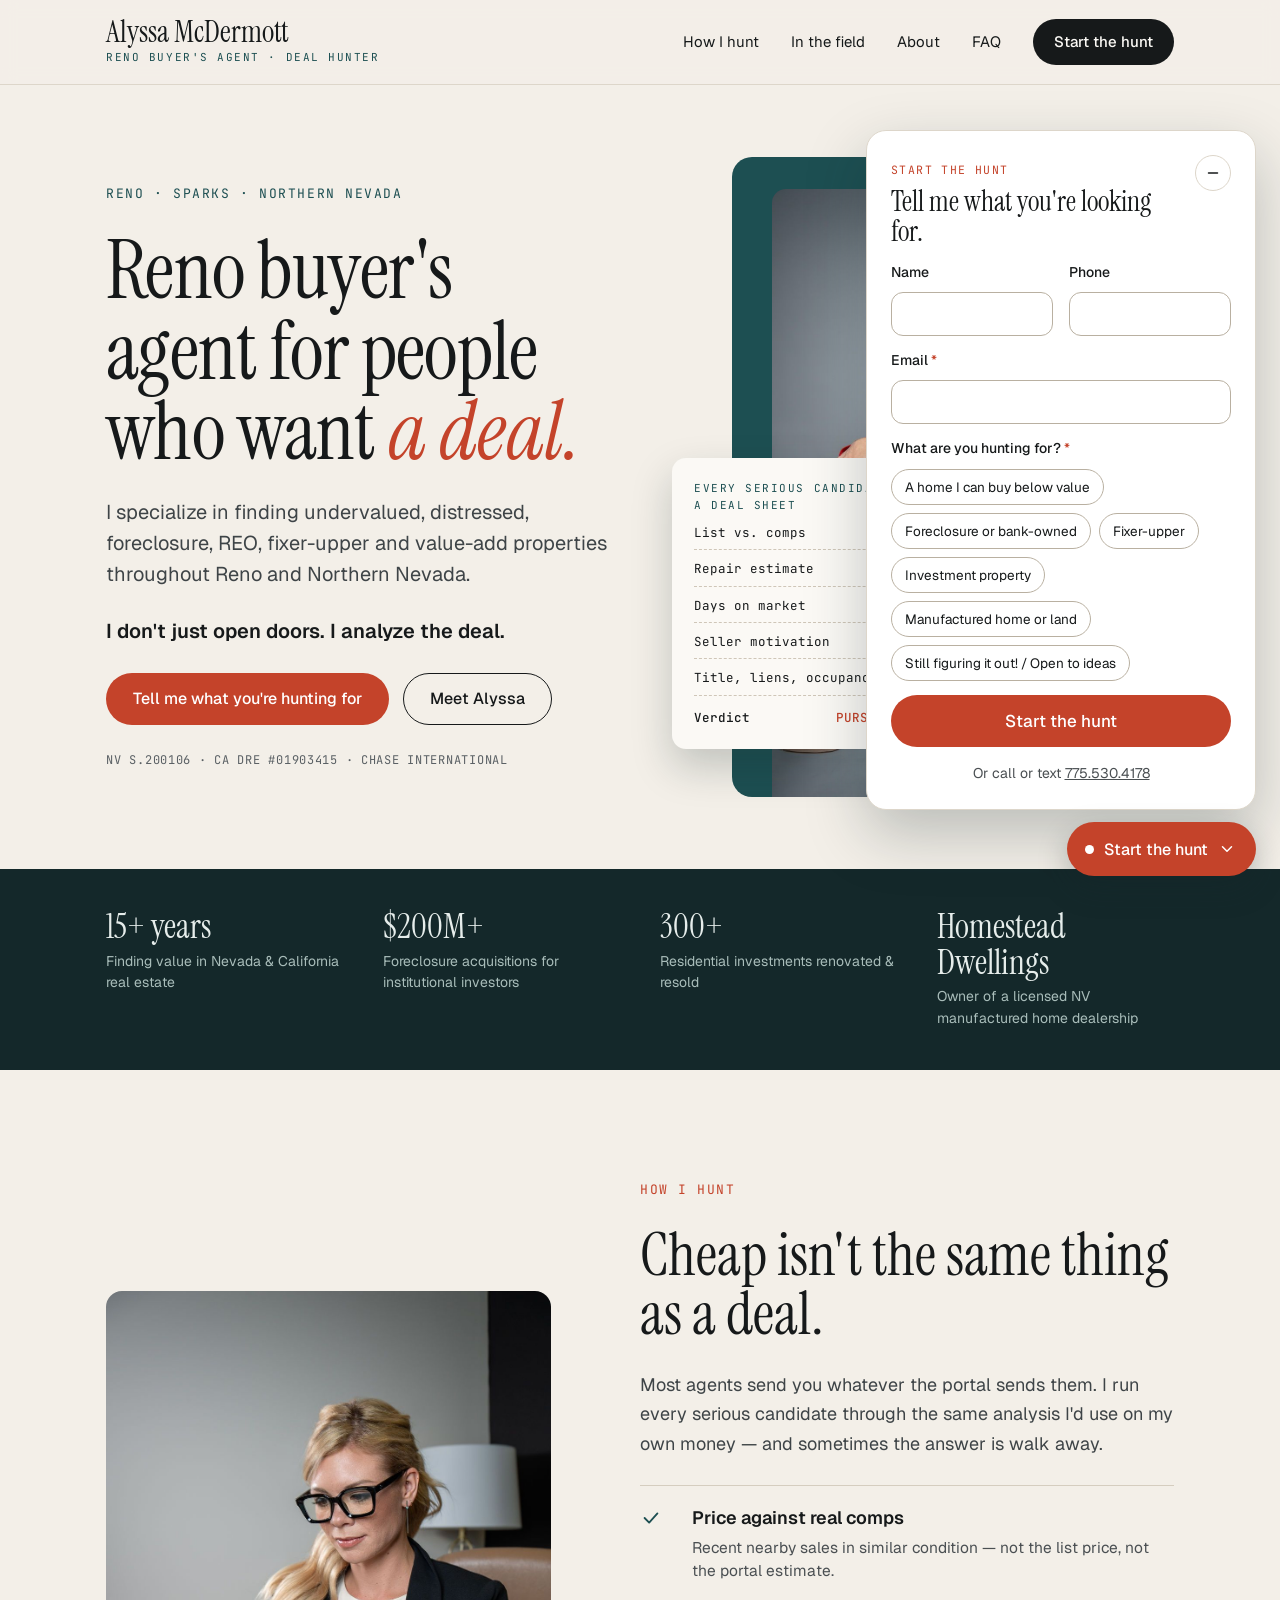
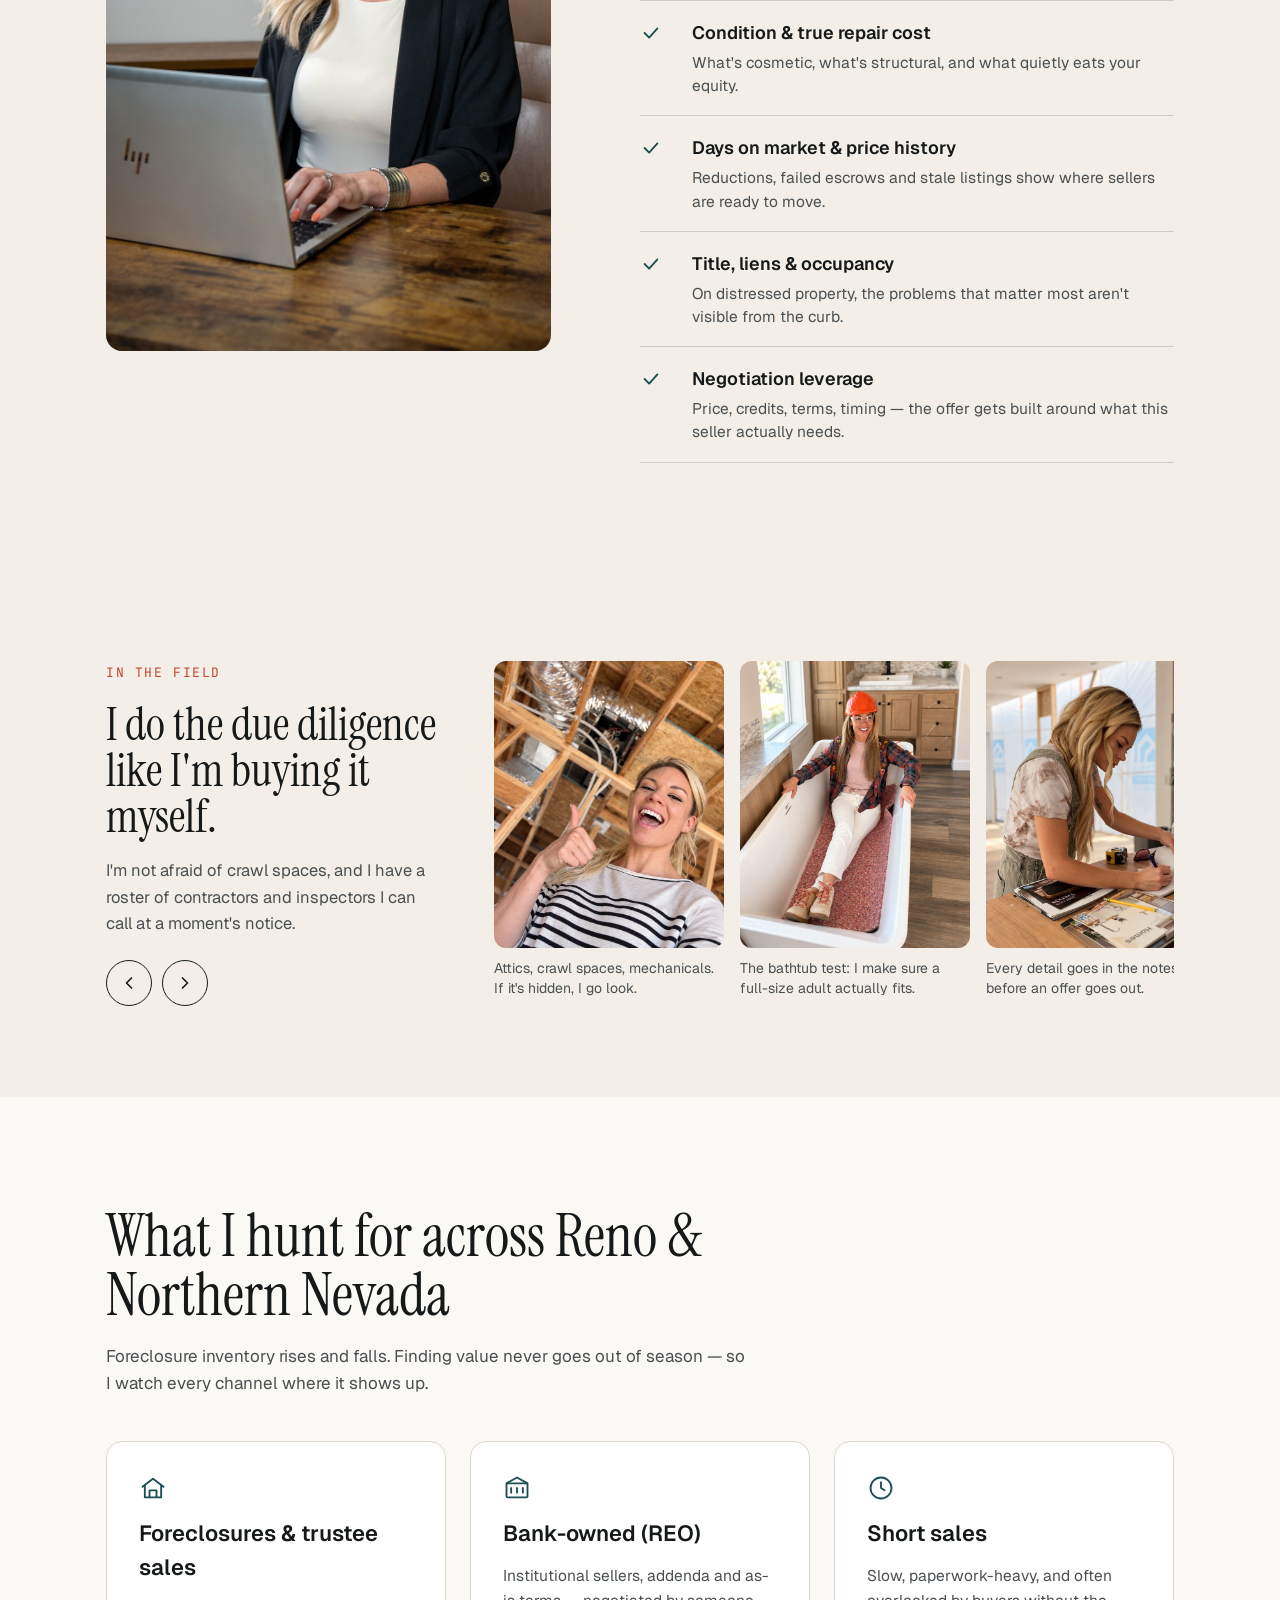
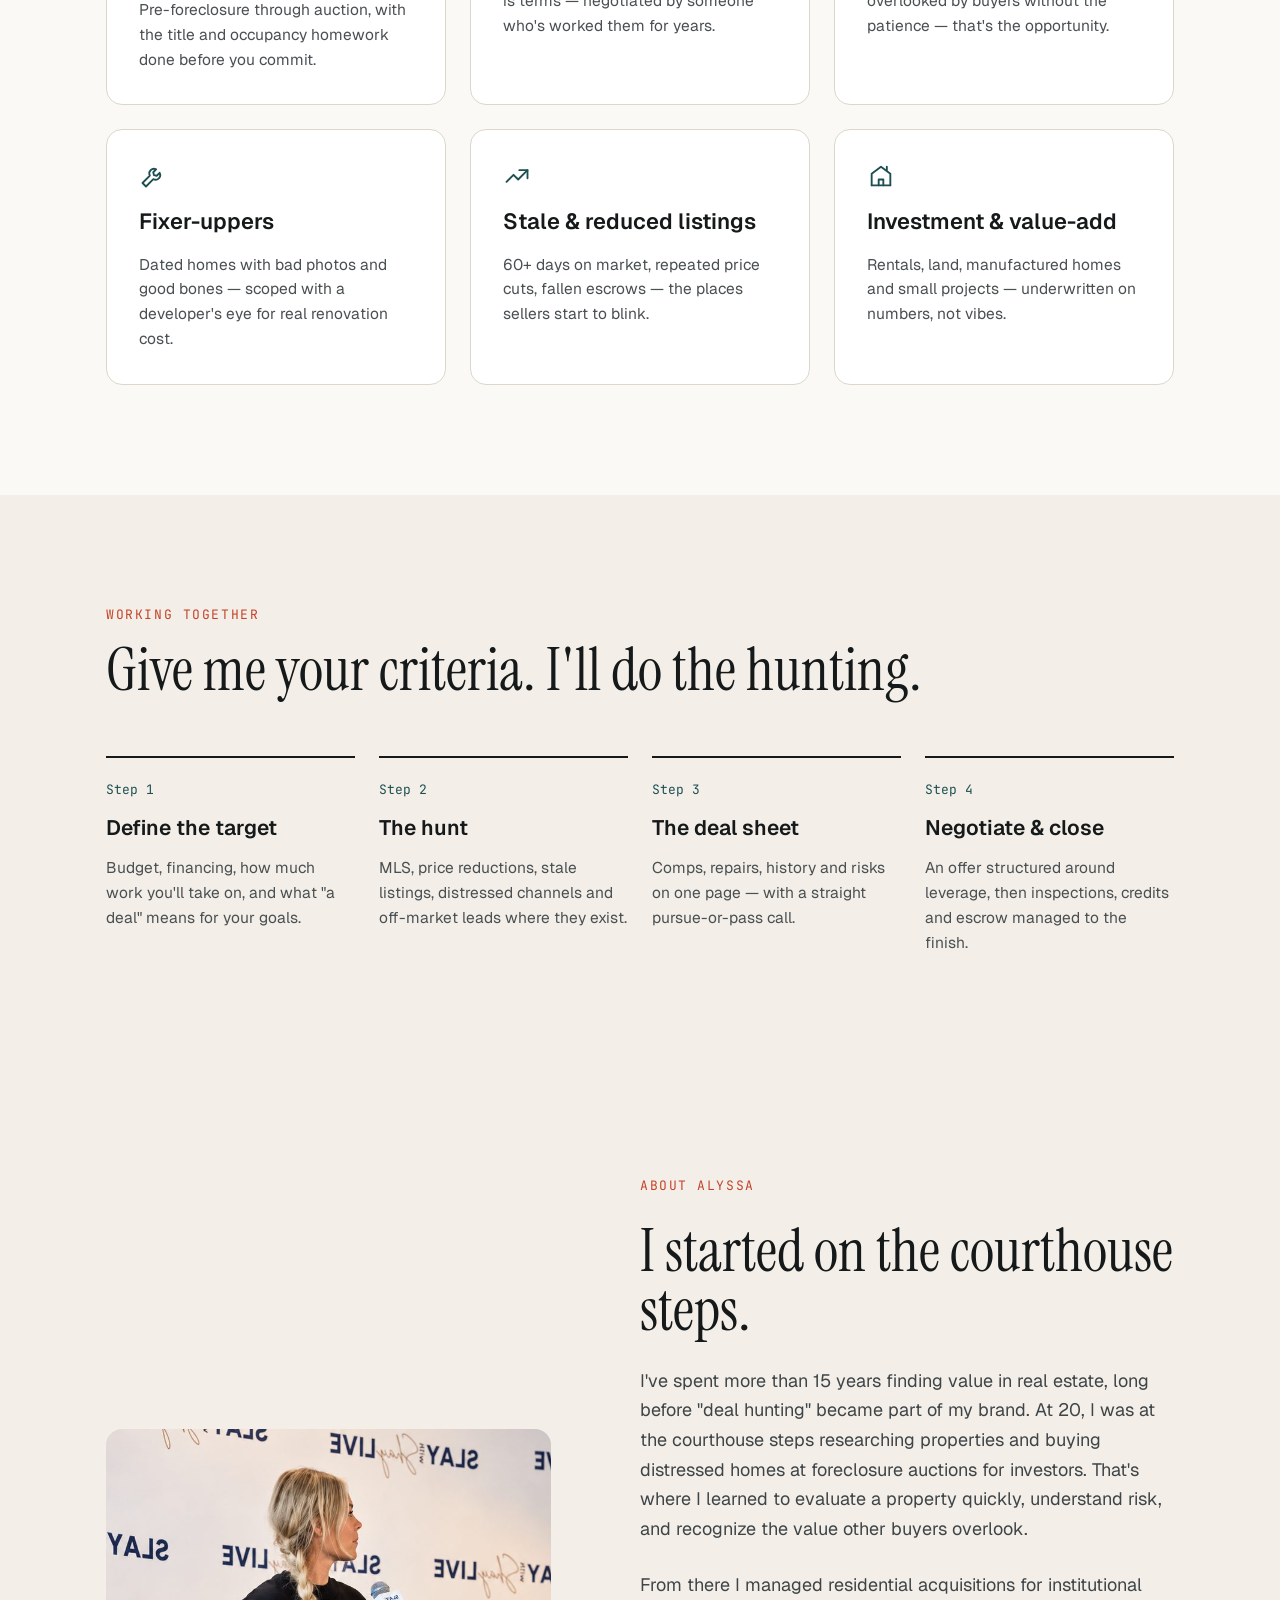
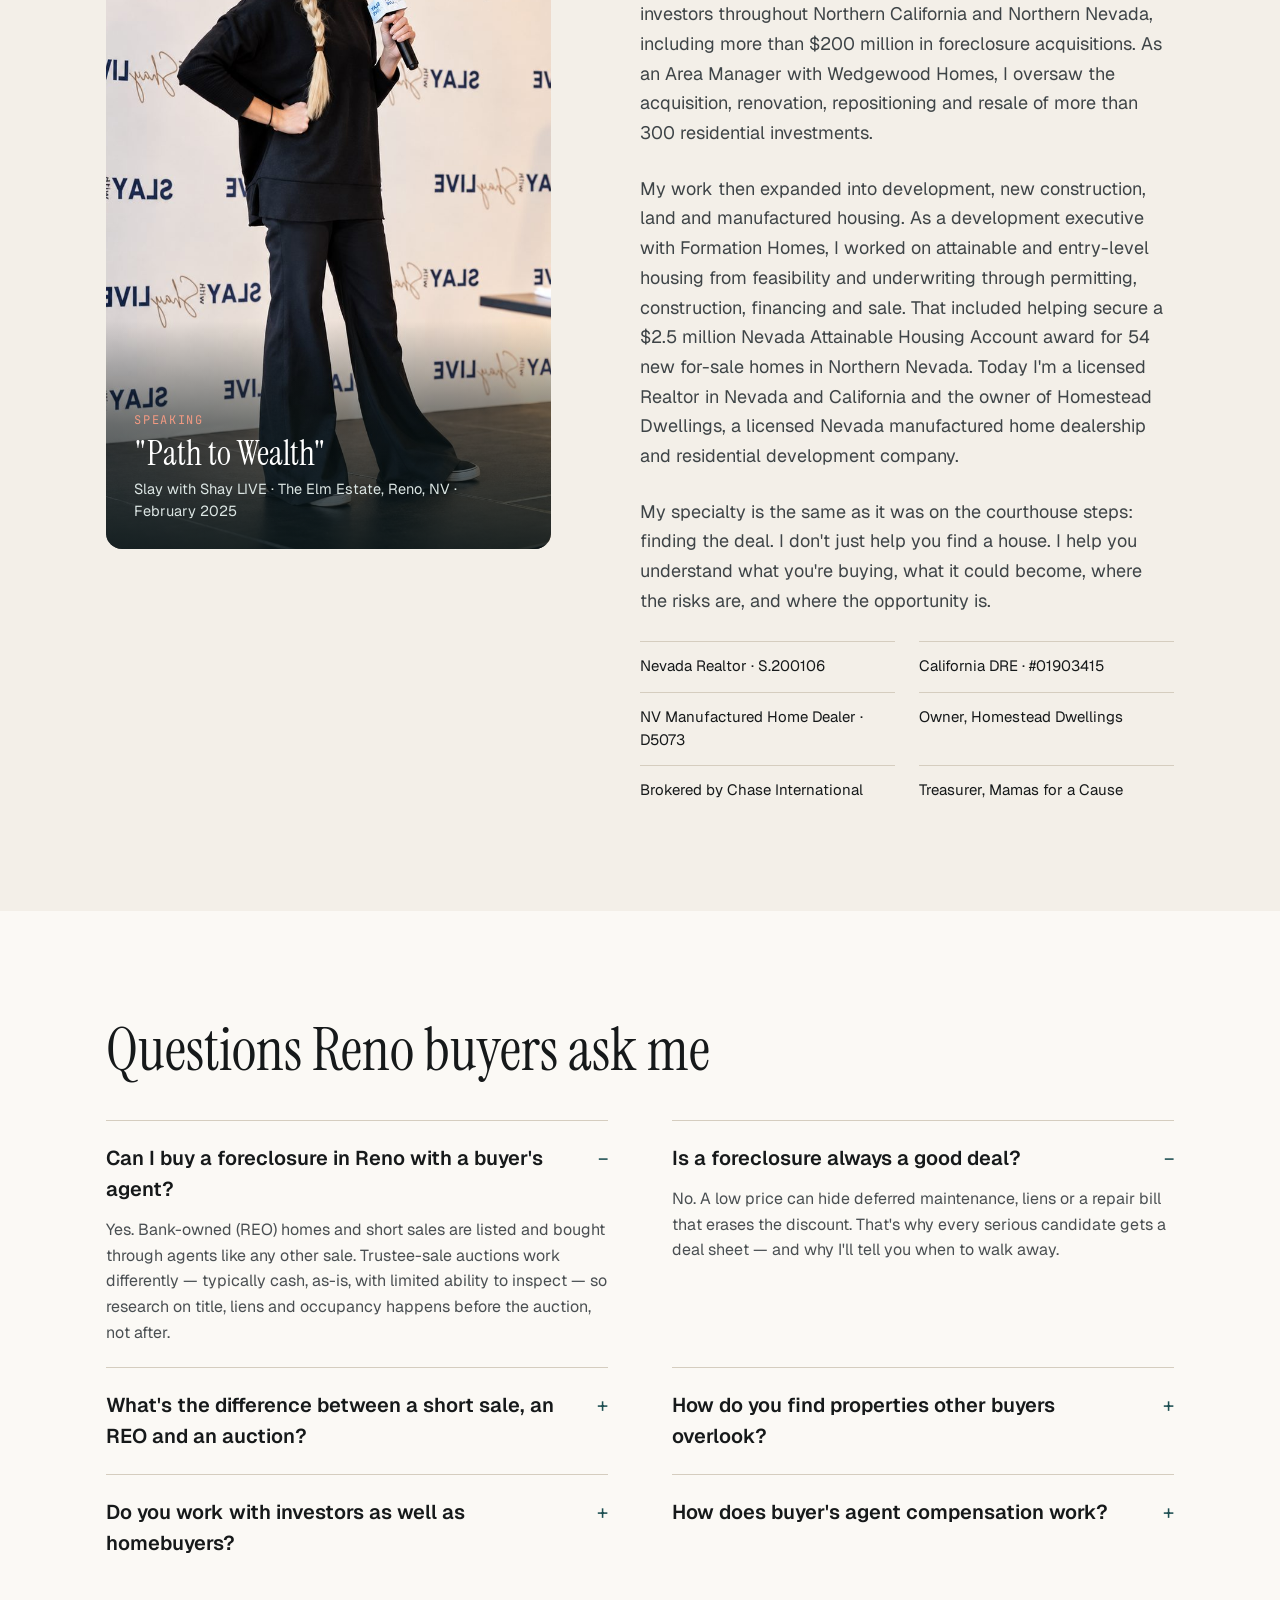
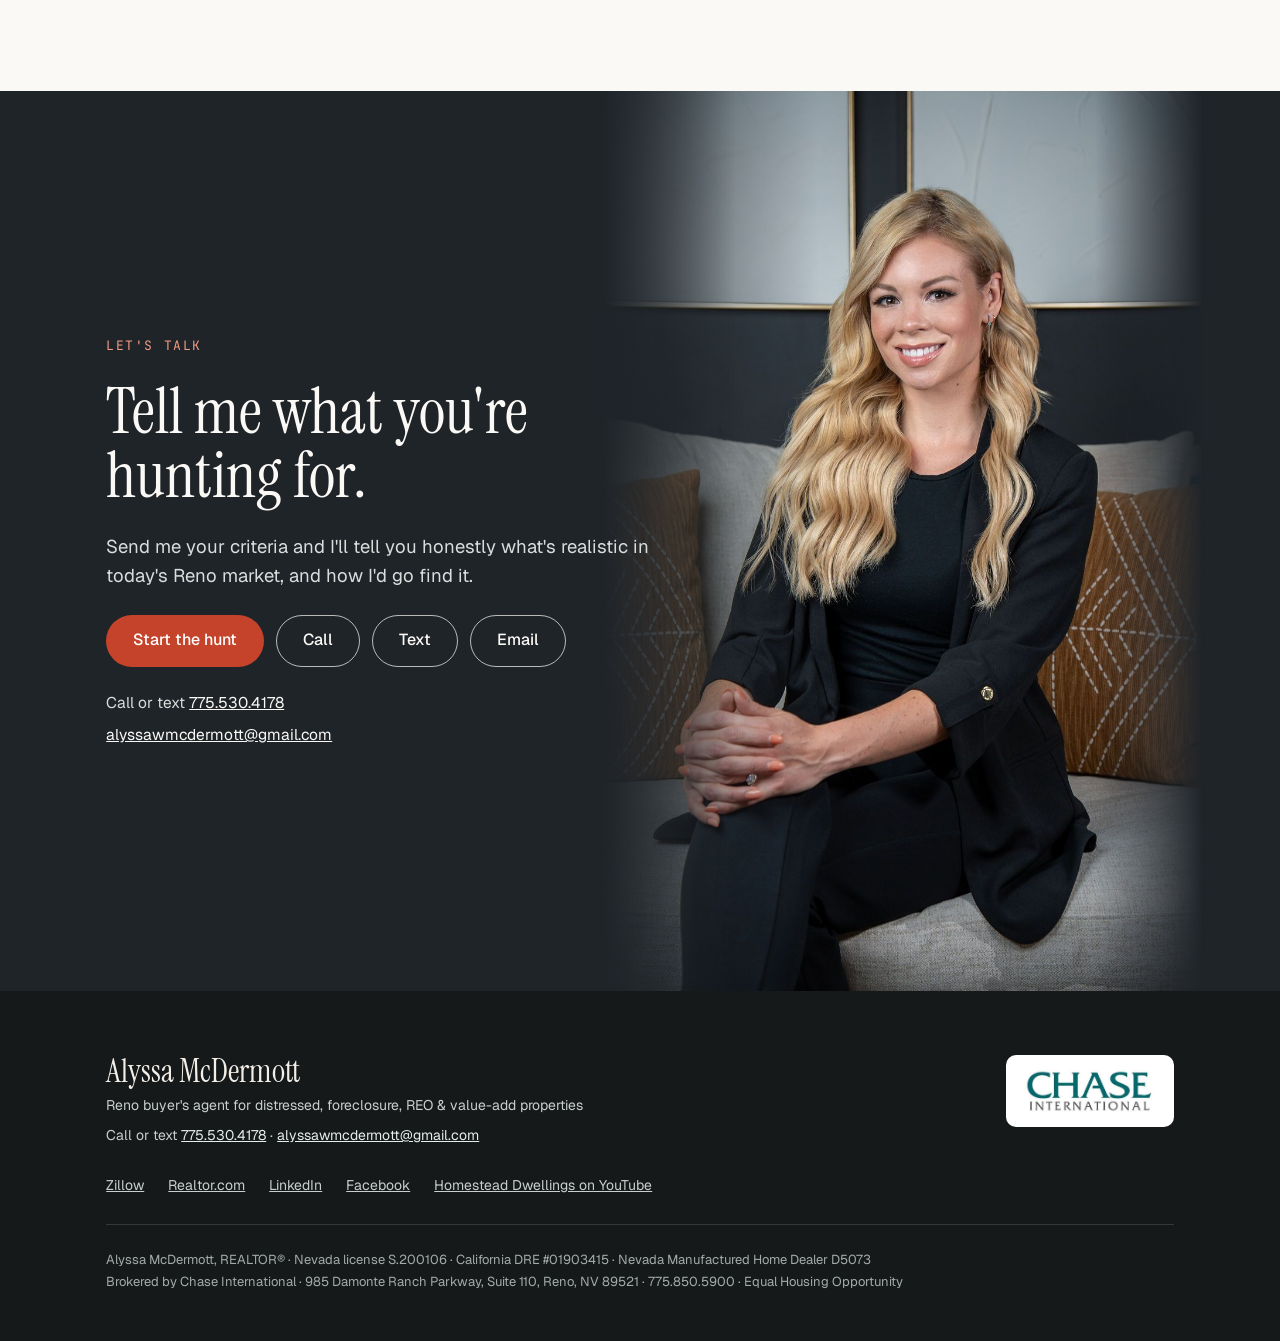
==== index.html @ 971ccd10 "Add files via upload" ====
<!doctype html>
<html lang="en">
<head>
<meta charset="utf-8">
<meta name="viewport" content="width=device-width, initial-scale=1">
<title>Alyssa McDermott | Reno Buyer's Agent for Foreclosures, REO &amp; Fixer-Uppers</title>
<meta name="description" content="Alyssa McDermott is a Reno, Nevada buyer's agent with 15+ years and $200M+ in foreclosure acquisitions. She specializes in finding undervalued, distressed, foreclosure, REO, fixer-upper and value-add properties across Reno, Sparks and Northern Nevada.">
<link rel="canonical" href="https://alymcdermott.com/">
<meta name="robots" content="index, follow">
<meta property="og:type" content="website">
<meta property="og:title" content="Alyssa McDermott | Reno Buyer's Agent for People Who Want a Deal">
<meta property="og:description" content="Distressed properties, foreclosures, REO, fixer-uppers and value-add acquisitions in Reno and Northern Nevada.">
<meta property="og:url" content="https://alymcdermott.com/">
<meta property="og:image" content="https://alymcdermott.com/images/og-image.jpg">
<meta name="twitter:card" content="summary_large_image">
<meta name="theme-color" content="#14282A">
<link rel="icon" href="data:image/svg+xml,%3Csvg xmlns='http://www.w3.org/2000/svg' viewBox='0 0 64 64'%3E%3Crect width='64' height='64' rx='14' fill='%2314282A'/%3E%3Ctext x='32' y='44' font-family='Georgia,serif' font-size='34' text-anchor='middle' fill='%23F3EFE8'%3EAM%3C/text%3E%3C/svg%3E">
<link rel="preconnect" href="https://fonts.googleapis.com">
<link rel="preconnect" href="https://fonts.gstatic.com" crossorigin>
<link rel="stylesheet" href="https://fonts.googleapis.com/css2?family=Instrument+Serif:ital@0;1&family=Geist:wght@400;500;600&family=JetBrains+Mono:wght@400;500&display=swap">
<link rel="stylesheet" href="styles.css">

<script type="application/ld+json">
{
  "@context": "https://schema.org",
  "@graph": [
    {
      "@type": "RealEstateAgent",
      "@id": "https://alymcdermott.com/#agent",
      "name": "Alyssa McDermott",
      "description": "Reno, Nevada buyer's agent with 15+ years in distressed real estate, including more than $200 million in foreclosure acquisitions. Specializes in foreclosures, REO (bank-owned) properties, short sales, fixer-uppers, manufactured homes, land and value-add investment acquisitions.",
      "url": "https://alymcdermott.com/",
      "image": "https://alymcdermott.com/images/alyssa-mcdermott-headshot.jpg",
      "telephone": "+1-775-530-4178",
      "email": "alyssawmcdermott@gmail.com",
      "address": {
        "@type": "PostalAddress",
        "streetAddress": "985 Damonte Ranch Parkway, Suite 110",
        "addressLocality": "Reno",
        "addressRegion": "NV",
        "postalCode": "89521",
        "addressCountry": "US"
      },
      "areaServed": [
        {"@type": "City", "name": "Reno, NV"},
        {"@type": "City", "name": "Sparks, NV"},
        {"@type": "AdministrativeArea", "name": "Washoe County, NV"},
        {"@type": "AdministrativeArea", "name": "Northern Nevada"}
      ],
      "parentOrganization": {"@id": "https://alymcdermott.com/#chase"},
      "founder": {"@id": "https://alymcdermott.com/#alyssa"},
      "sameAs": [
        "https://www.zillow.com/profile/alyssa1896",
        "https://www.realtor.com/realestateagents/65f9b99a64c082eb06060831"
      ]
    },
    {
      "@type": "Person",
      "@id": "https://alymcdermott.com/#alyssa",
      "name": "Alyssa McDermott",
      "jobTitle": "Realtor — Buyer's Agent",
      "url": "https://alymcdermott.com/",
      "image": "https://alymcdermott.com/images/alyssa-mcdermott-headshot.jpg",
      "telephone": "+1-775-530-4178",
      "email": "alyssawmcdermott@gmail.com",
      "worksFor": {"@id": "https://alymcdermott.com/#chase"},
      "knowsAbout": [
        "Buyer representation", "Foreclosures", "Foreclosure auctions", "REO properties", "Short sales",
        "Distressed real estate", "Fixer-upper properties", "Real estate investment", "Property acquisition",
        "Residential renovation", "Manufactured homes", "Land", "New construction", "Attainable housing development",
        "Reno real estate", "Northern Nevada real estate"
      ],
      "hasCredential": [
        {"@type": "EducationalOccupationalCredential", "credentialCategory": "Nevada Real Estate License", "identifier": "S.200106"},
        {"@type": "EducationalOccupationalCredential", "credentialCategory": "California DRE Real Estate License", "identifier": "01903415"},
        {"@type": "EducationalOccupationalCredential", "credentialCategory": "Nevada Manufactured Home Dealer License", "identifier": "D5073"}
      ],
      "sameAs": [
        "https://www.zillow.com/profile/alyssa1896",
        "https://www.realtor.com/realestateagents/65f9b99a64c082eb06060831",
        "https://www.linkedin.com/in/alyssa-mcdermott-reno/",
        "https://www.facebook.com/alyssamcdermottrealtor/"
      ]
    },
    {
      "@type": "RealEstateAgent",
      "@id": "https://alymcdermott.com/#chase",
      "name": "Chase International",
      "telephone": "+1-775-850-5900",
      "address": {
        "@type": "PostalAddress",
        "streetAddress": "985 Damonte Ranch Parkway, Suite 110",
        "addressLocality": "Reno",
        "addressRegion": "NV",
        "postalCode": "89521",
        "addressCountry": "US"
      }
    },
    {
      "@type": "Organization",
      "@id": "https://alymcdermott.com/#homestead",
      "name": "Homestead Dwellings",
      "description": "Licensed Nevada manufactured home dealership and residential development company.",
      "founder": {"@id": "https://alymcdermott.com/#alyssa"},
      "sameAs": ["https://www.youtube.com/@HomesteadDwellings"]
    },
    {
      "@type": "Event",
      "name": "Slay with Shay LIVE",
      "description": "Conference for mortgage professionals hosted by Shayla Gifford. Alyssa McDermott spoke on \"Path to Wealth.\"",
      "startDate": "2025-02",
      "eventStatus": "https://schema.org/EventScheduled",
      "location": {"@type": "Place", "name": "The Elm Estate", "address": {"@type": "PostalAddress", "addressLocality": "Reno", "addressRegion": "NV", "addressCountry": "US"}},
      "performer": {"@id": "https://alymcdermott.com/#alyssa"}
    },
    {
      "@type": "FAQPage",
      "mainEntity": [
        {"@type": "Question", "name": "Can I buy a foreclosure in Reno with a buyer's agent?", "acceptedAnswer": {"@type": "Answer", "text": "Yes. Bank-owned (REO) homes and short sales are listed and bought through agents like any other sale. Trustee-sale auctions work differently — typically cash, as-is, with limited ability to inspect — so research on title, liens and occupancy happens before the auction, not after."}},
        {"@type": "Question", "name": "Is a foreclosure always a good deal?", "acceptedAnswer": {"@type": "Answer", "text": "No. A low price can hide deferred maintenance, liens or a repair bill that erases the discount. That's why every serious candidate gets a deal sheet, and why a good buyer's agent will tell you when to walk away."}},
        {"@type": "Question", "name": "What's the difference between a short sale, an REO and a foreclosure auction?", "acceptedAnswer": {"@type": "Answer", "text": "A short sale is the owner selling for less than they owe, with lender approval. An REO is a property the lender already took back and is selling. An auction (trustee sale) is the foreclosure sale itself. Each has different timelines, risks and negotiating room."}},
        {"@type": "Question", "name": "How do you find properties other buyers overlook?", "acceptedAnswer": {"@type": "Answer", "text": "By watching price history, days on market, fallen escrows, poorly marketed listings and distressed channels, then comparing each against real comparable sales. The best opportunities usually look unremarkable at first glance."}},
        {"@type": "Question", "name": "Do you work with investors as well as homebuyers?", "acceptedAnswer": {"@type": "Answer", "text": "Both. Owner-occupants who want equity on day one and investors looking for rentals, flips, land or manufactured-home opportunities across Reno, Sparks and Northern Nevada."}},
        {"@type": "Question", "name": "How does buyer's agent compensation work?", "acceptedAnswer": {"@type": "Answer", "text": "Compensation is agreed in writing before touring. In many transactions part or all of it is negotiated from the seller; options are discussed up front so there are no surprises."}}
      ]
    }
  ]
}
</script>
</head>
<body>
<a class="skip" href="#main">Skip to content</a>

<header class="site-header">
  <div class="wrap">
    <a class="brand" href="#top">
      <span class="brand-name">Alyssa McDermott</span>
      <span class="brand-tag">RENO BUYER'S AGENT · DEAL HUNTER</span>
    </a>
    <nav class="nav" aria-label="Main">
      <a href="#hunt">How I hunt</a>
      <a href="#field">In the field</a>
      <a href="#about">About</a>
      <a href="#faq">FAQ</a>
      <a class="btn btn-dark" href="#contact" data-open-hunt>Start the hunt</a>
    </nav>
    <details class="menu">
      <summary aria-label="Open menu"><svg width="22" height="22" viewBox="0 0 24 24" fill="none" stroke="currentColor" stroke-width="1.8" stroke-linecap="round"><path d="M4 7h16M4 12h16M4 17h16"/></svg></summary>
      <div class="menu-panel">
        <a href="#hunt">How I hunt</a>
            <a href="#about">About</a>
        <a href="#faq">FAQ</a>
        <a class="btn btn-accent" href="#contact" data-open-hunt>Start the hunt</a>
      </div>
    </details>
  </div>
</header>

<main id="main">

<section id="top" class="hero wrap">
  <div class="hero-copy">
    <span class="eyebrow" style="color:var(--teal)">Reno · Sparks · Northern Nevada</span>
    <h1>Reno buyer's agent for people who want <em>a deal.</em></h1>
    <p class="lede">I specialize in finding undervalued, distressed, foreclosure, REO, fixer-upper and value-add properties throughout Reno and Northern Nevada.</p>
    <p class="strong">I don't just open doors. I analyze the deal.</p>
    <div class="cta-row">
      <a class="btn btn-accent" href="#contact" data-open-hunt>Tell me what you're hunting for</a>
      <a class="btn btn-outline" href="#about">Meet Alyssa</a>
    </div>
    <span class="license-line">NV S.200106 · CA DRE #01903415 · CHASE INTERNATIONAL</span>
  </div>
  <div class="hero-art">
    <div class="block"></div>
    <img src="[data-uri]" alt="Alyssa McDermott, Reno buyer's agent" width="1024" height="1536" fetchpriority="high">
    <div class="deal-sheet" aria-label="What goes on every deal sheet">
      <span class="title">EVERY SERIOUS CANDIDATE GETS A DEAL SHEET</span>
      <div class="row"><span>List vs. comps</span><span aria-hidden="true">✓</span></div>
      <div class="row"><span>Repair estimate</span><span aria-hidden="true">✓</span></div>
      <div class="row"><span>Days on market</span><span aria-hidden="true">✓</span></div>
      <div class="row"><span>Seller motivation</span><span aria-hidden="true">✓</span></div>
      <div class="row"><span>Title, liens, occupancy</span><span aria-hidden="true">✓</span></div>
      <div class="verdict"><span>Verdict</span><span>PURSUE / PASS</span></div>
    </div>
  </div>
</section>

<section class="creds wrap" aria-label="Track record">
  <div><strong>15+ years</strong><span>Finding value in Nevada &amp; California real estate</span></div>
  <div><strong>$200M+</strong><span>Foreclosure acquisitions for institutional investors</span></div>
  <div><strong>300+</strong><span>Residential investments renovated &amp; resold</span></div>
  <div><strong>Homestead Dwellings</strong><span>Owner of a licensed NV manufactured home dealership</span></div>
</section>

<section id="hunt" class="section wrap split">
  <div class="media"><img src="[data-uri]" alt="Alyssa McDermott reviewing comparable sales on her laptop" loading="lazy" width="1024" height="1536"></div>
  <div class="copy">
    <span class="eyebrow">How I hunt</span>
    <h2 class="display">Cheap isn't the same thing as a deal.</h2>
    <p>Most agents send you whatever the portal sends them. I run every serious candidate through the same analysis I'd use on my own money — and sometimes the answer is walk away.</p>
    <div class="checks">
      <div class="check"><svg width="22" height="22" viewBox="0 0 24 24" fill="none" stroke="#1D4F52" stroke-width="2" stroke-linecap="round" stroke-linejoin="round" aria-hidden="true"><path d="M5 12l5 5 9-10"/></svg><div><h3>Price against real comps</h3><p>Recent nearby sales in similar condition — not the list price, not the portal estimate.</p></div></div>
      <div class="check"><svg width="22" height="22" viewBox="0 0 24 24" fill="none" stroke="#1D4F52" stroke-width="2" stroke-linecap="round" stroke-linejoin="round" aria-hidden="true"><path d="M5 12l5 5 9-10"/></svg><div><h3>Condition &amp; true repair cost</h3><p>What's cosmetic, what's structural, and what quietly eats your equity.</p></div></div>
      <div class="check"><svg width="22" height="22" viewBox="0 0 24 24" fill="none" stroke="#1D4F52" stroke-width="2" stroke-linecap="round" stroke-linejoin="round" aria-hidden="true"><path d="M5 12l5 5 9-10"/></svg><div><h3>Days on market &amp; price history</h3><p>Reductions, failed escrows and stale listings show where sellers are ready to move.</p></div></div>
      <div class="check"><svg width="22" height="22" viewBox="0 0 24 24" fill="none" stroke="#1D4F52" stroke-width="2" stroke-linecap="round" stroke-linejoin="round" aria-hidden="true"><path d="M5 12l5 5 9-10"/></svg><div><h3>Title, liens &amp; occupancy</h3><p>On distressed property, the problems that matter most aren't visible from the curb.</p></div></div>
      <div class="check"><svg width="22" height="22" viewBox="0 0 24 24" fill="none" stroke="#1D4F52" stroke-width="2" stroke-linecap="round" stroke-linejoin="round" aria-hidden="true"><path d="M5 12l5 5 9-10"/></svg><div><h3>Negotiation leverage</h3><p>Price, credits, terms, timing — the offer gets built around what this seller actually needs.</p></div></div>
    </div>
  </div>
</section>

<section id="field" class="section wrap field" aria-labelledby="field-h">
  <div class="field-head">
    <div class="field-copy">
      <span class="eyebrow">In the field</span>
      <h2 id="field-h" class="display">I do the due diligence like I'm buying it myself.</h2>
      <p>I'm not afraid of crawl spaces, and I have a roster of contractors and inspectors I can call at a moment's notice.</p>
      <div class="car-nav">
        <button type="button" class="car-btn" data-dir="-1" aria-label="Previous photos"><svg width="20" height="20" viewBox="0 0 24 24" fill="none" stroke="currentColor" stroke-width="2" stroke-linecap="round" stroke-linejoin="round"><path d="M15 6l-6 6 6 6"/></svg></button>
        <button type="button" class="car-btn" data-dir="1" aria-label="Next photos"><svg width="20" height="20" viewBox="0 0 24 24" fill="none" stroke="currentColor" stroke-width="2" stroke-linecap="round" stroke-linejoin="round"><path d="M9 6l6 6-6 6"/></svg></button>
      </div>
    </div>
    <div class="carousel" id="field-carousel" tabindex="0" aria-label="Photos of Alyssa in the field">
      <figure class="slide"><img src="[data-uri]" alt="Alyssa giving a thumbs up under exposed framing and ductwork" width="720" height="900" loading="lazy"><figcaption>Attics, crawl spaces, mechanicals. If it's hidden, I go look.</figcaption></figure>
      <figure class="slide"><img src="[data-uri]" alt="Alyssa in a hard hat sitting in a soaking tub to check its size" width="720" height="900" loading="lazy"><figcaption>The bathtub test: I make sure a full-size adult actually fits.</figcaption></figure>
      <figure class="slide"><img src="[data-uri]" alt="Alyssa taking notes at a kitchen island on a job site" width="720" height="900" loading="lazy"><figcaption>Every detail goes in the notes before an offer goes out.</figcaption></figure>
      <figure class="slide"><img src="[data-uri]" alt="Alyssa inspecting kitchen cabinets and range hood in a home under construction" width="720" height="900" loading="lazy"><figcaption>Checking workmanship, fit and finish, not just the listing photos.</figcaption></figure>
      <figure class="slide"><img src="[data-uri]" alt="Alyssa in a hard hat and safety glasses on a construction site visit" width="720" height="900" loading="lazy"><figcaption>On site with the build team, hard hat on.</figcaption></figure>
      <figure class="slide"><img src="[data-uri]" alt="Alyssa at the signing table with her escrow officer" width="720" height="900" loading="lazy"><figcaption>At the signing table with my escrow office, all the way to close.</figcaption></figure>
    </div>
  </div>
  <script>
  (function(){
    var c=document.getElementById('field-carousel');
    document.querySelectorAll('#field .car-btn').forEach(function(b){
      b.addEventListener('click',function(){
        var w=c.querySelector('.slide').getBoundingClientRect().width+16;
        c.scrollBy({left:w*Number(b.dataset.dir),behavior:'smooth'});
      });
    });
  })();
  </script>
</section>

<section class="section wrap paper" aria-labelledby="hunt-for">
  <div class="section-head stack">
    <h2 id="hunt-for" class="display" style="max-width:760px">What I hunt for across Reno &amp; Northern Nevada</h2>
    <p>Foreclosure inventory rises and falls. Finding value never goes out of season — so I watch every channel where it shows up.</p>
  </div>
  <div class="grid-3">
    <article class="card"><svg width="28" height="28" viewBox="0 0 24 24" fill="none" stroke="#1D4F52" stroke-width="1.6" stroke-linecap="round" stroke-linejoin="round" aria-hidden="true"><path d="M3 11l9-7 9 7"/><path d="M5 10v10h14V10"/><path d="M9 20v-6h6v6"/></svg><h3>Foreclosures &amp; trustee sales</h3><p>Pre-foreclosure through auction, with the title and occupancy homework done before you commit.</p></article>
    <article class="card"><svg width="28" height="28" viewBox="0 0 24 24" fill="none" stroke="#1D4F52" stroke-width="1.6" stroke-linecap="round" stroke-linejoin="round" aria-hidden="true"><rect x="3" y="8" width="18" height="12" rx="1"/><path d="M3 8l9-5 9 5"/><path d="M7 12v4M12 12v4M17 12v4"/></svg><h3>Bank-owned (REO)</h3><p>Institutional sellers, addenda and as-is terms — negotiated by someone who's worked them for years.</p></article>
    <article class="card"><svg width="28" height="28" viewBox="0 0 24 24" fill="none" stroke="#1D4F52" stroke-width="1.6" stroke-linecap="round" stroke-linejoin="round" aria-hidden="true"><circle cx="12" cy="12" r="9"/><path d="M12 7v5l3 2"/></svg><h3>Short sales</h3><p>Slow, paperwork-heavy, and often overlooked by buyers without the patience — that's the opportunity.</p></article>
    <article class="card"><svg width="28" height="28" viewBox="0 0 24 24" fill="none" stroke="#1D4F52" stroke-width="1.6" stroke-linecap="round" stroke-linejoin="round" aria-hidden="true"><path d="M14.7 6.3a4 4 0 0 0-5.4 5.4L3 18l3 3 6.3-6.3a4 4 0 0 0 5.4-5.4l-2.5 2.5-2.4-.6-.6-2.4z"/></svg><h3>Fixer-uppers</h3><p>Dated homes with bad photos and good bones — scoped with a developer's eye for real renovation cost.</p></article>
    <article class="card"><svg width="28" height="28" viewBox="0 0 24 24" fill="none" stroke="#1D4F52" stroke-width="1.6" stroke-linecap="round" stroke-linejoin="round" aria-hidden="true"><path d="M3 17l6-6 4 4 8-8"/><path d="M14 7h7v7"/></svg><h3>Stale &amp; reduced listings</h3><p>60+ days on market, repeated price cuts, fallen escrows — the places sellers start to blink.</p></article>
    <article class="card"><svg width="28" height="28" viewBox="0 0 24 24" fill="none" stroke="#1D4F52" stroke-width="1.6" stroke-linecap="round" stroke-linejoin="round" aria-hidden="true"><path d="M4 20V10l8-6 8 6v10"/><path d="M4 20h16"/><path d="M10 20v-5h4v5"/><path d="M17 4v3"/></svg><h3>Investment &amp; value-add</h3><p>Rentals, land, manufactured homes and small projects — underwritten on numbers, not vibes.</p></article>
  </div>
</section>

<section class="section wrap" aria-labelledby="process">
  <div style="display:flex;flex-direction:column;gap:16px;margin-bottom:56px">
    <span class="eyebrow">Working together</span>
    <h2 id="process" class="display">Give me your criteria. I'll do the hunting.</h2>
  </div>
  <ol class="grid-4" style="padding:0;margin:0;list-style:none">
    <li class="step"><span class="n">Step 1</span><h3>Define the target</h3><p>Budget, financing, how much work you'll take on, and what "a deal" means for your goals.</p></li>
    <li class="step"><span class="n">Step 2</span><h3>The hunt</h3><p>MLS, price reductions, stale listings, distressed channels and off-market leads where they exist.</p></li>
    <li class="step"><span class="n">Step 3</span><h3>The deal sheet</h3><p>Comps, repairs, history and risks on one page — with a straight pursue-or-pass call.</p></li>
    <li class="step"><span class="n">Step 4</span><h3>Negotiate &amp; close</h3><p>An offer structured around leverage, then inspections, credits and escrow managed to the finish.</p></li>
  </ol>
</section>

<!-- deals section hidden until real content is ready -->

<!-- series section hidden until real content is ready -->

<section id="about" class="section wrap split" aria-labelledby="about-h">
  <figure class="media speak-figure">
    <img src="[data-uri]" alt="Alyssa McDermott speaking on stage at Slay with Shay LIVE in Reno" loading="lazy" width="960" height="1200">
    <figcaption>
      <span class="speak-label">Speaking</span>
      <span class="speak-title">"Path to Wealth"</span>
      <span class="speak-meta">Slay with Shay LIVE · The Elm Estate, Reno, NV · February 2025</span>
    </figcaption>
  </figure>
  <div class="copy">
    <span class="eyebrow">About Alyssa</span>
    <h2 id="about-h" class="display">I started on the courthouse steps.</h2>
    <p>I've spent more than 15 years finding value in real estate, long before "deal hunting" became part of my brand. At 20, I was at the courthouse steps researching properties and buying distressed homes at foreclosure auctions for investors. That's where I learned to evaluate a property quickly, understand risk, and recognize the value other buyers overlook.</p>
    <p>From there I managed residential acquisitions for institutional investors throughout Northern California and Northern Nevada, including more than $200 million in foreclosure acquisitions. As an Area Manager with Wedgewood Homes, I oversaw the acquisition, renovation, repositioning and resale of more than 300 residential investments.</p>
    <p>My work then expanded into development, new construction, land and manufactured housing. As a development executive with Formation Homes, I worked on attainable and entry-level housing from feasibility and underwriting through permitting, construction, financing and sale. That included helping secure a $2.5 million Nevada Attainable Housing Account award for 54 new for-sale homes in Northern Nevada. Today I'm a licensed Realtor in Nevada and California and the owner of Homestead Dwellings, a licensed Nevada manufactured home dealership and residential development company.</p>
    <p>My specialty is the same as it was on the courthouse steps: finding the deal. I don't just help you find a house. I help you understand what you're buying, what it could become, where the risks are, and where the opportunity is.</p>
    <ul class="facts">
      <li>Nevada Realtor · S.200106</li>
      <li>California DRE · #01903415</li>
      <li>NV Manufactured Home Dealer · D5073</li>
      <li>Owner, Homestead Dwellings</li>
      <li>Brokered by Chase International</li>
      <li>Treasurer, Mamas for a Cause</li>
        </ul>
  </div>
</section>

<section id="faq" class="section wrap paper" aria-labelledby="faq-h">
  <h2 id="faq-h" class="display" style="margin-bottom:40px">Questions Reno buyers ask me</h2>
  <div class="faq">
    <details open><summary>Can I buy a foreclosure in Reno with a buyer's agent?</summary><p>Yes. Bank-owned (REO) homes and short sales are listed and bought through agents like any other sale. Trustee-sale auctions work differently — typically cash, as-is, with limited ability to inspect — so research on title, liens and occupancy happens before the auction, not after.</p></details>
    <details open><summary>Is a foreclosure always a good deal?</summary><p>No. A low price can hide deferred maintenance, liens or a repair bill that erases the discount. That's why every serious candidate gets a deal sheet — and why I'll tell you when to walk away.</p></details>
    <details><summary>What's the difference between a short sale, an REO and an auction?</summary><p>A short sale is the owner selling for less than they owe, with lender approval. An REO is a property the lender already took back and is selling. An auction (trustee sale) is the foreclosure sale itself. Each has different timelines, risks and negotiating room.</p></details>
    <details><summary>How do you find properties other buyers overlook?</summary><p>I watch price history, days on market, fallen escrows, poorly marketed listings and distressed channels — then compare each against real comps. The best opportunities usually look unremarkable at first glance.</p></details>
    <details><summary>Do you work with investors as well as homebuyers?</summary><p>Both. Owner-occupants who want equity on day one and investors looking for rentals, flips, land or manufactured-home opportunities across Reno, Sparks and Northern Nevada.</p></details>
    <details><summary>How does buyer's agent compensation work?</summary><p>We'll agree on it in writing before we tour. In many transactions part or all of it is negotiated from the seller — we'll talk through your options up front so there are no surprises.</p></details>
  </div>
</section>

<section id="contact" class="contact-hero" aria-labelledby="contact-h">
  <img class="contact-bg" src="[data-uri]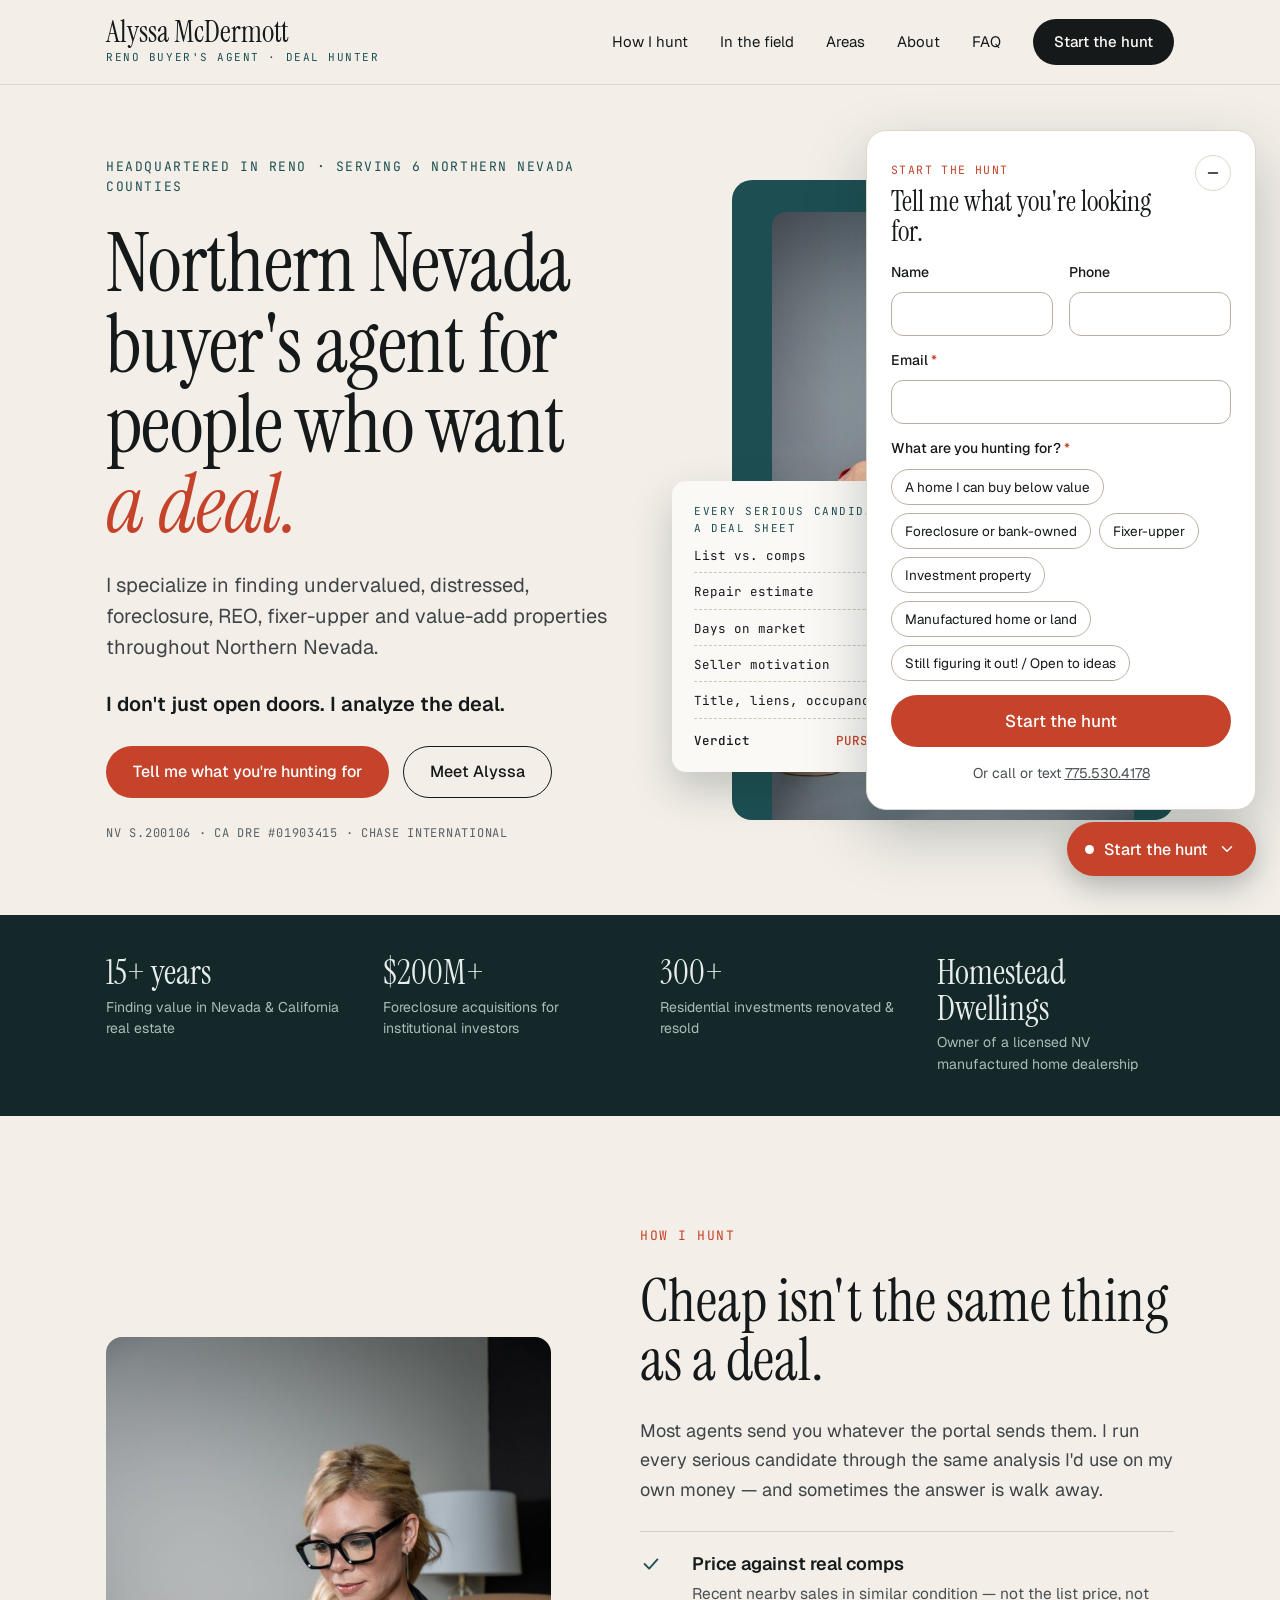
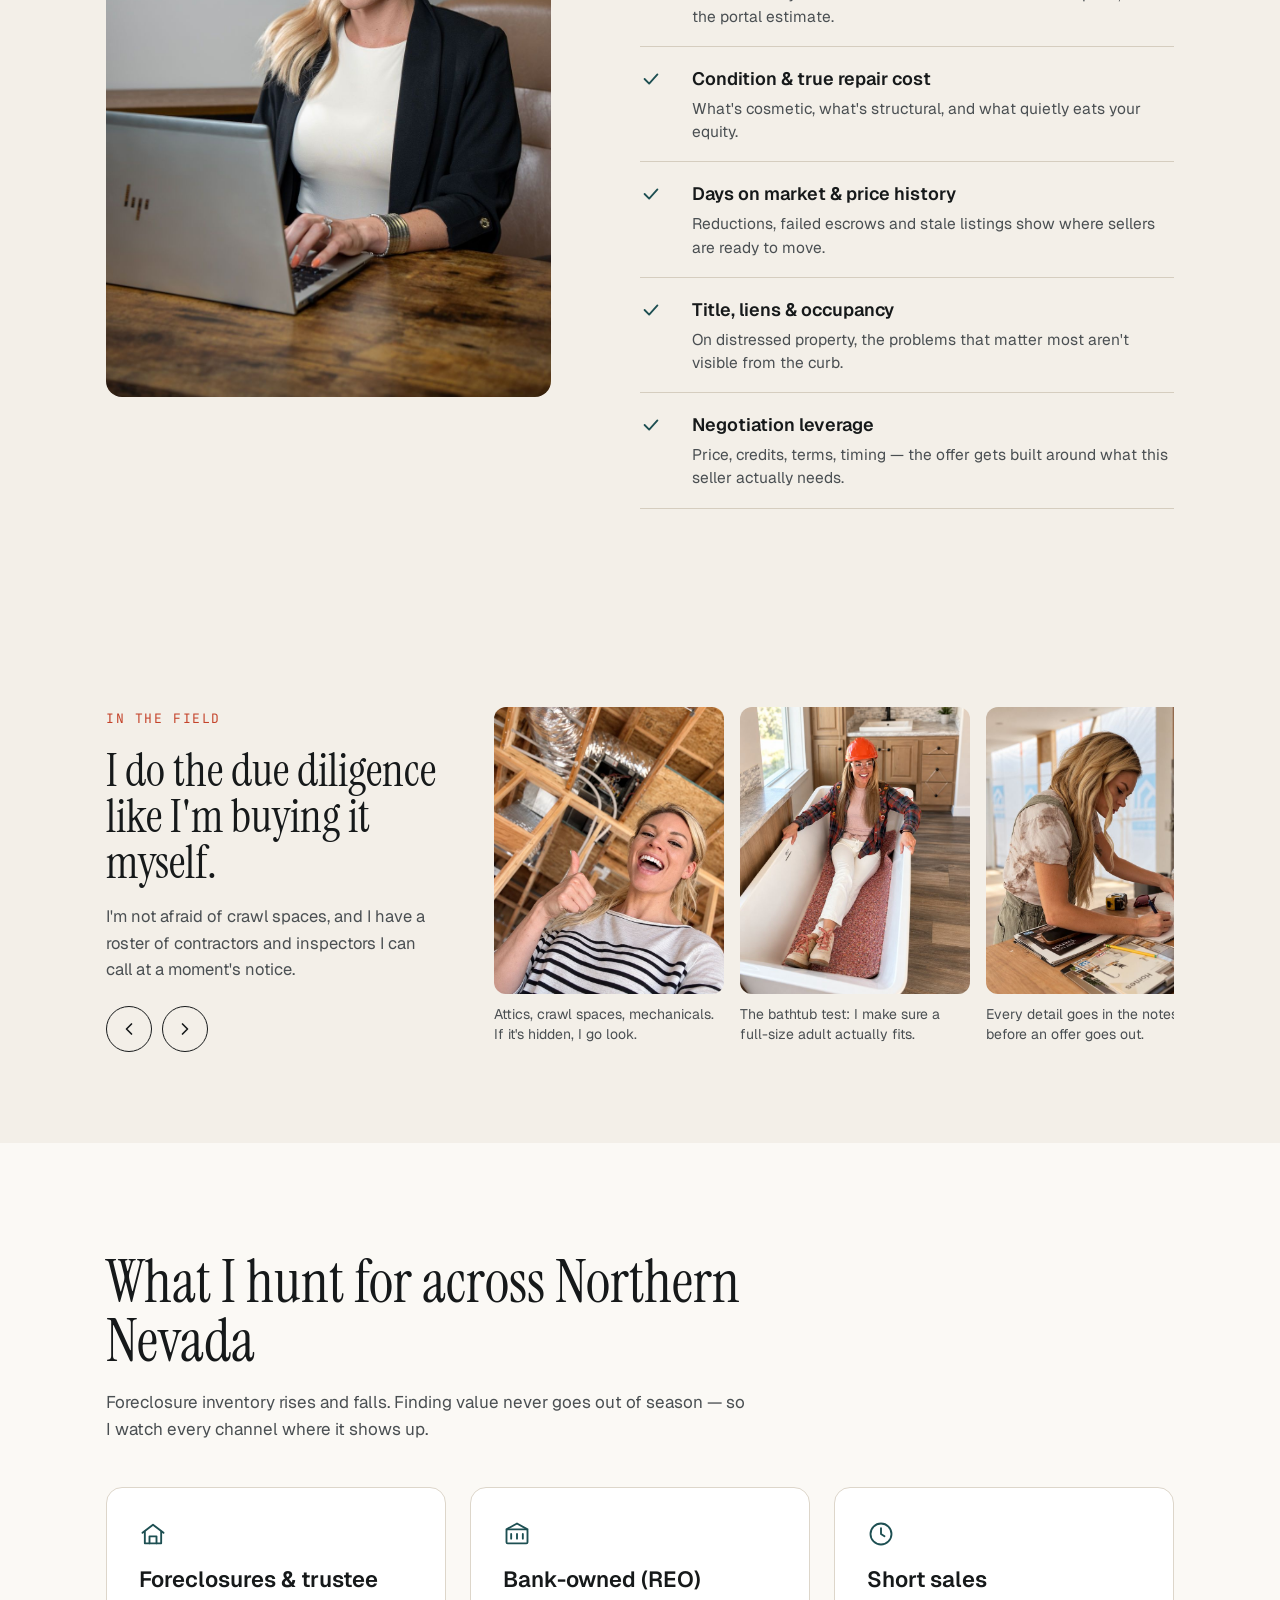
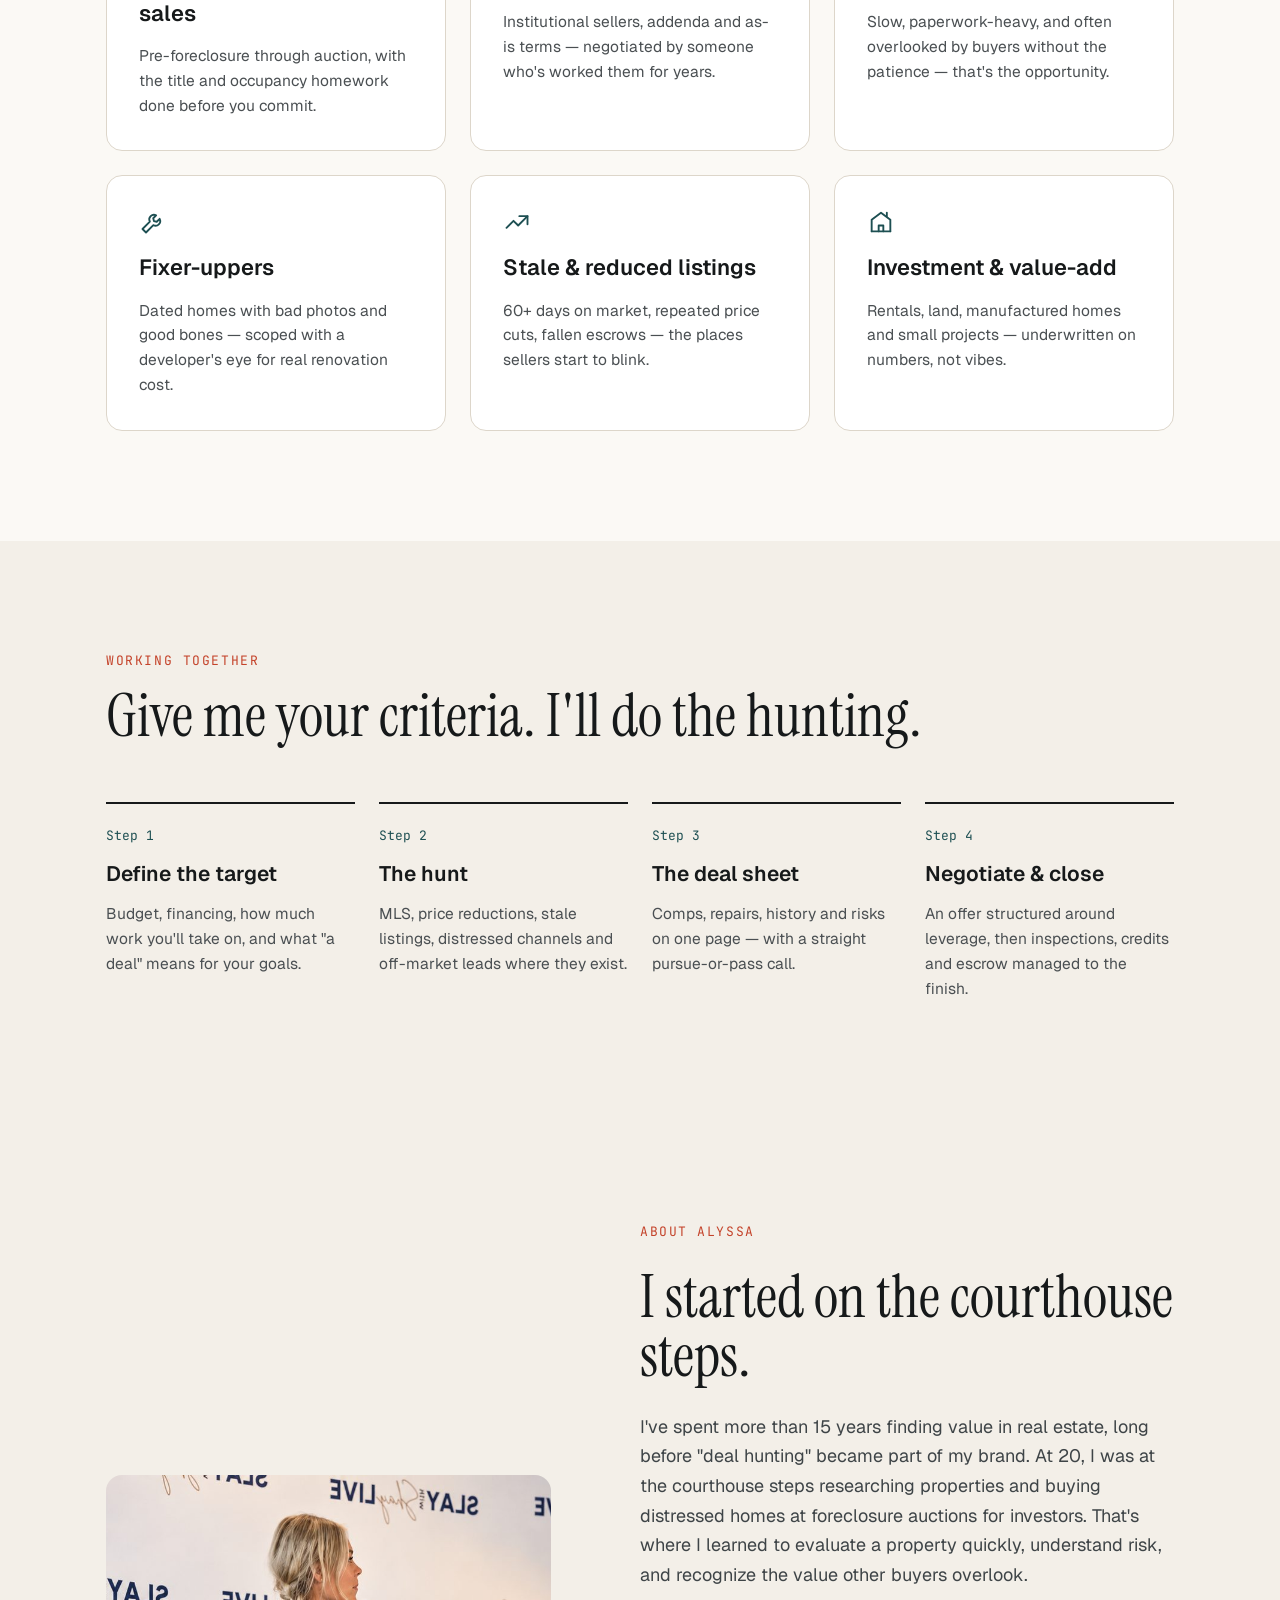
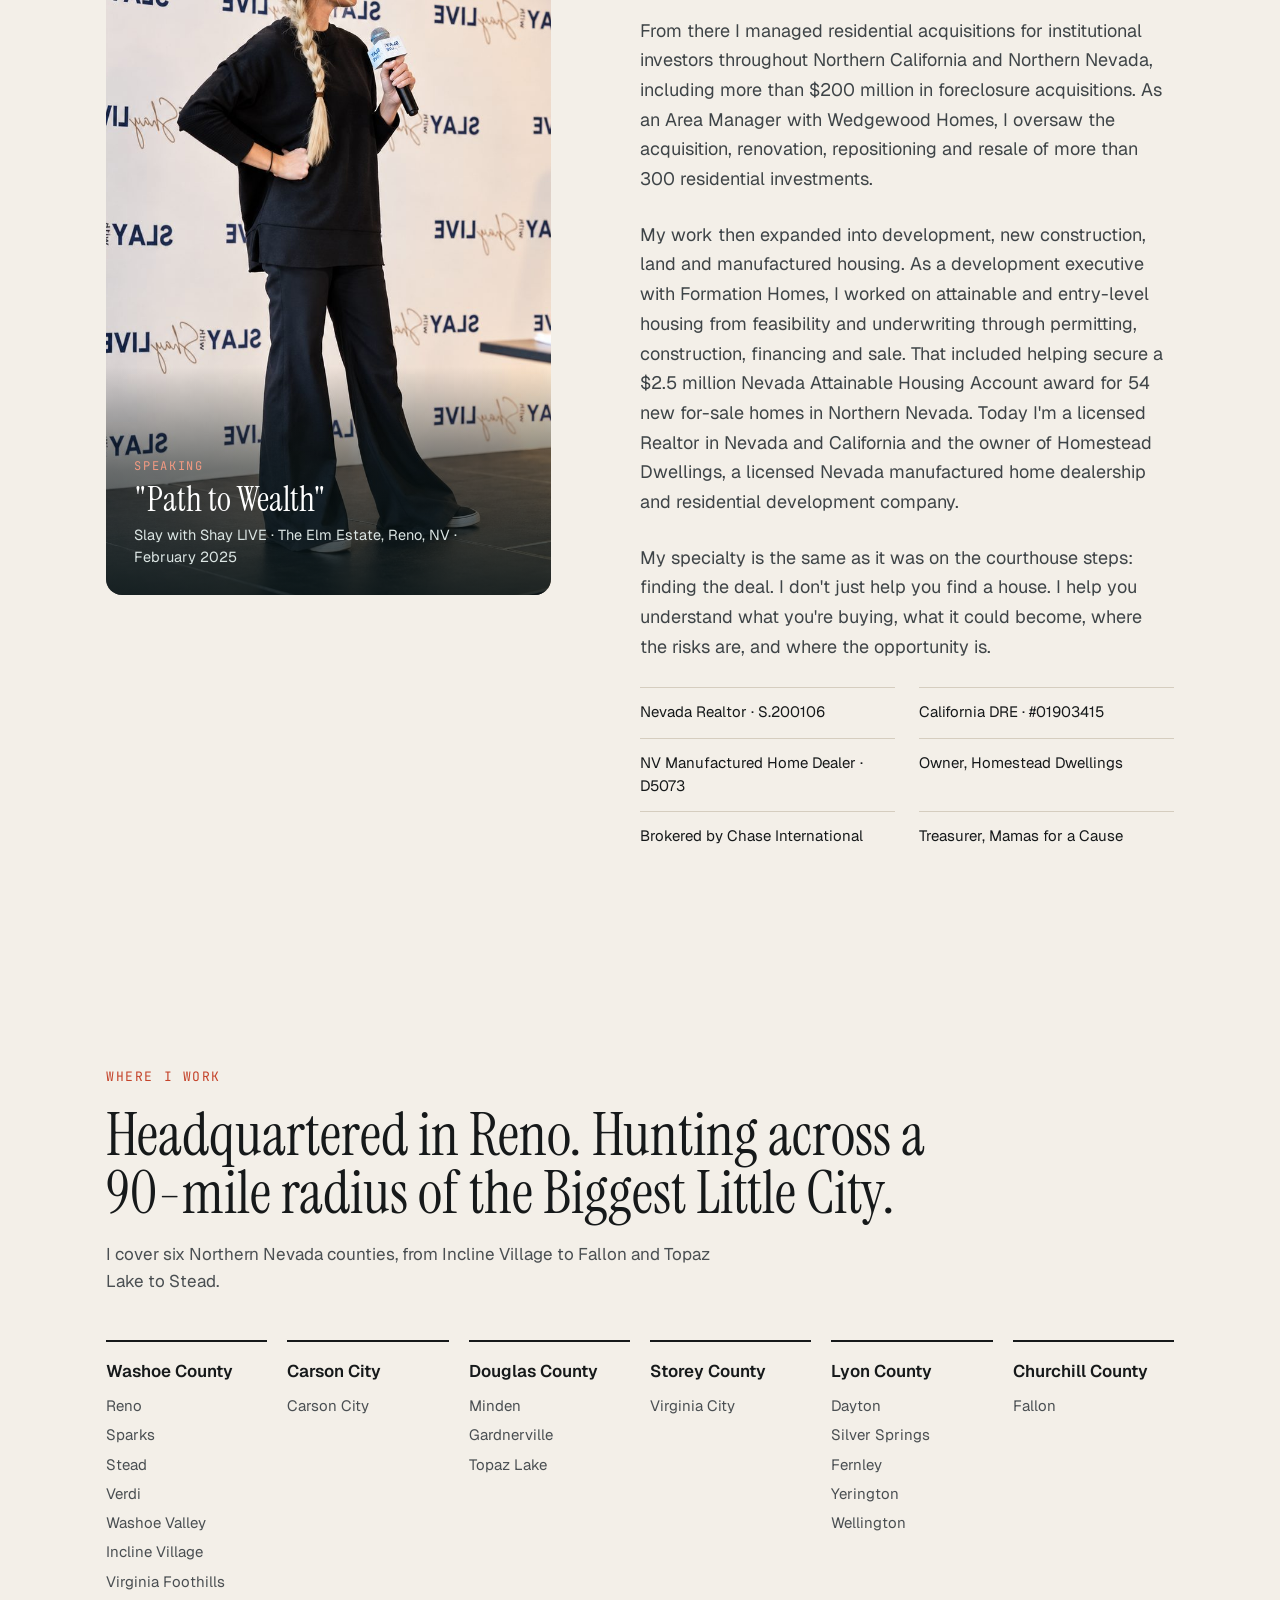
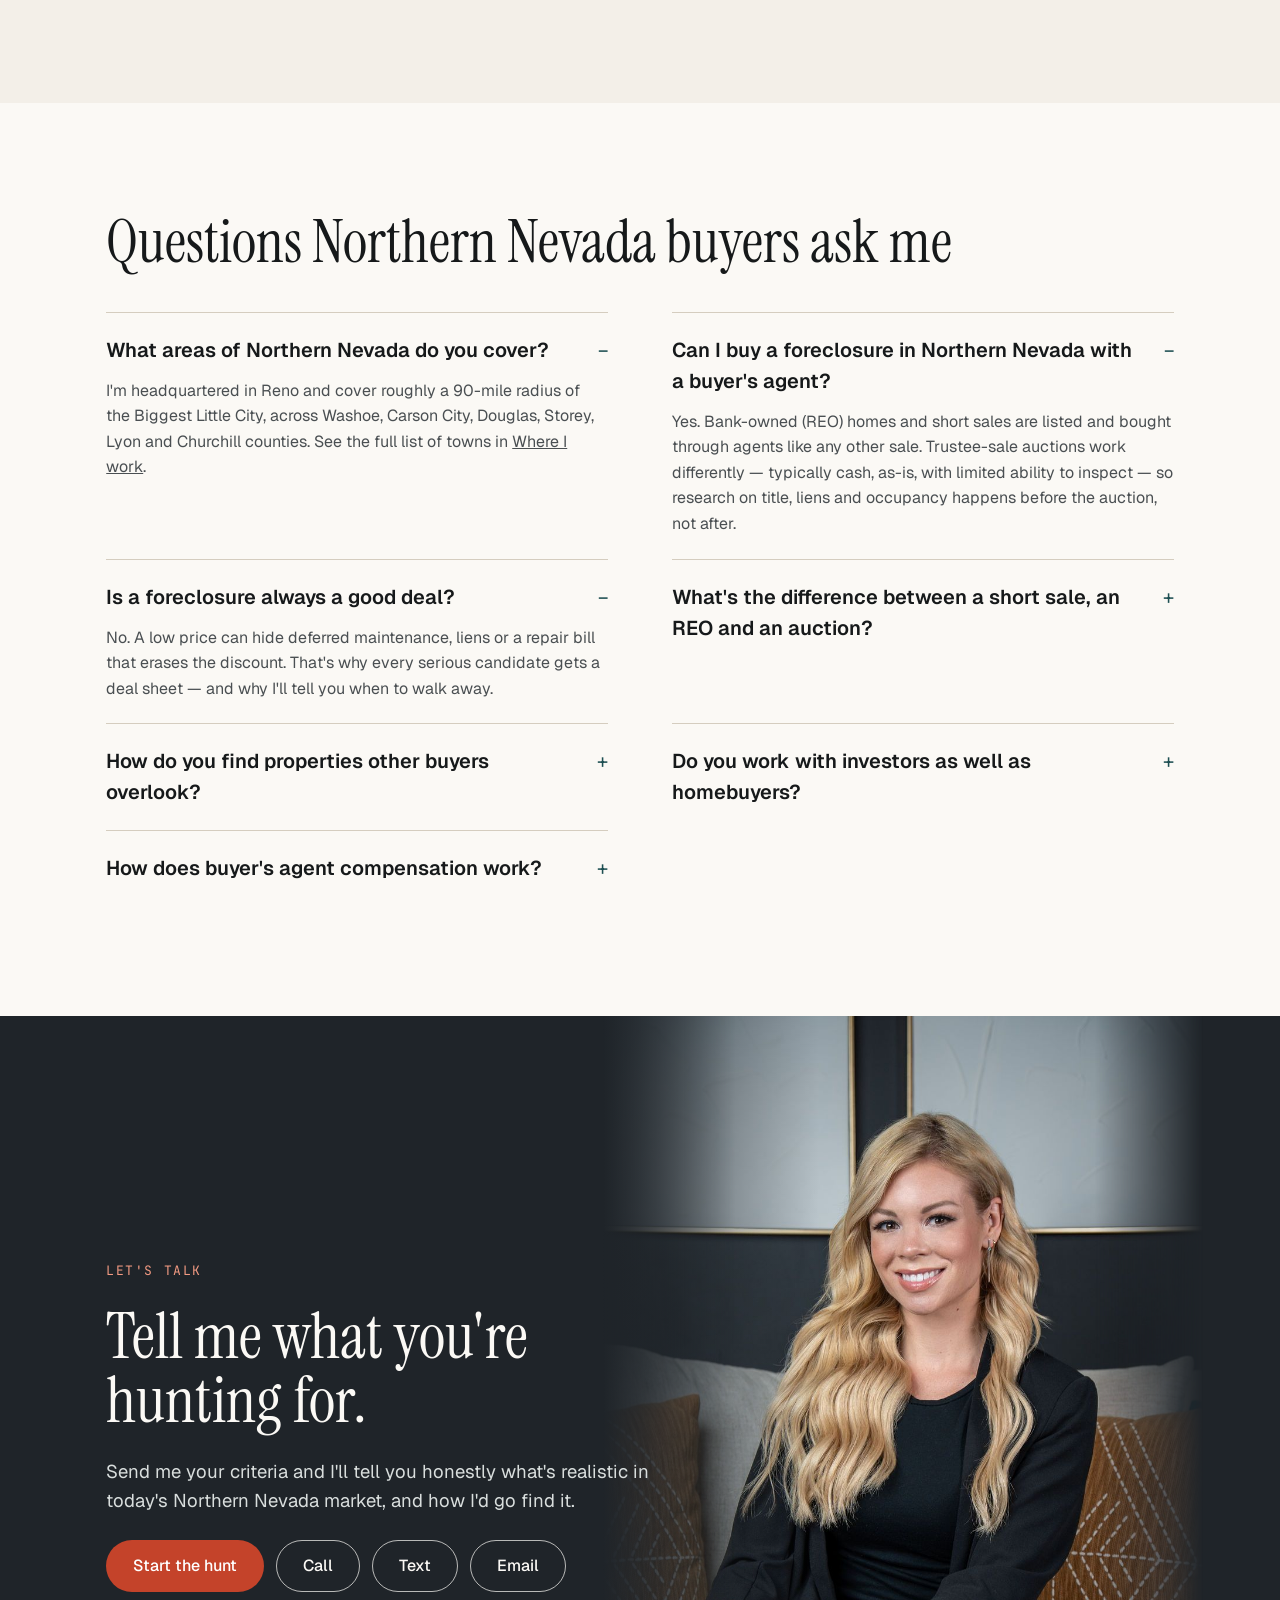
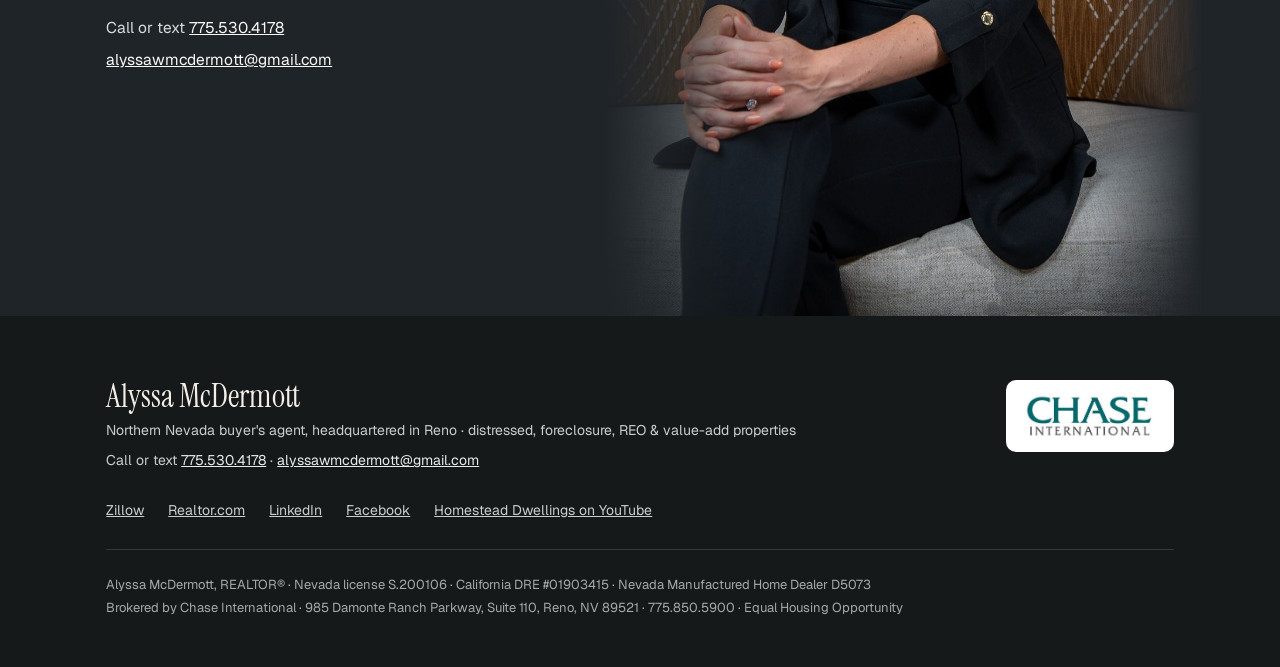
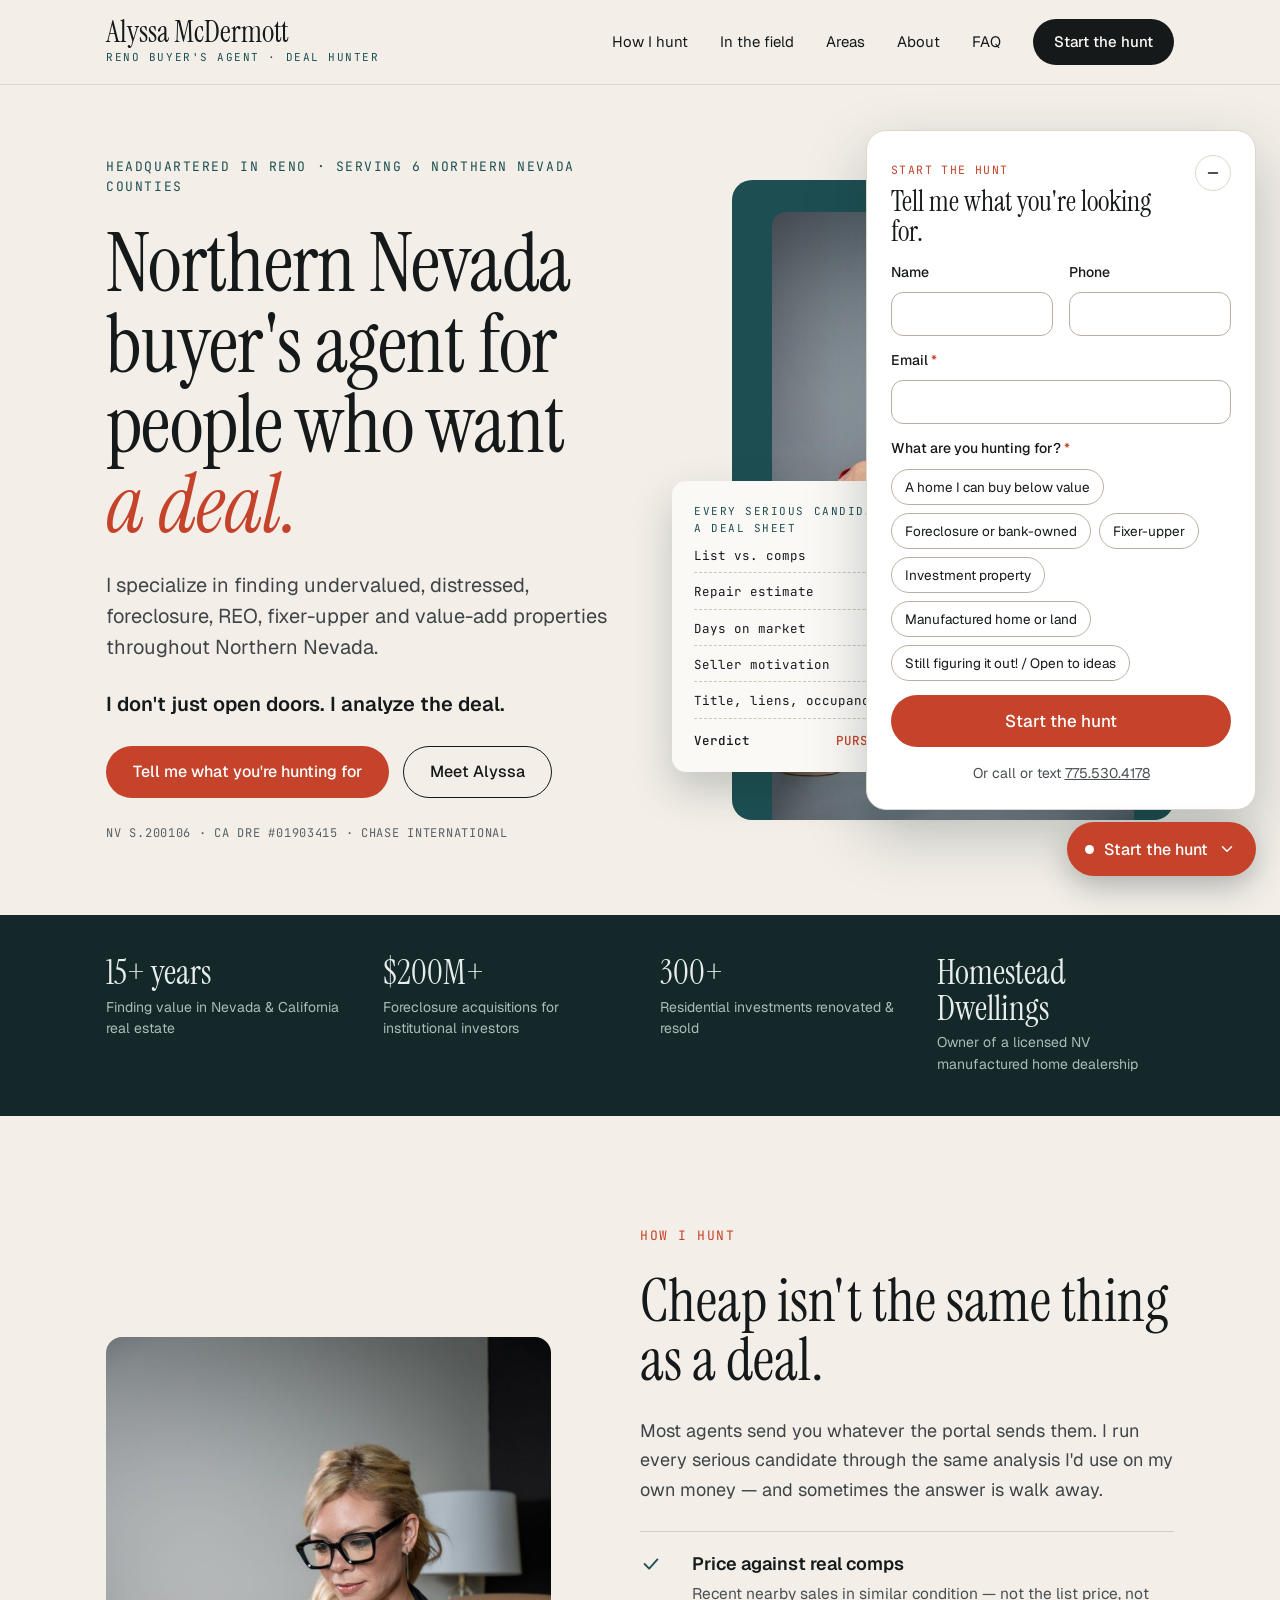
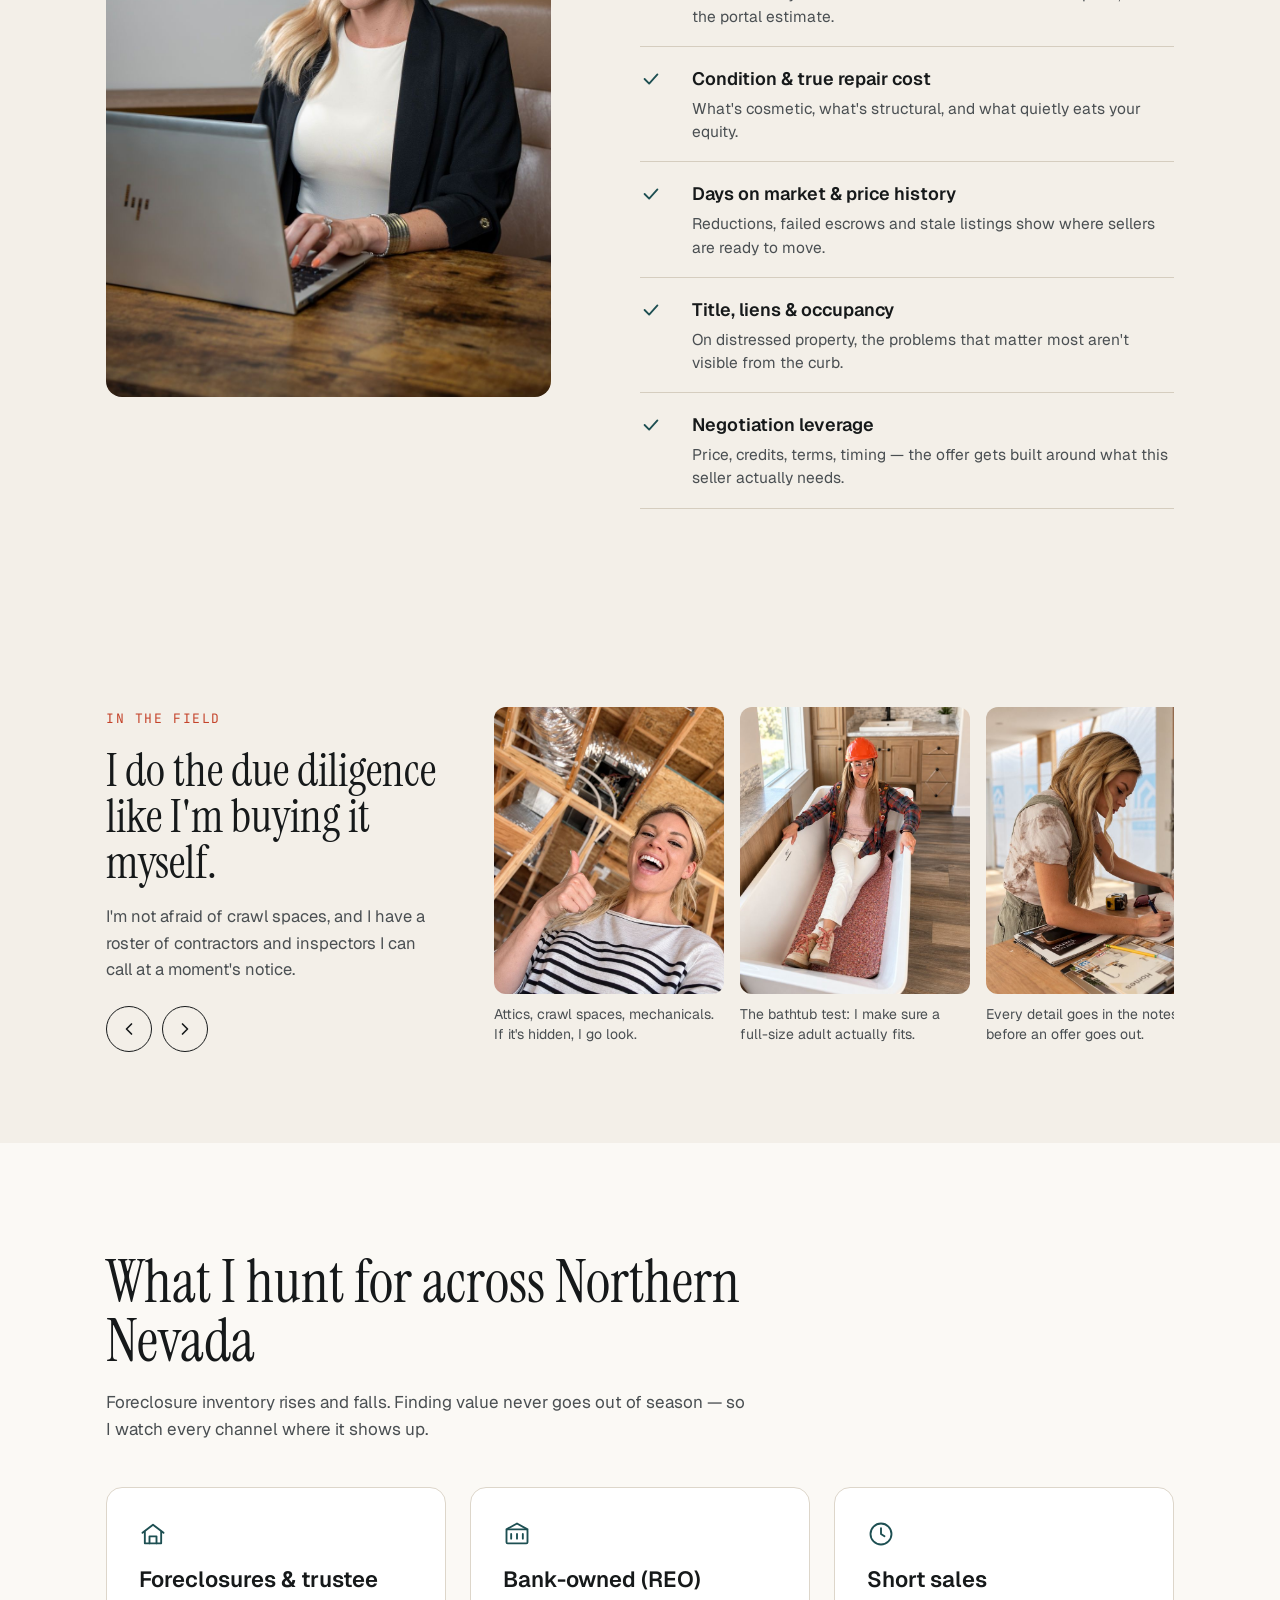
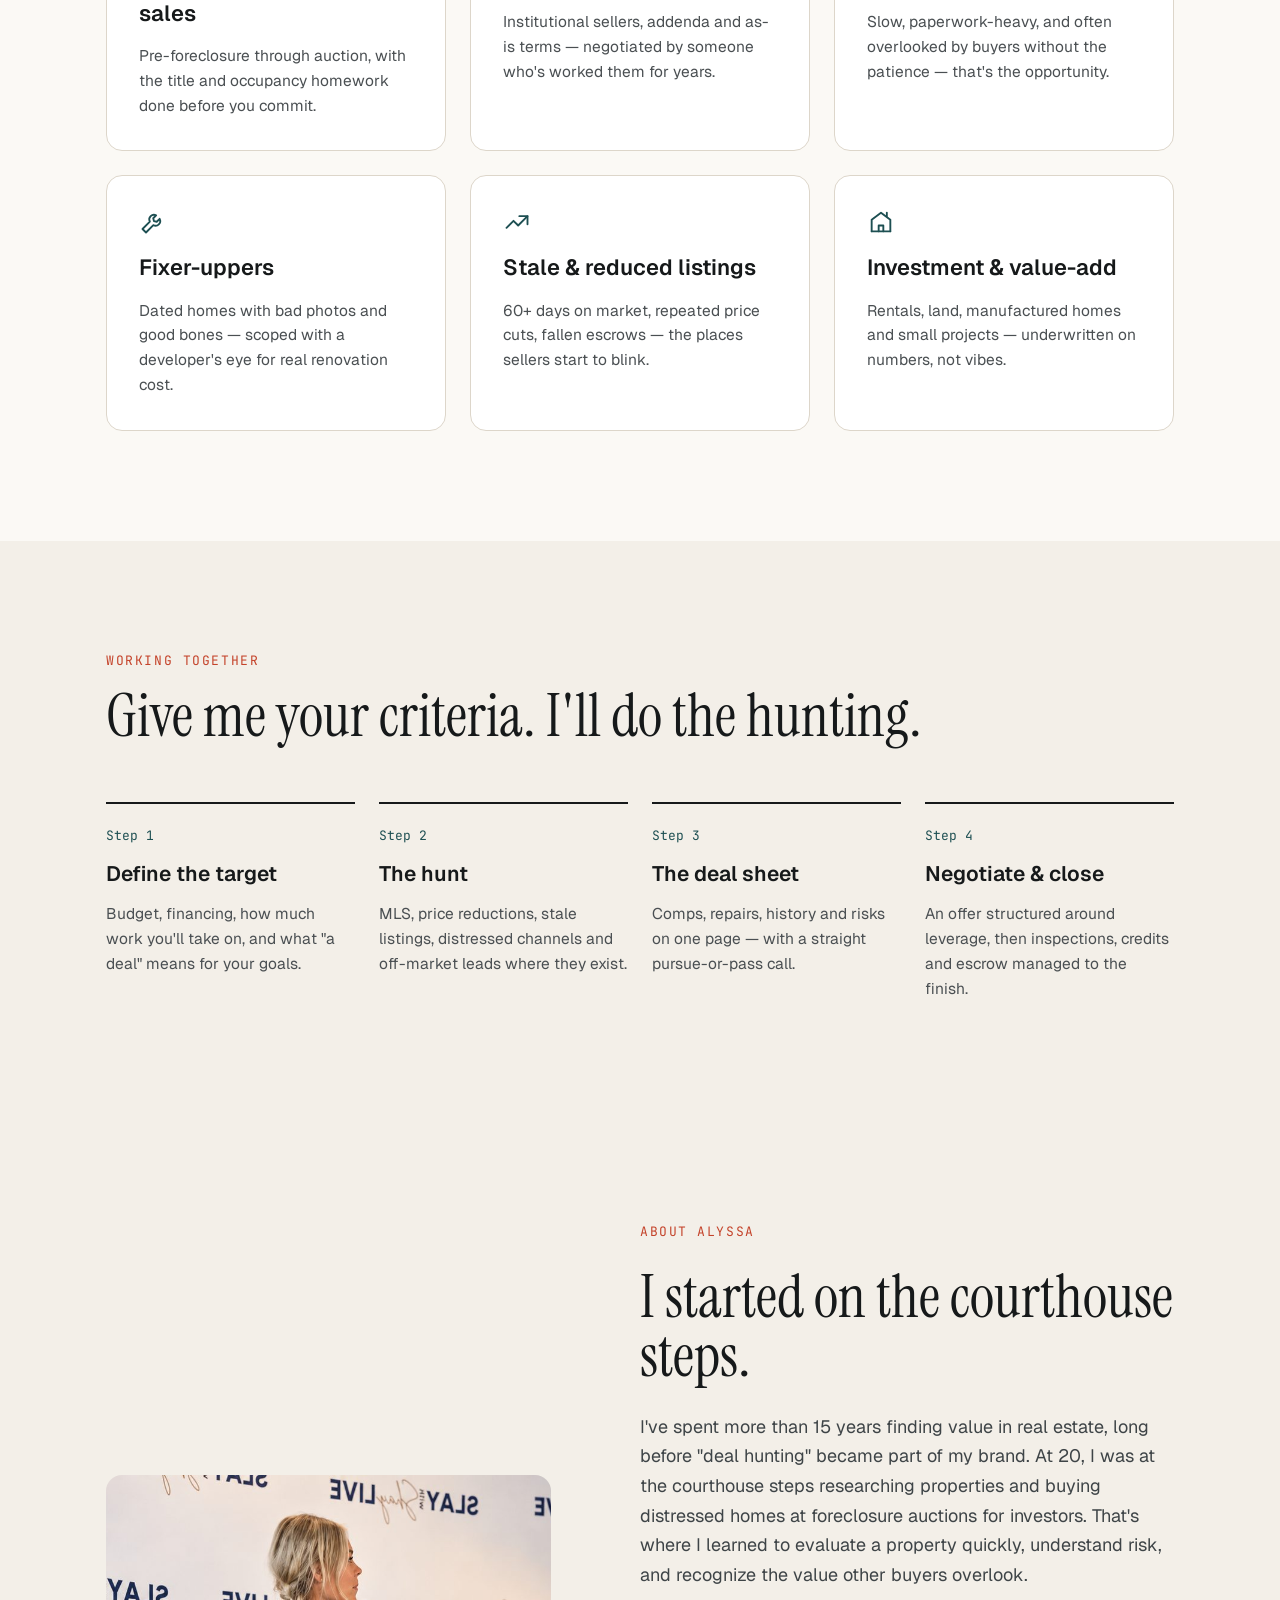
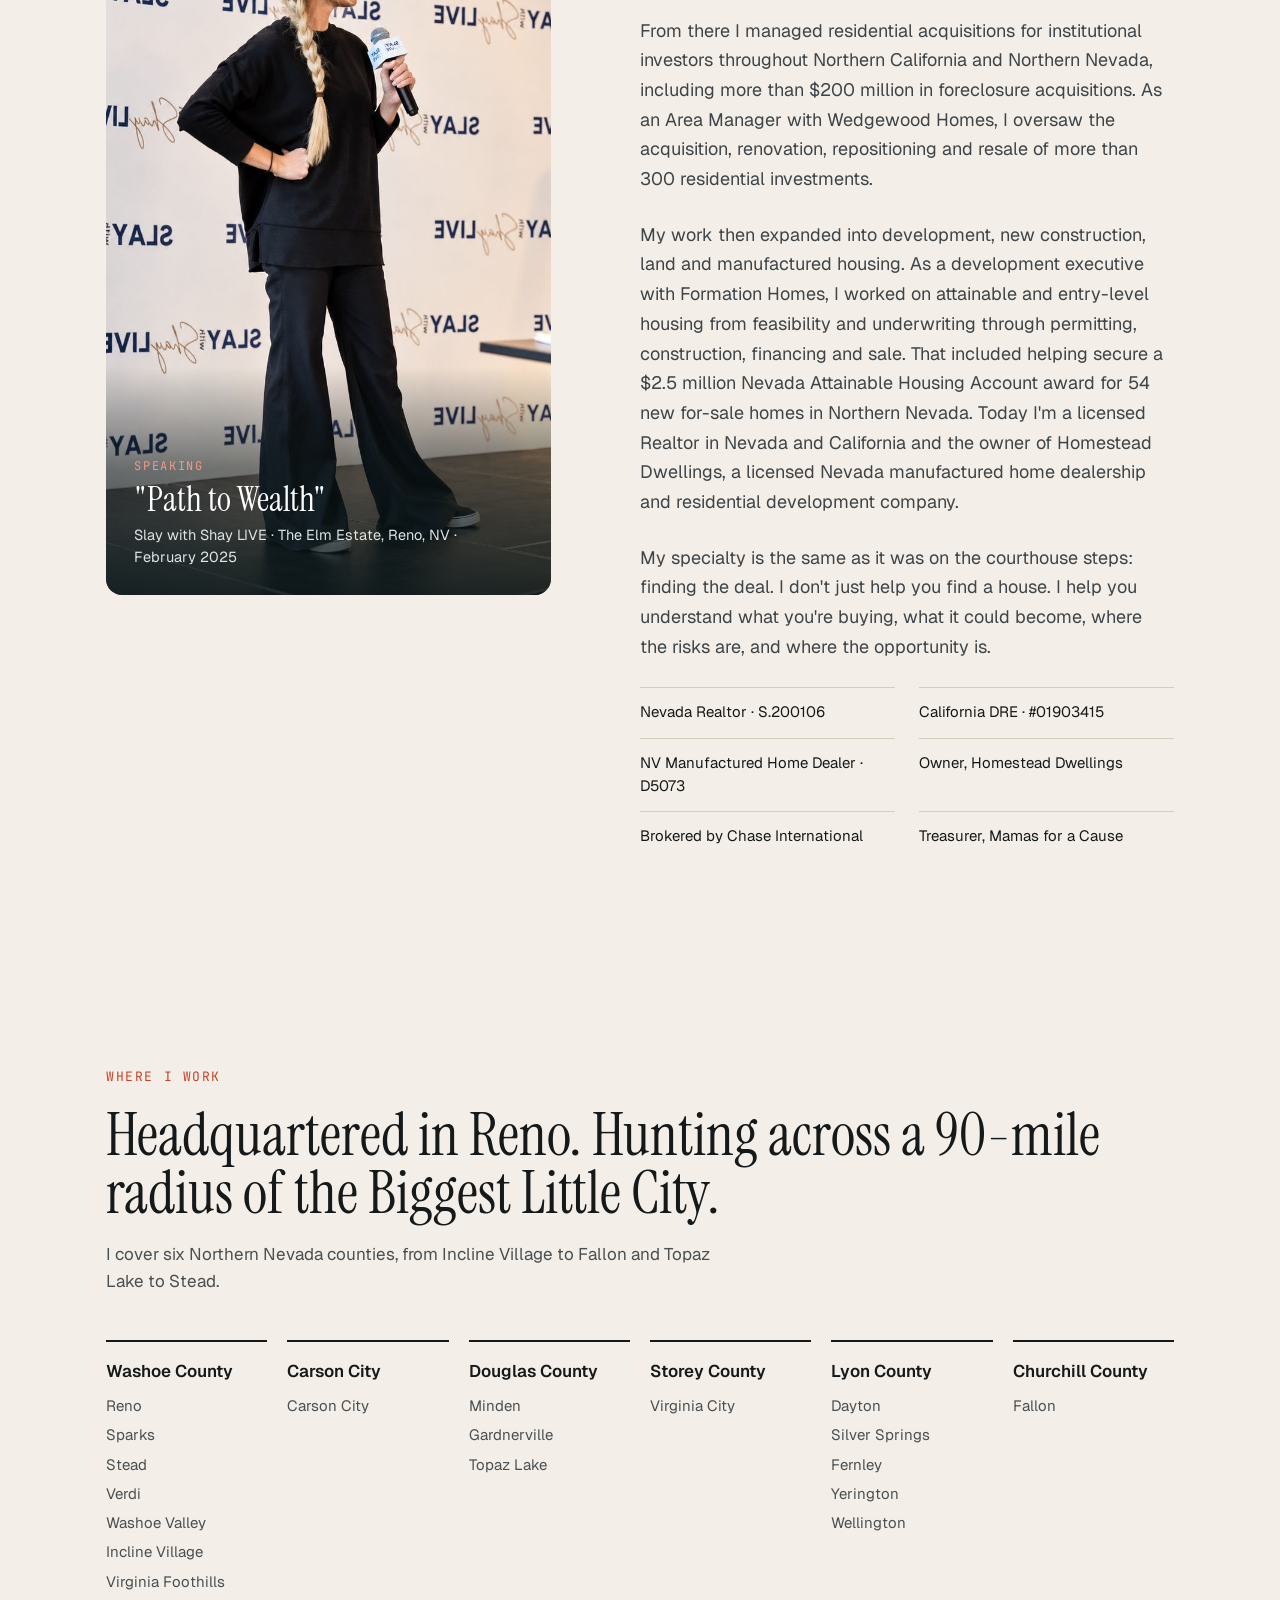
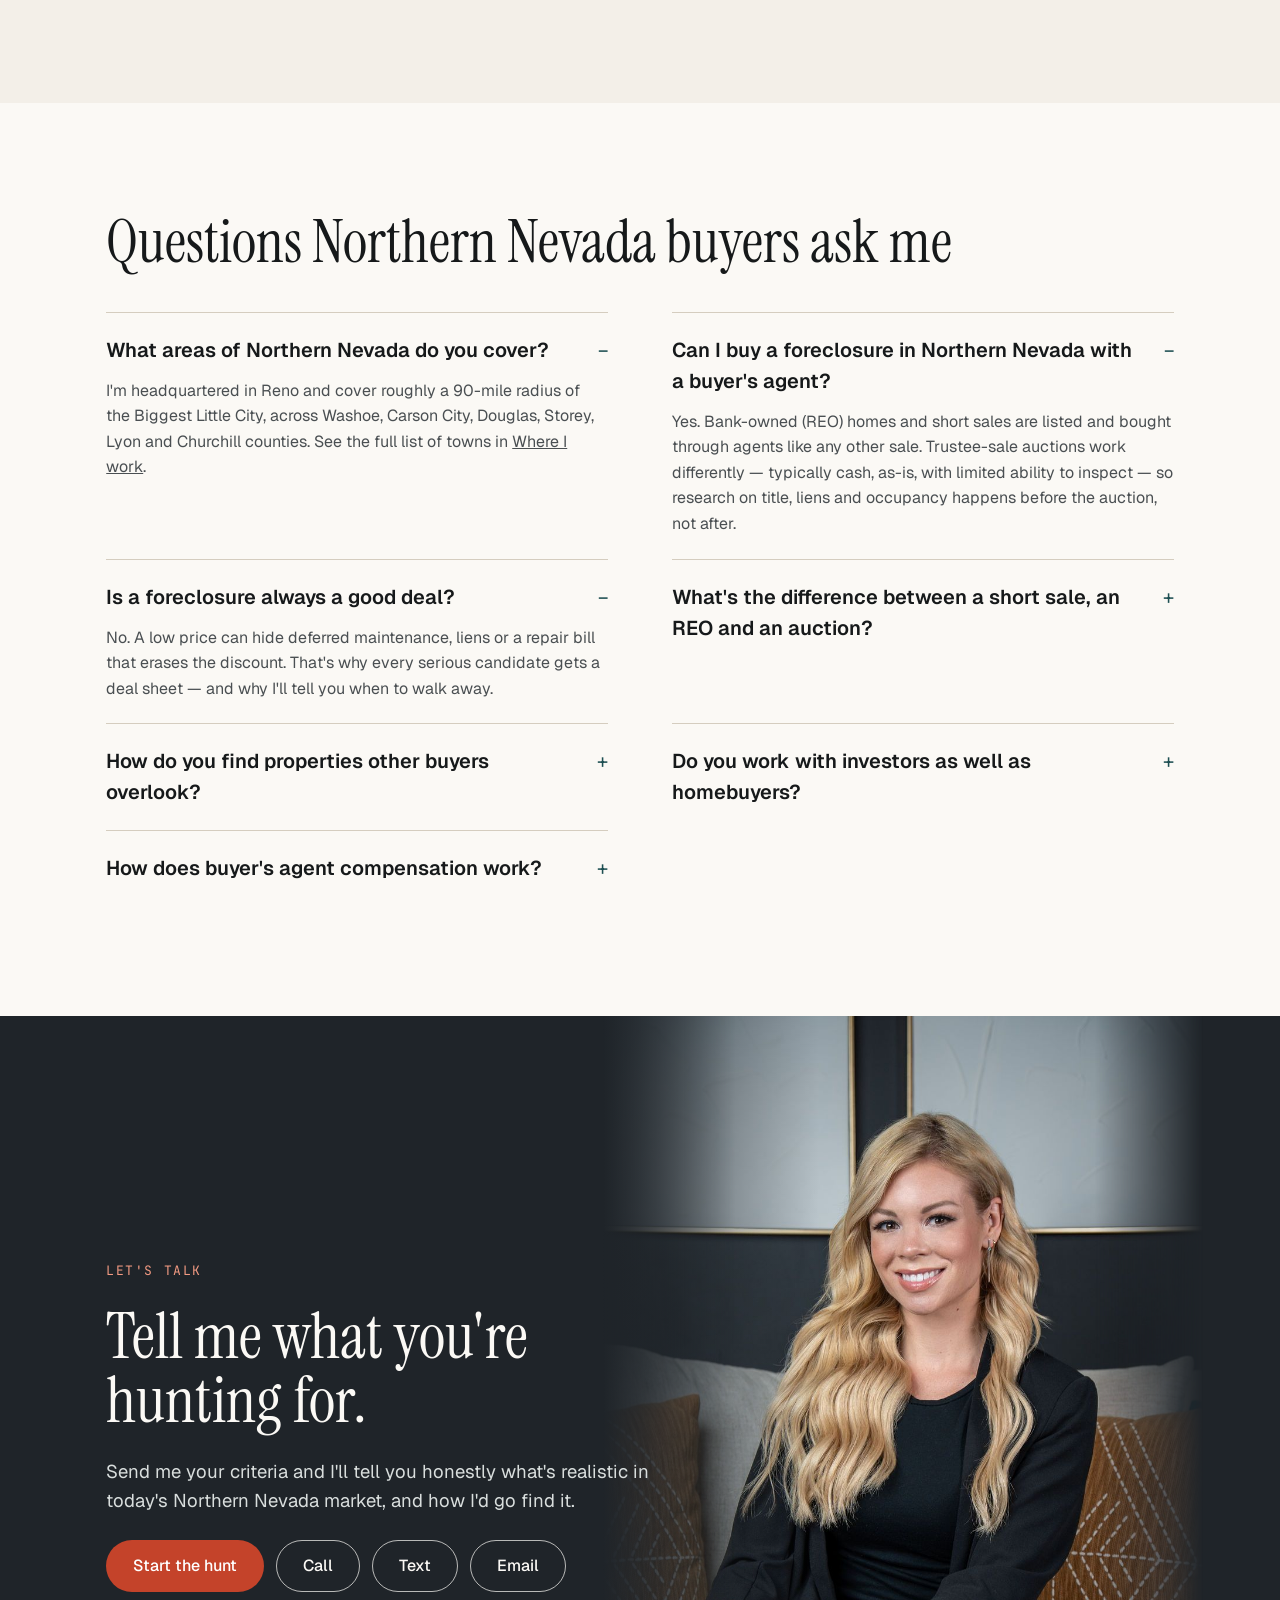
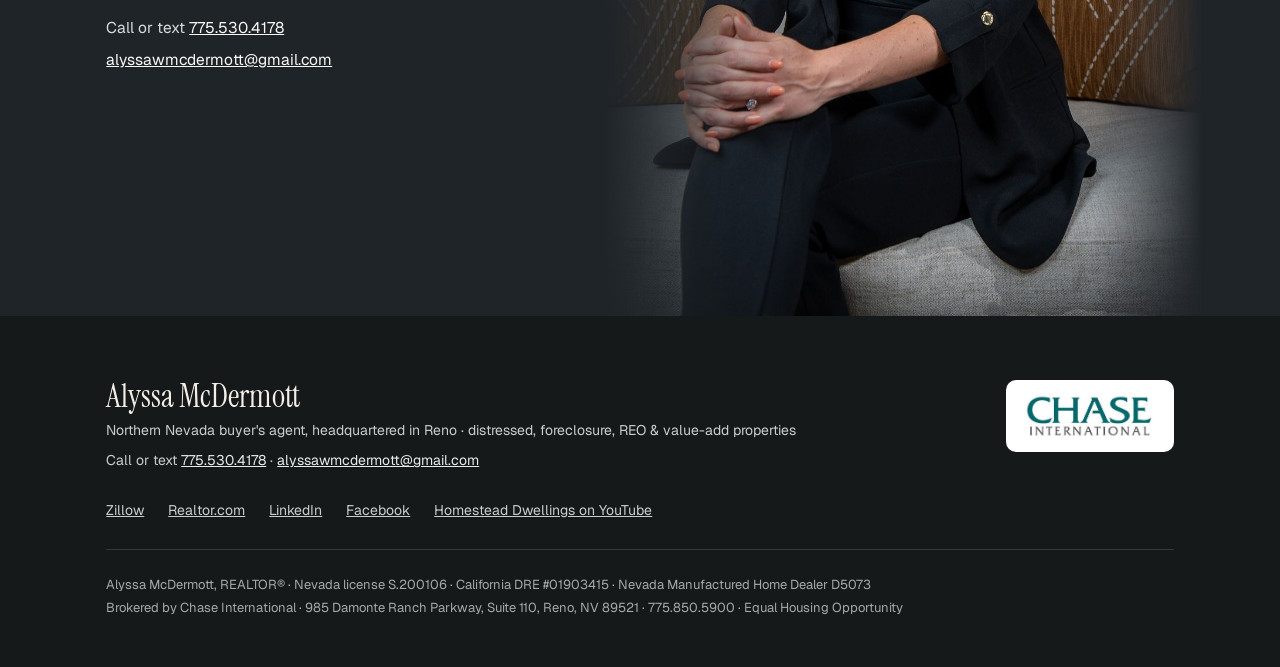
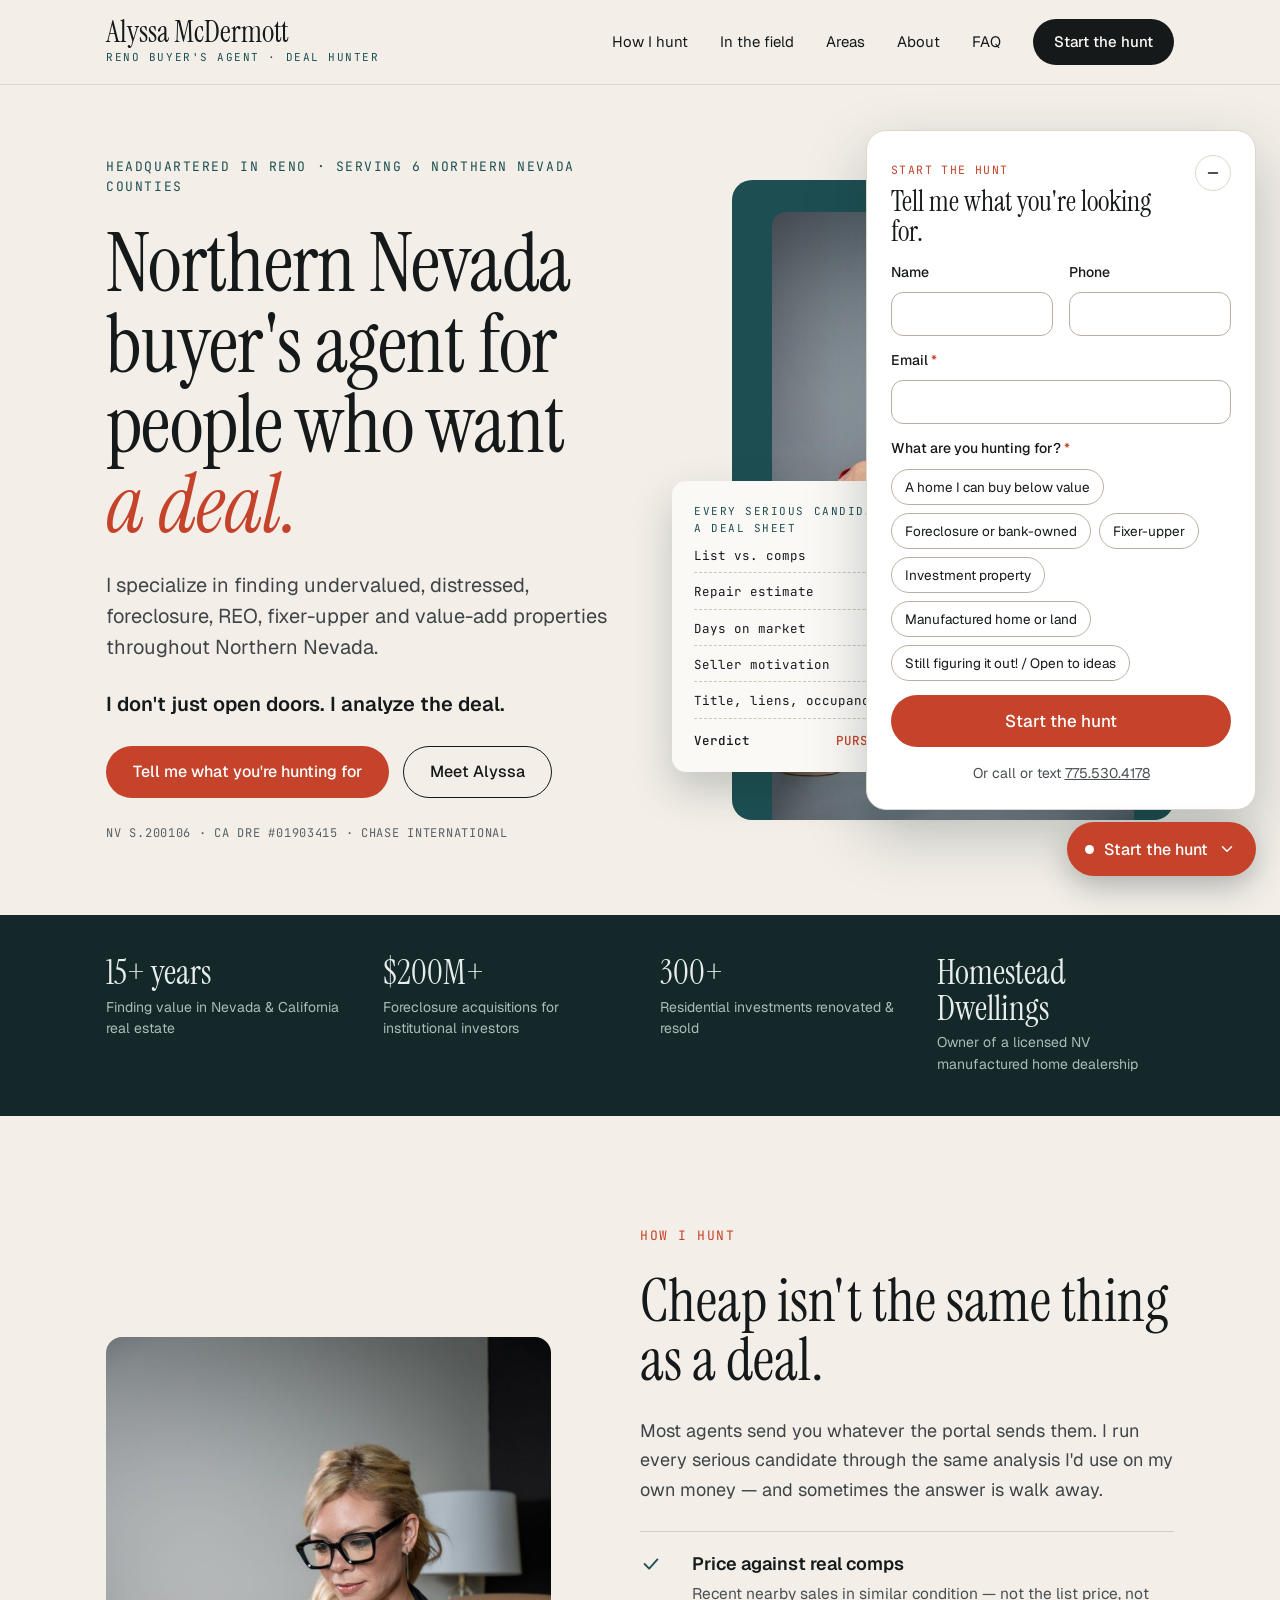
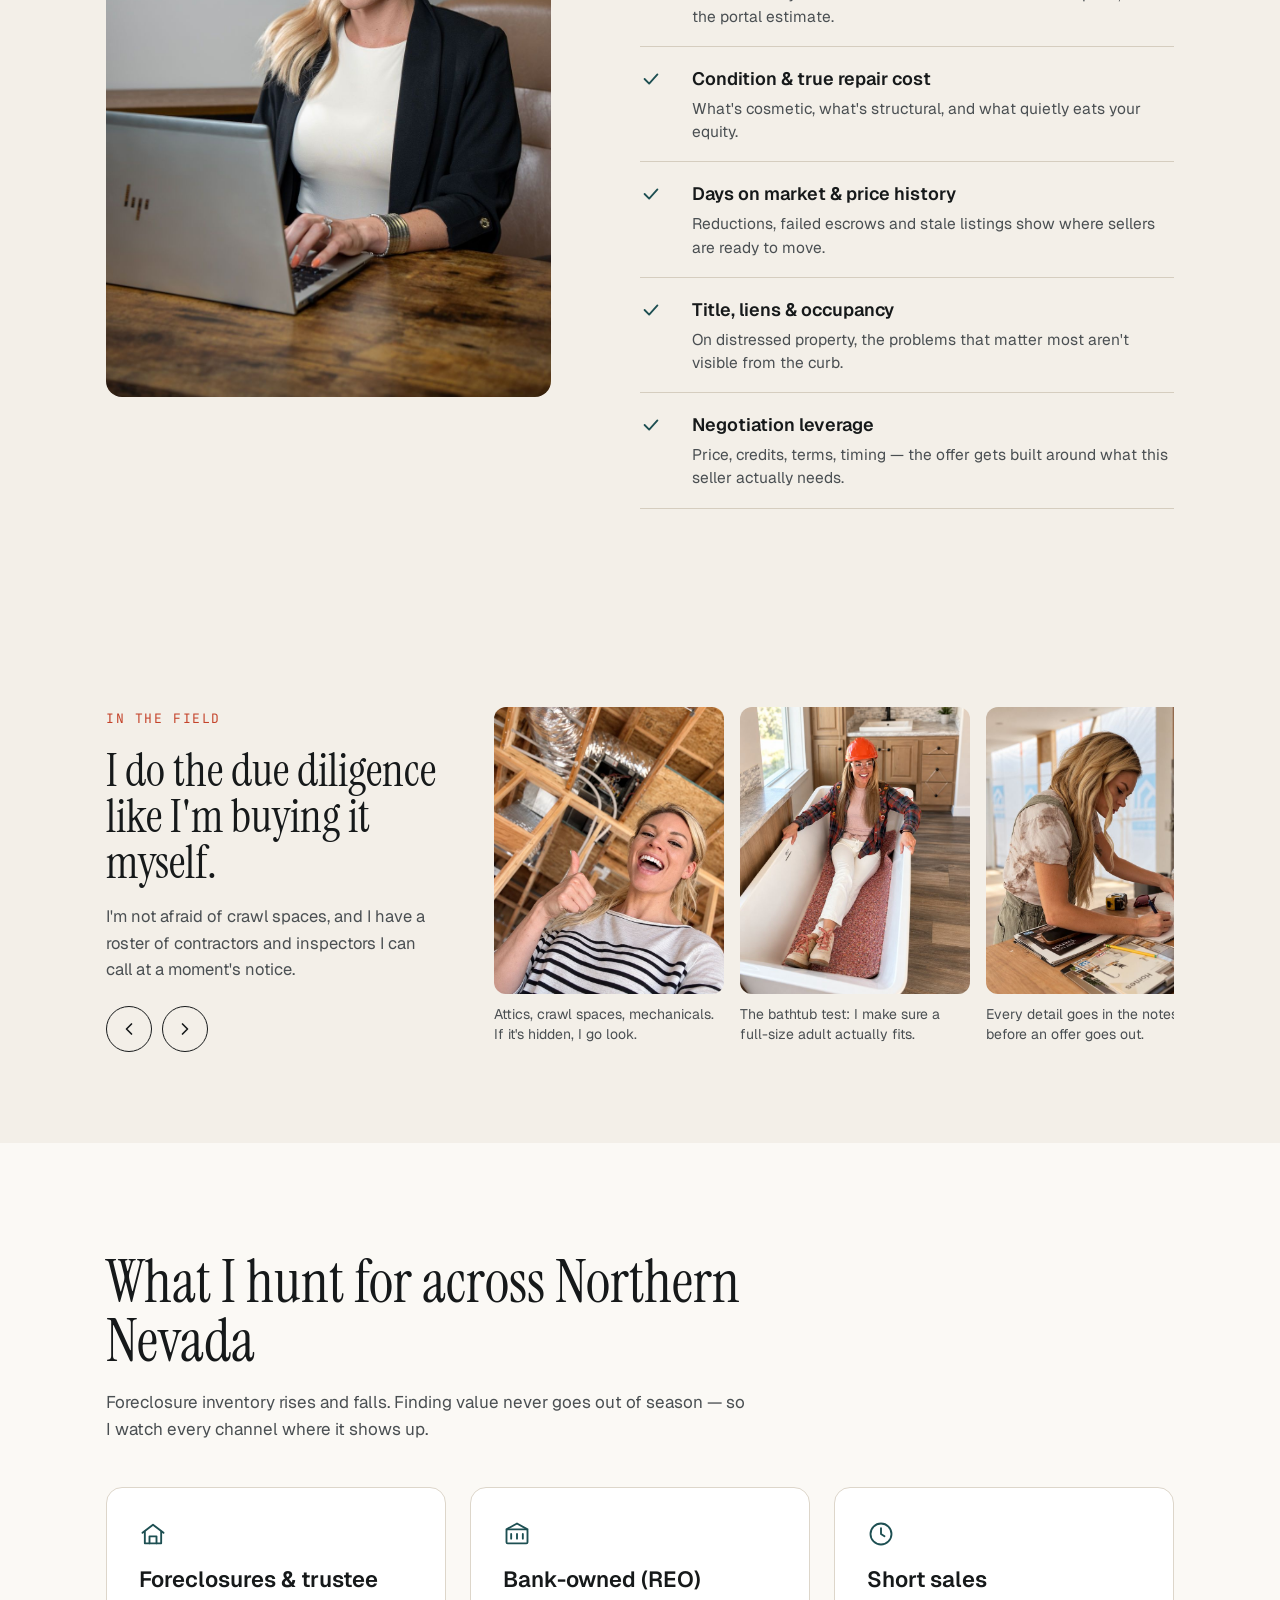
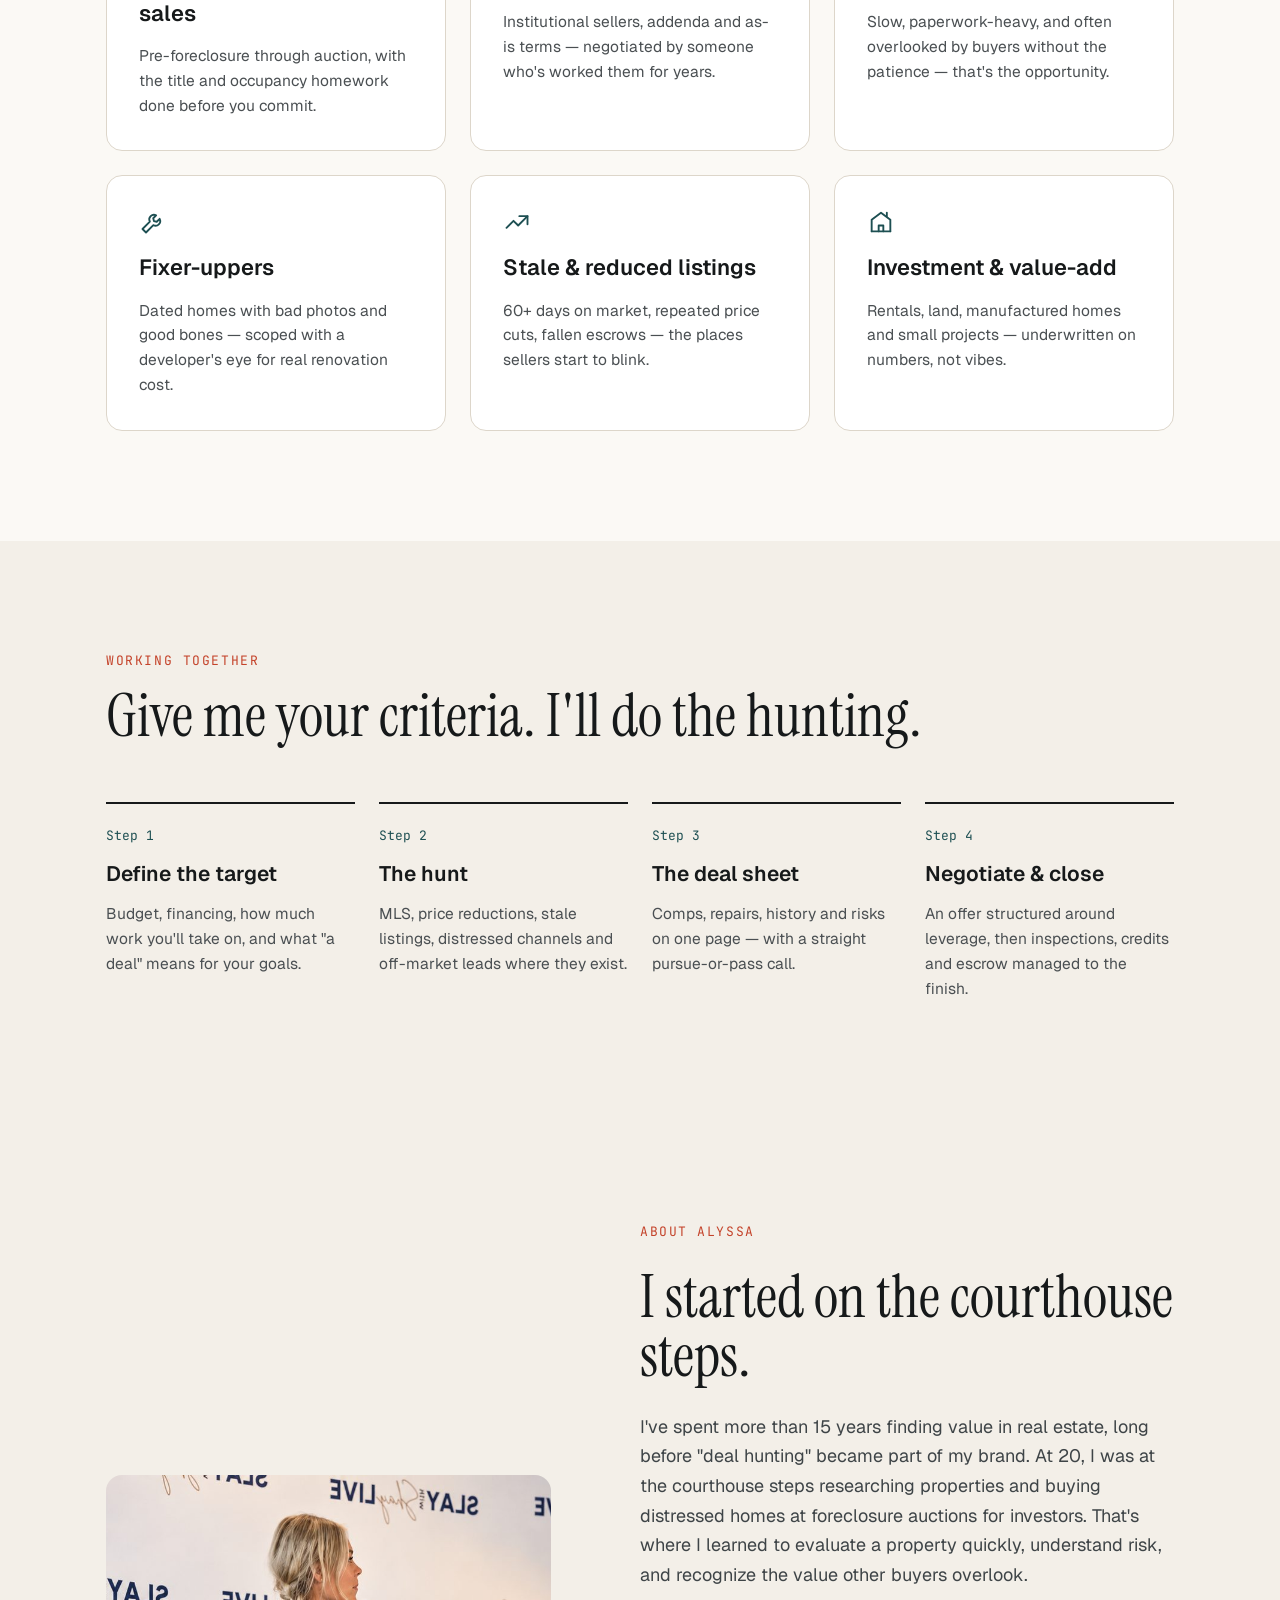
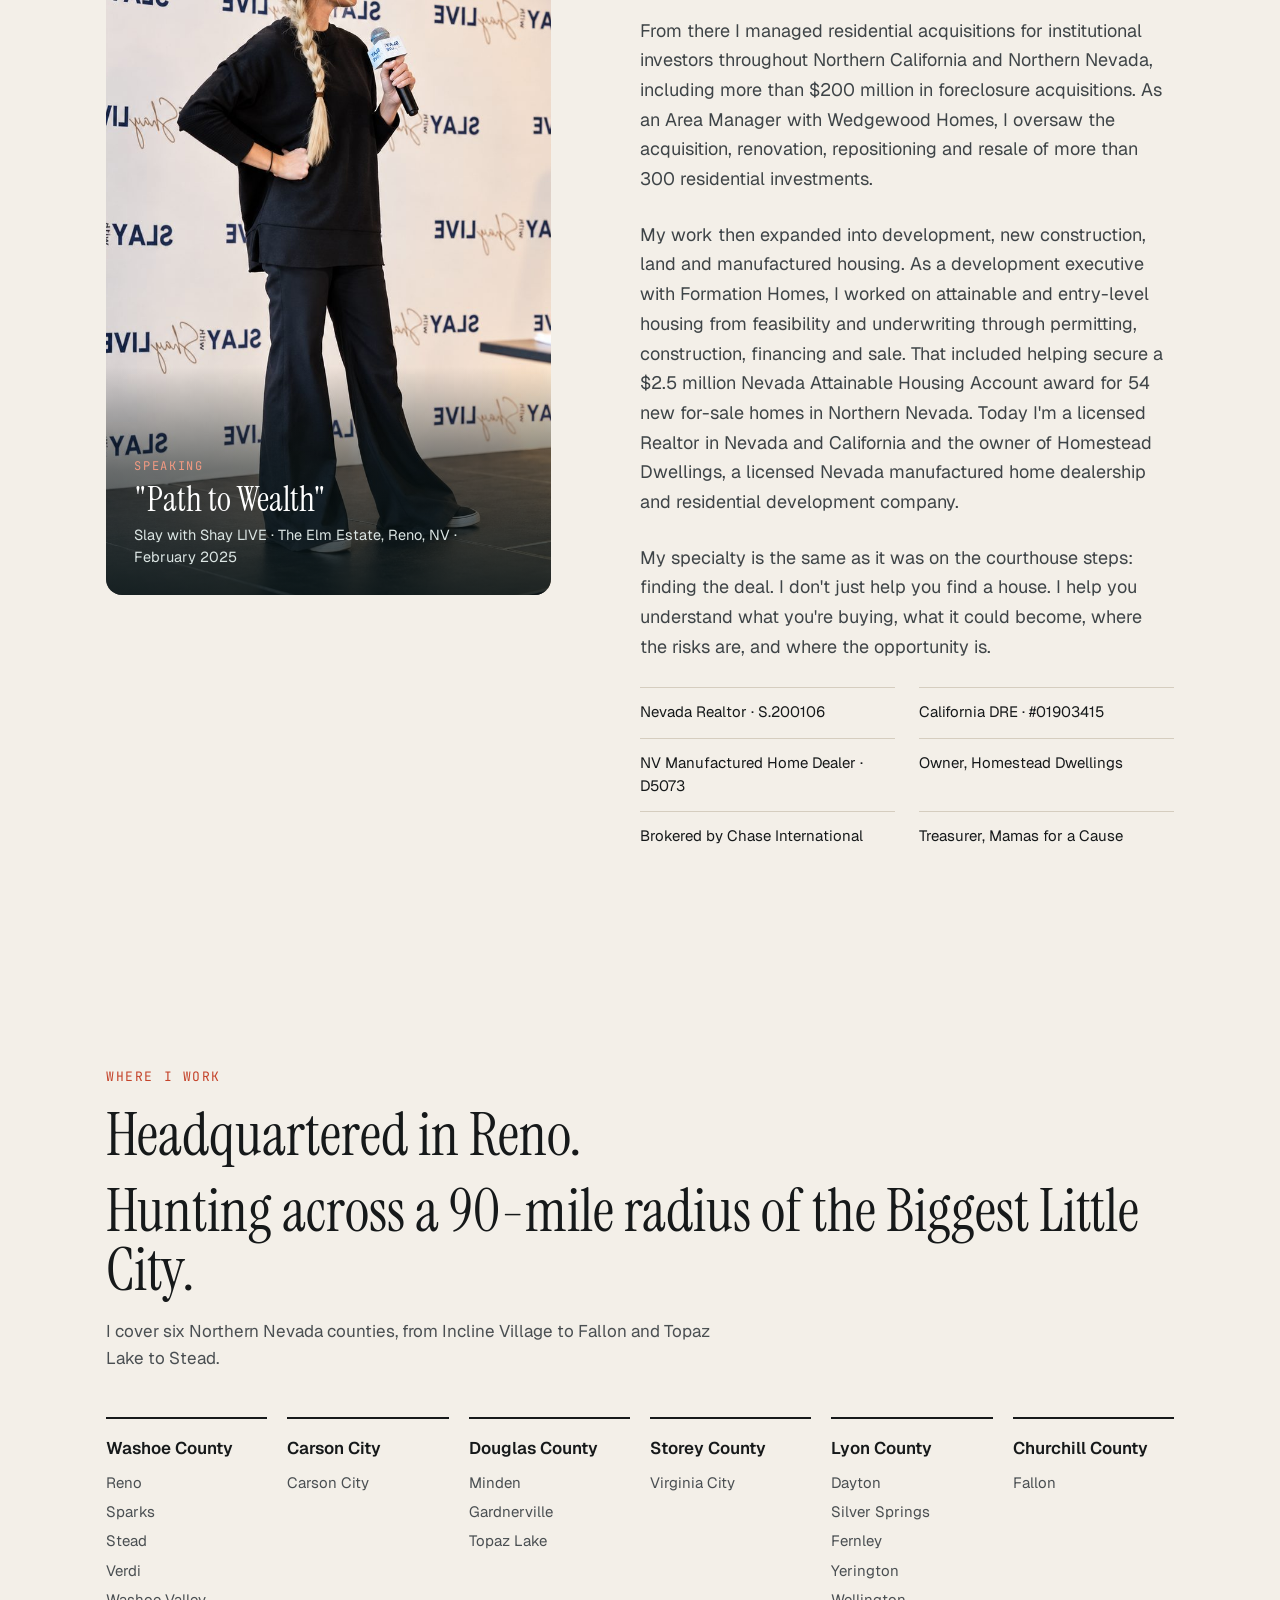
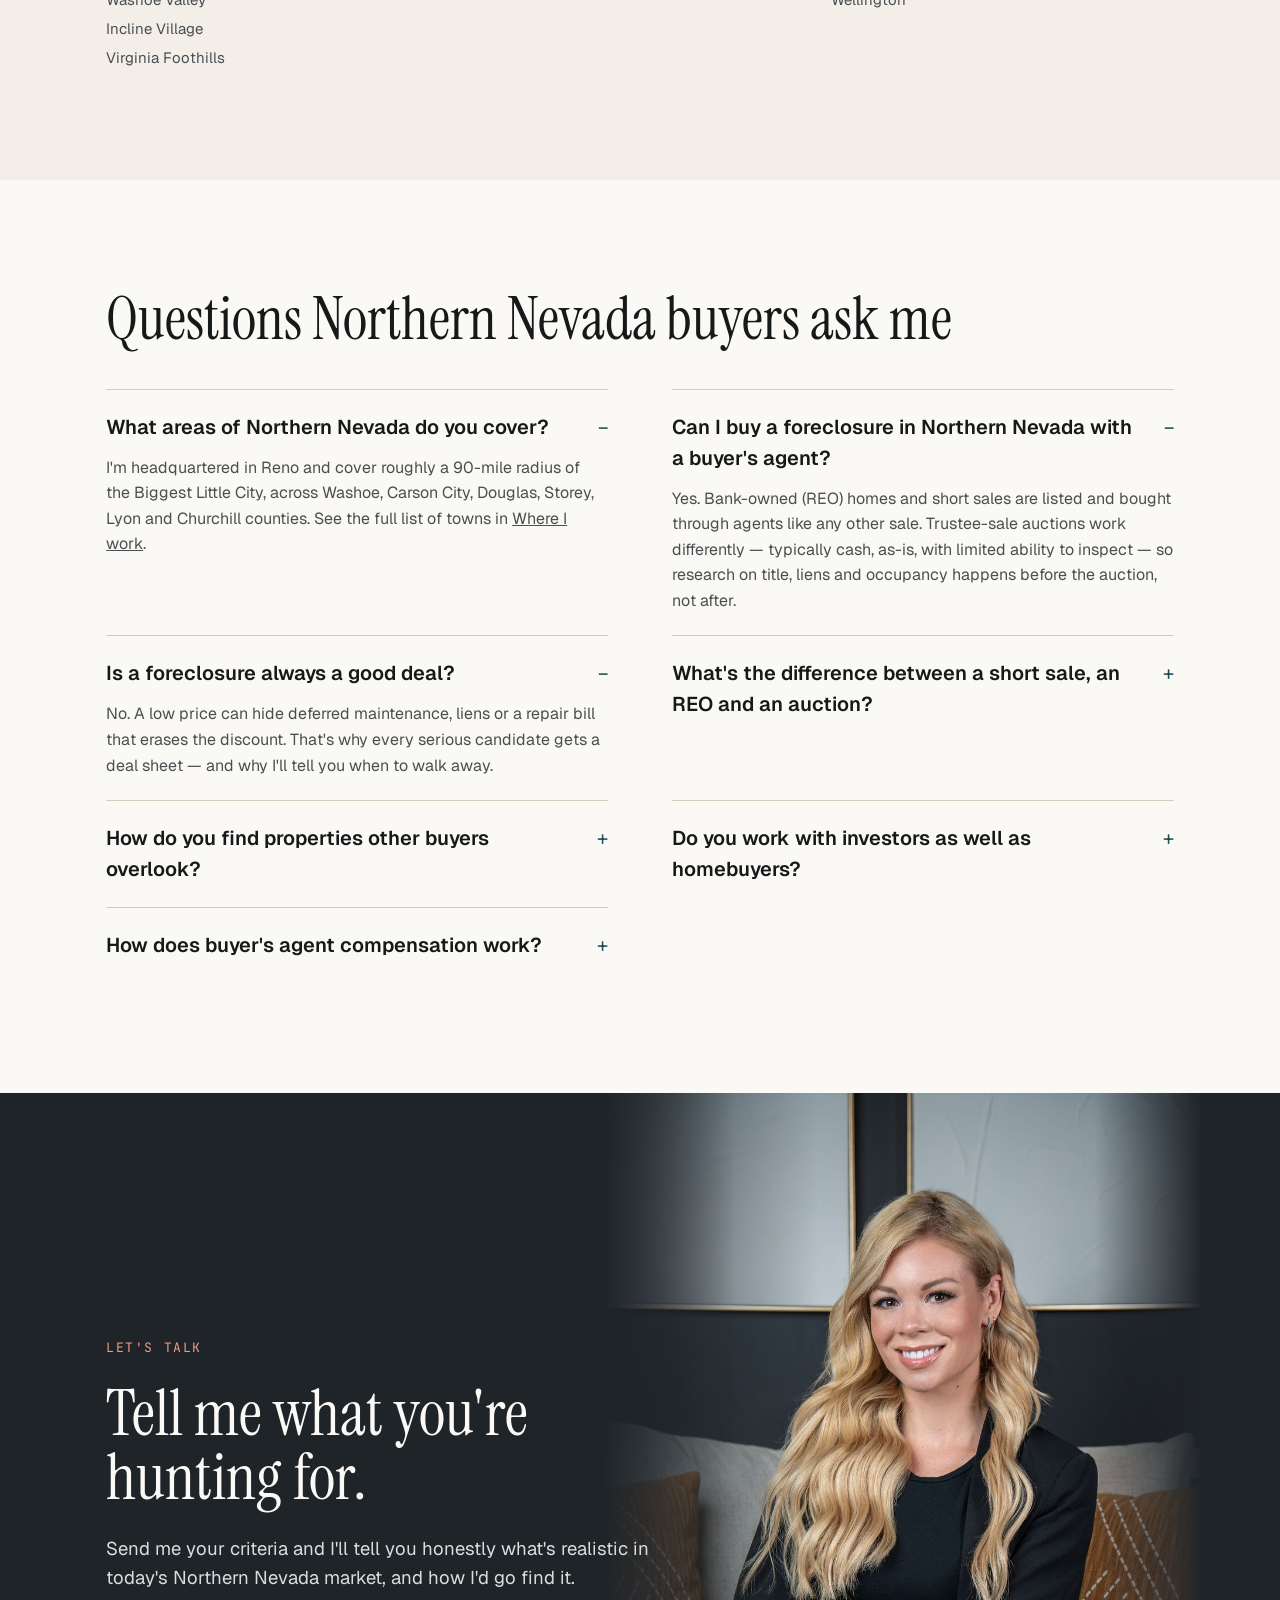
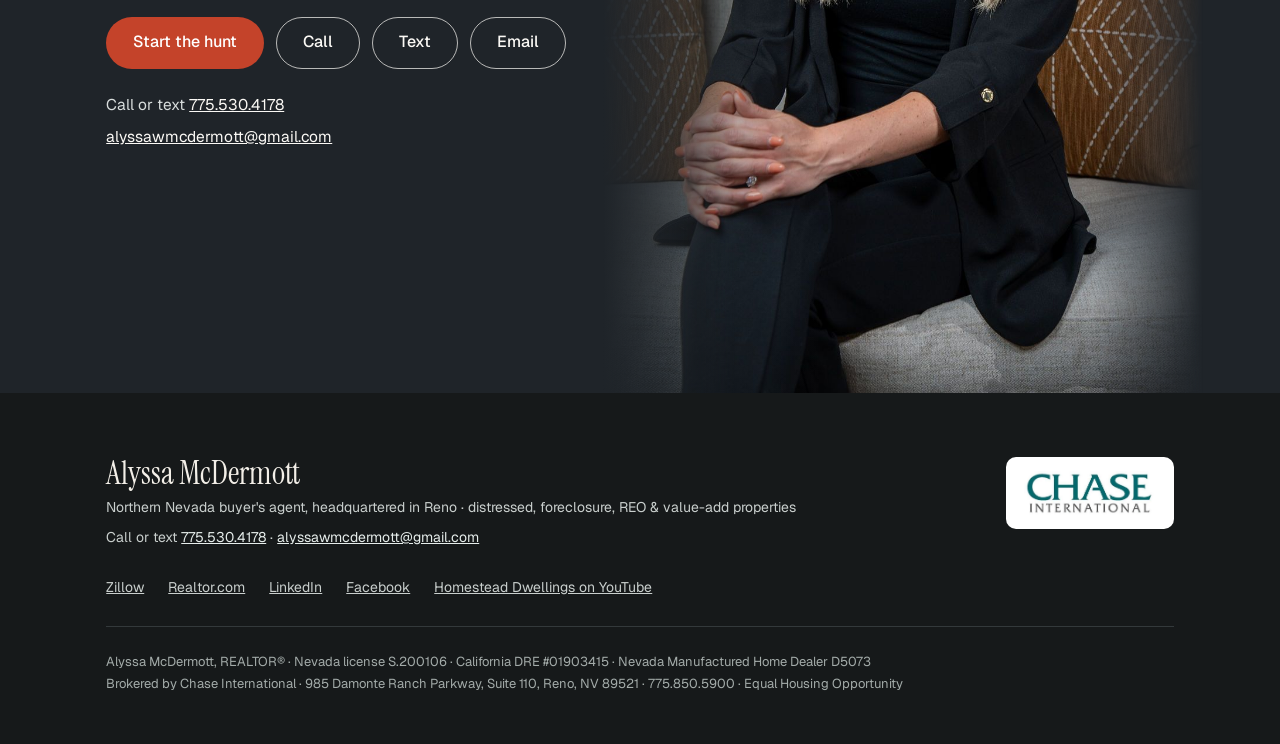
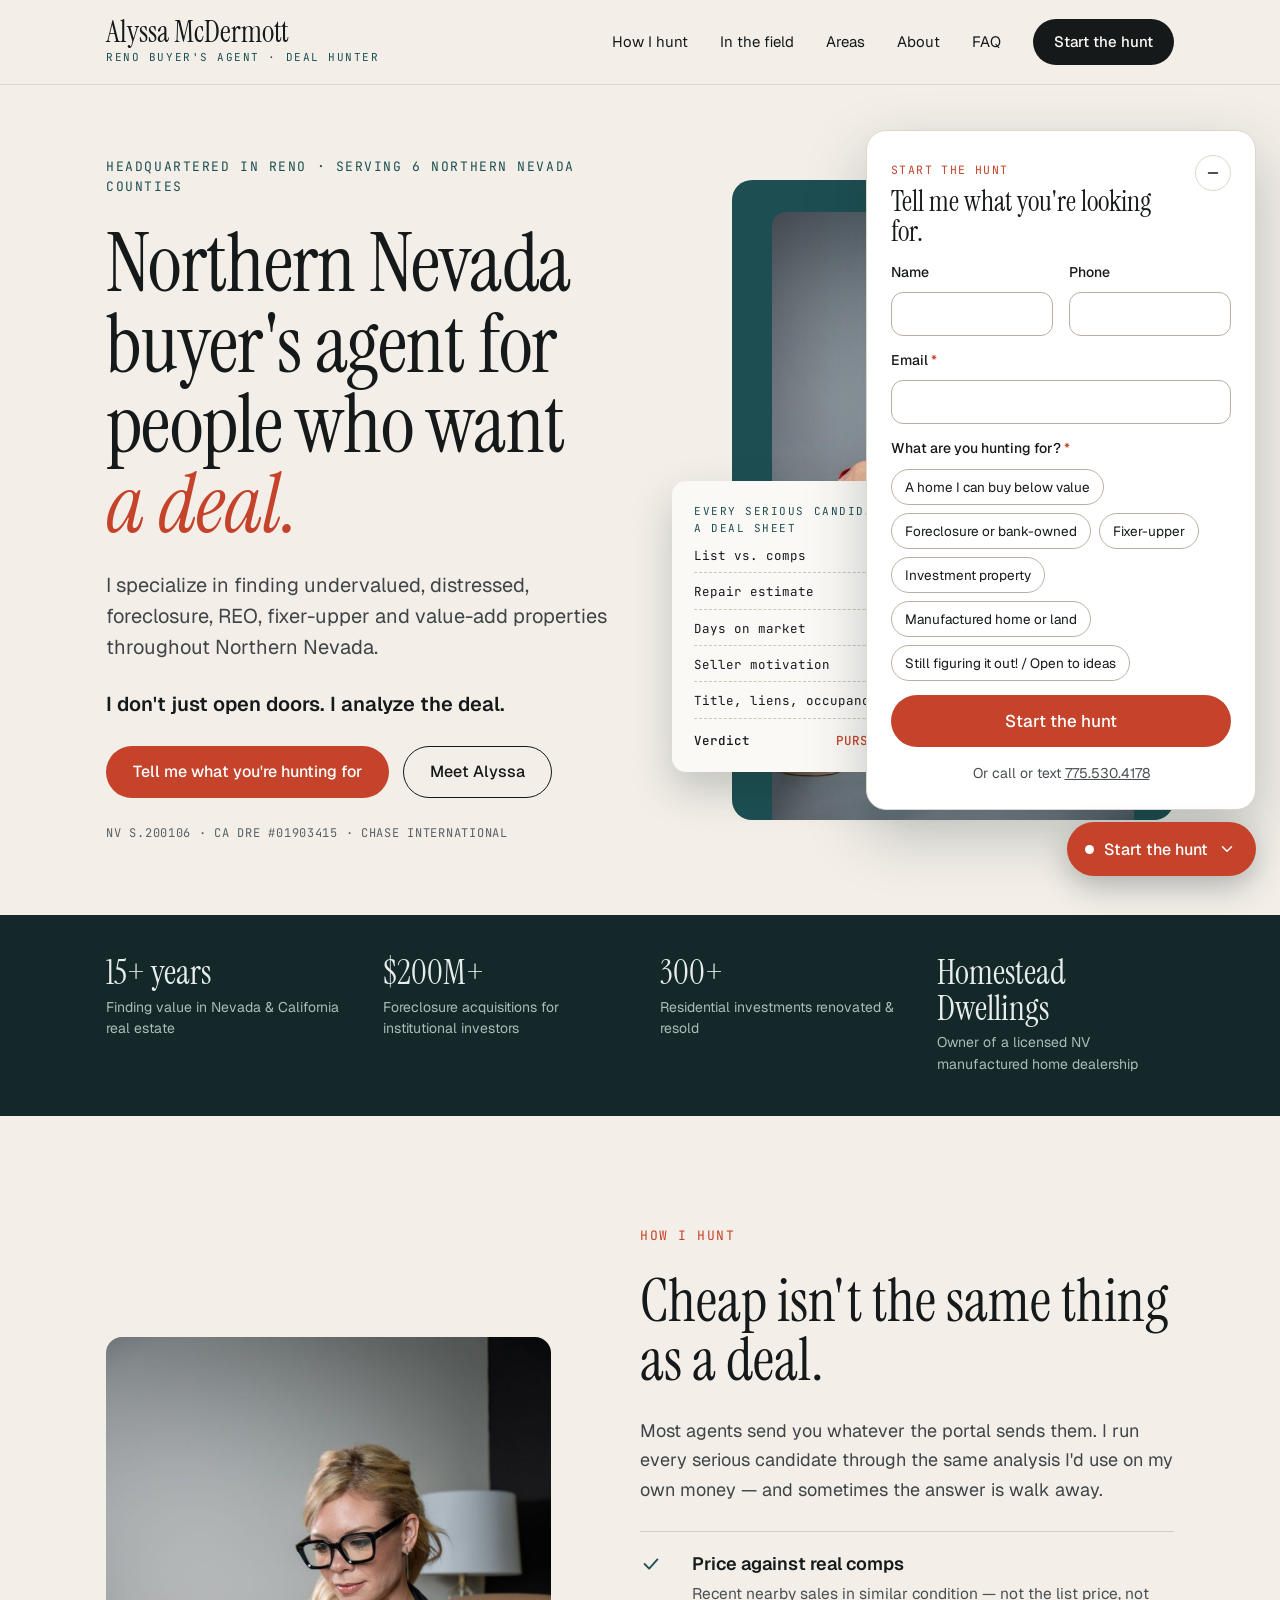
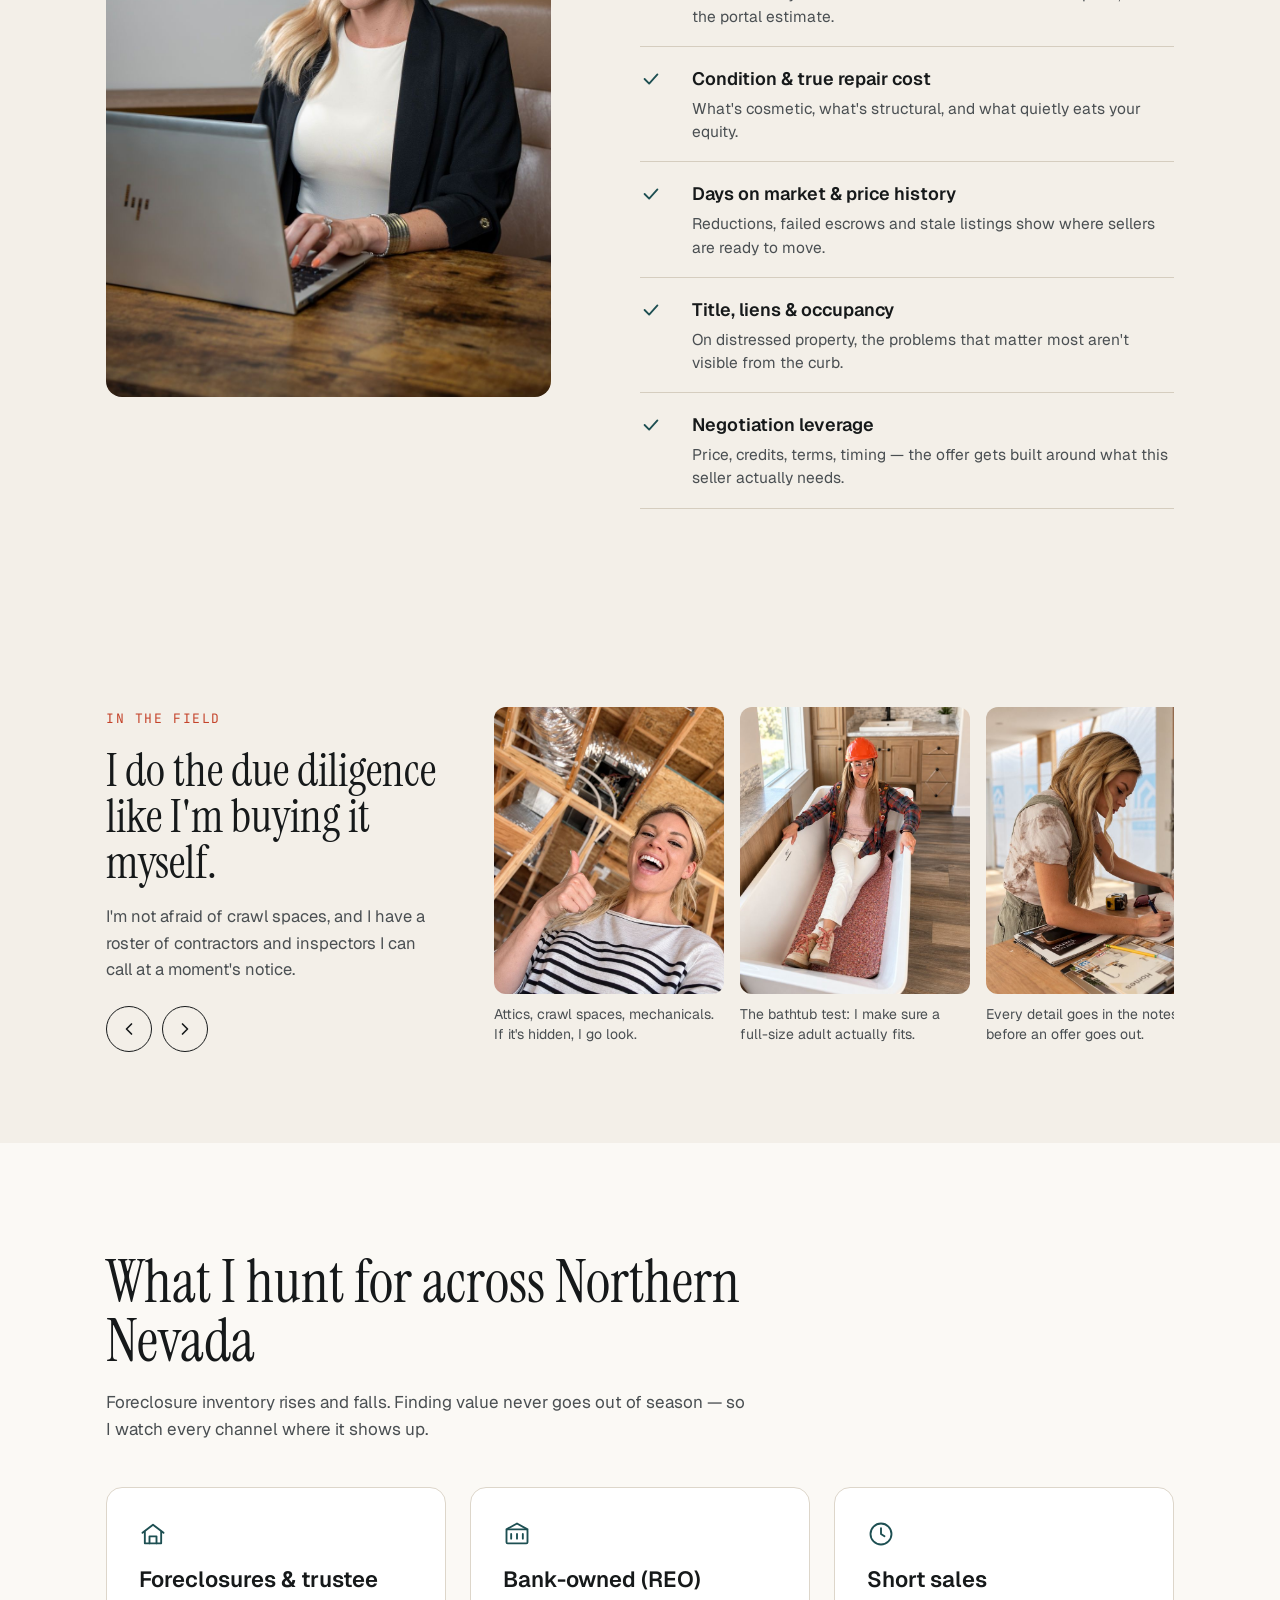
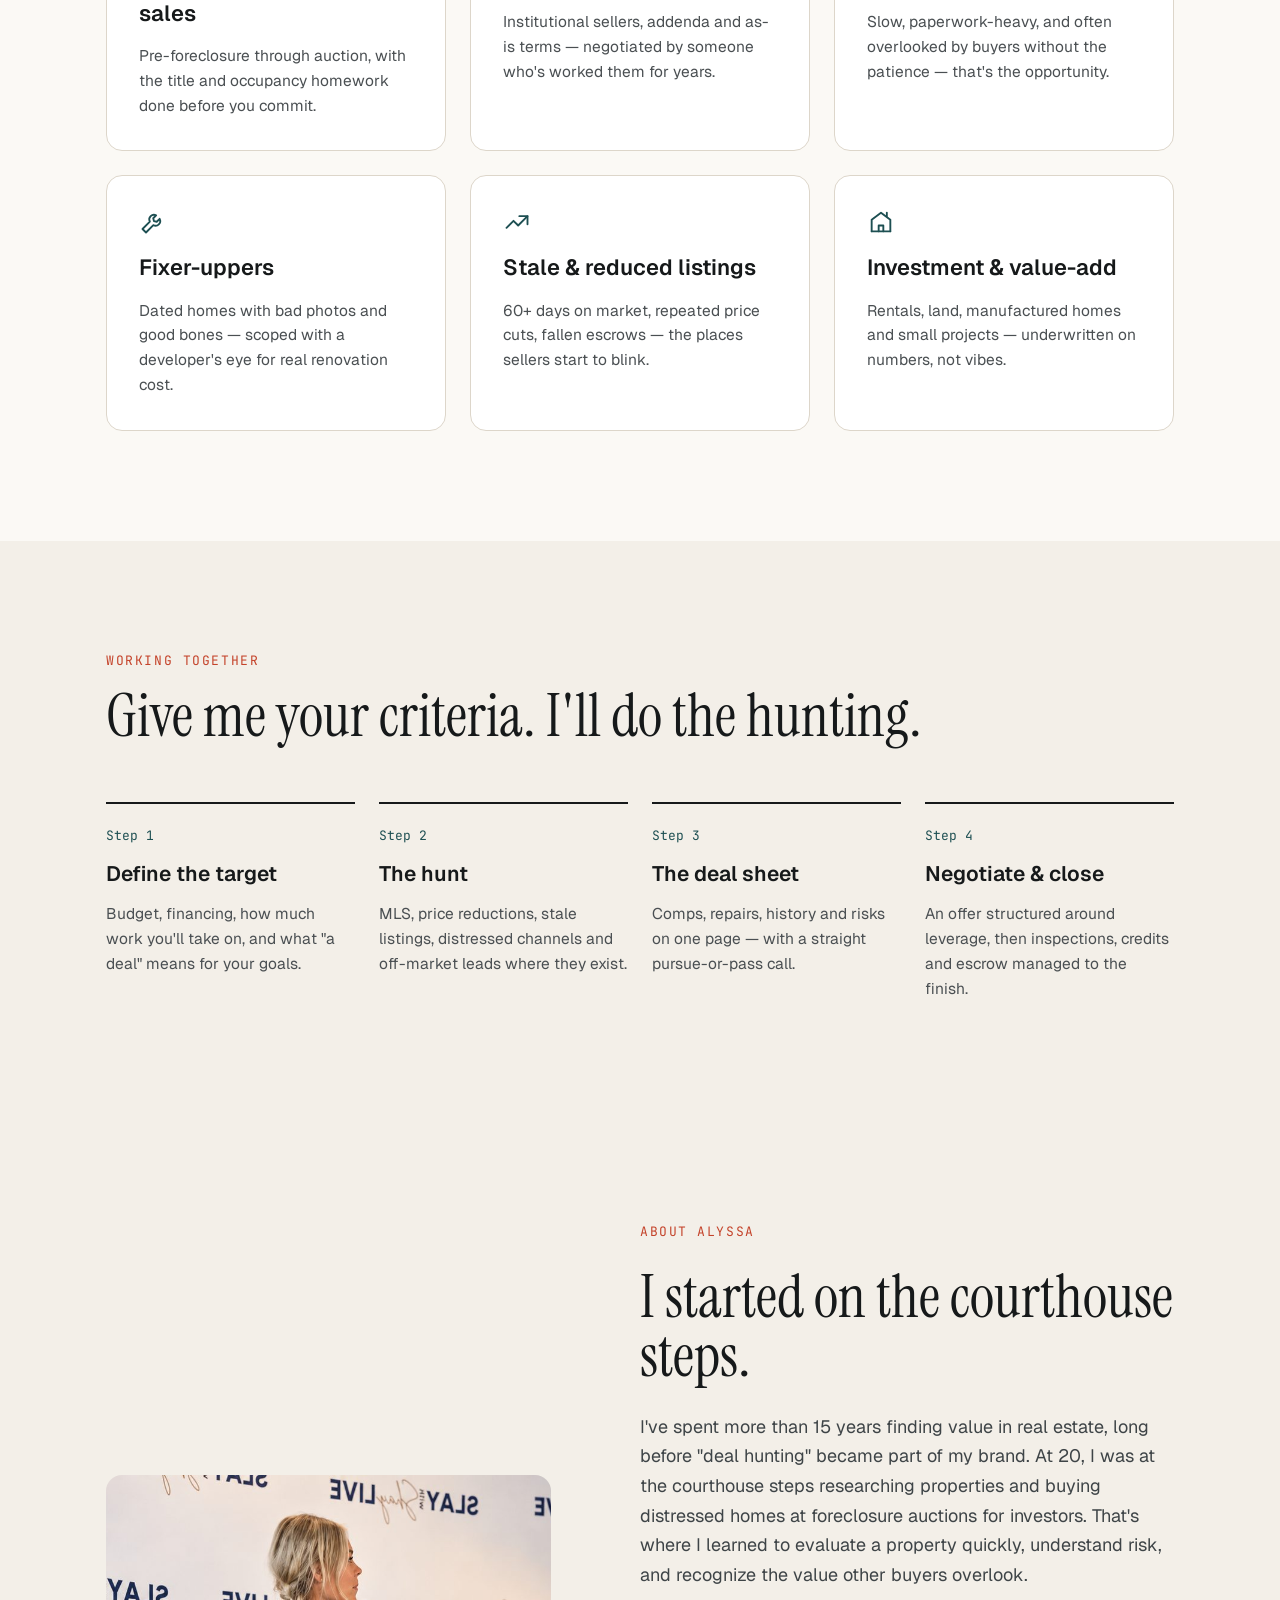
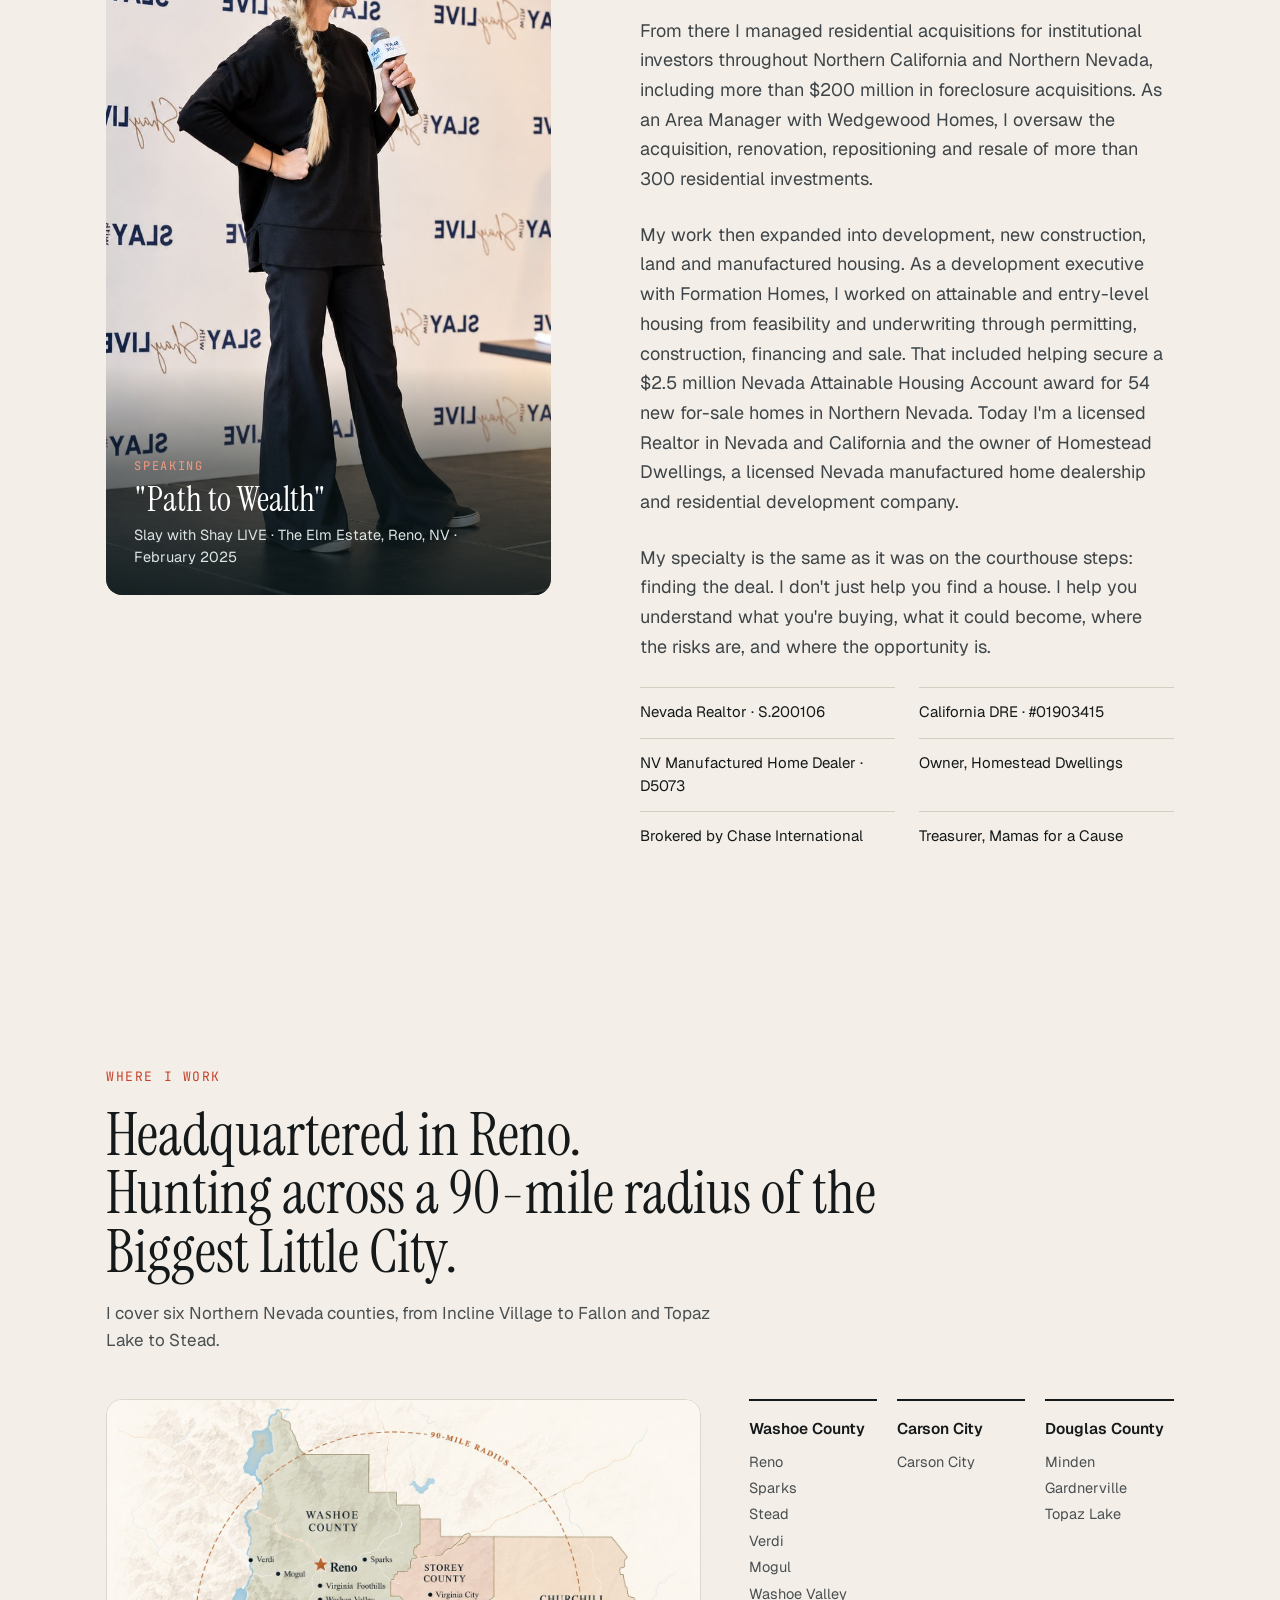
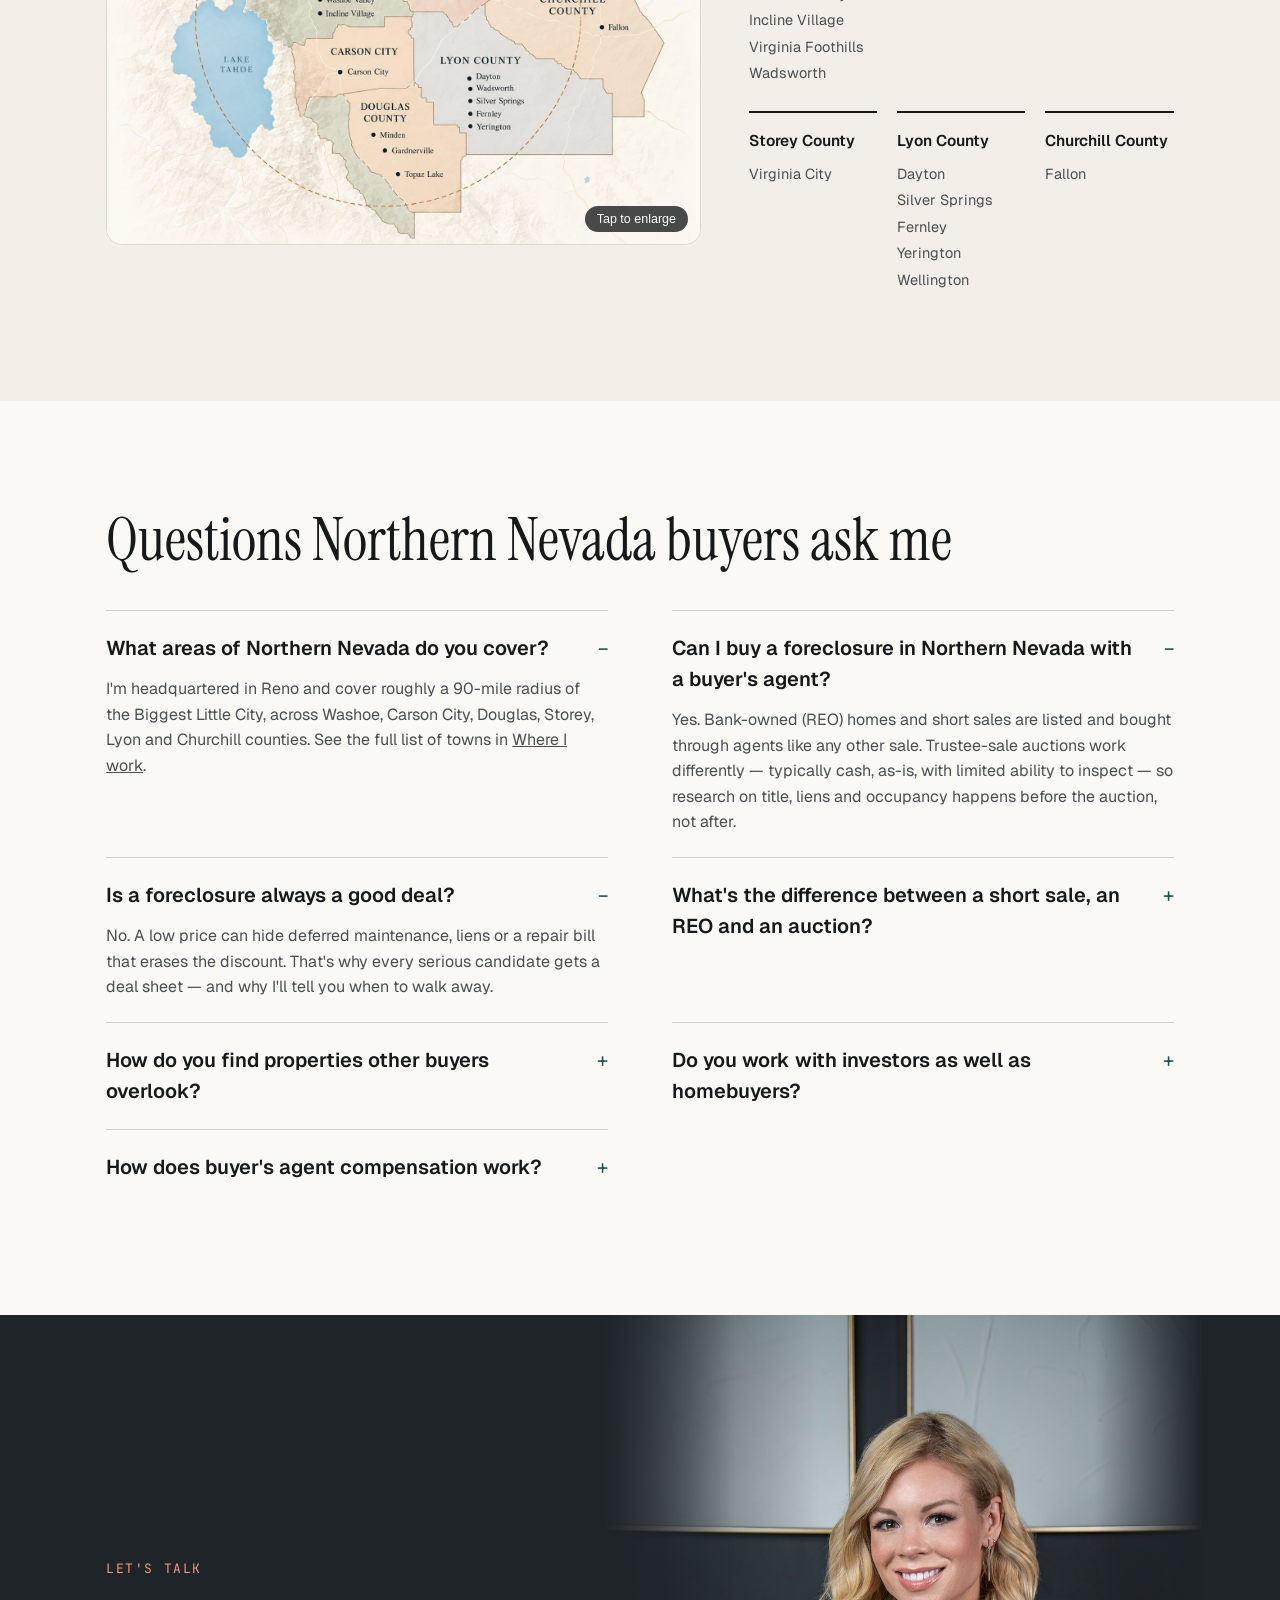
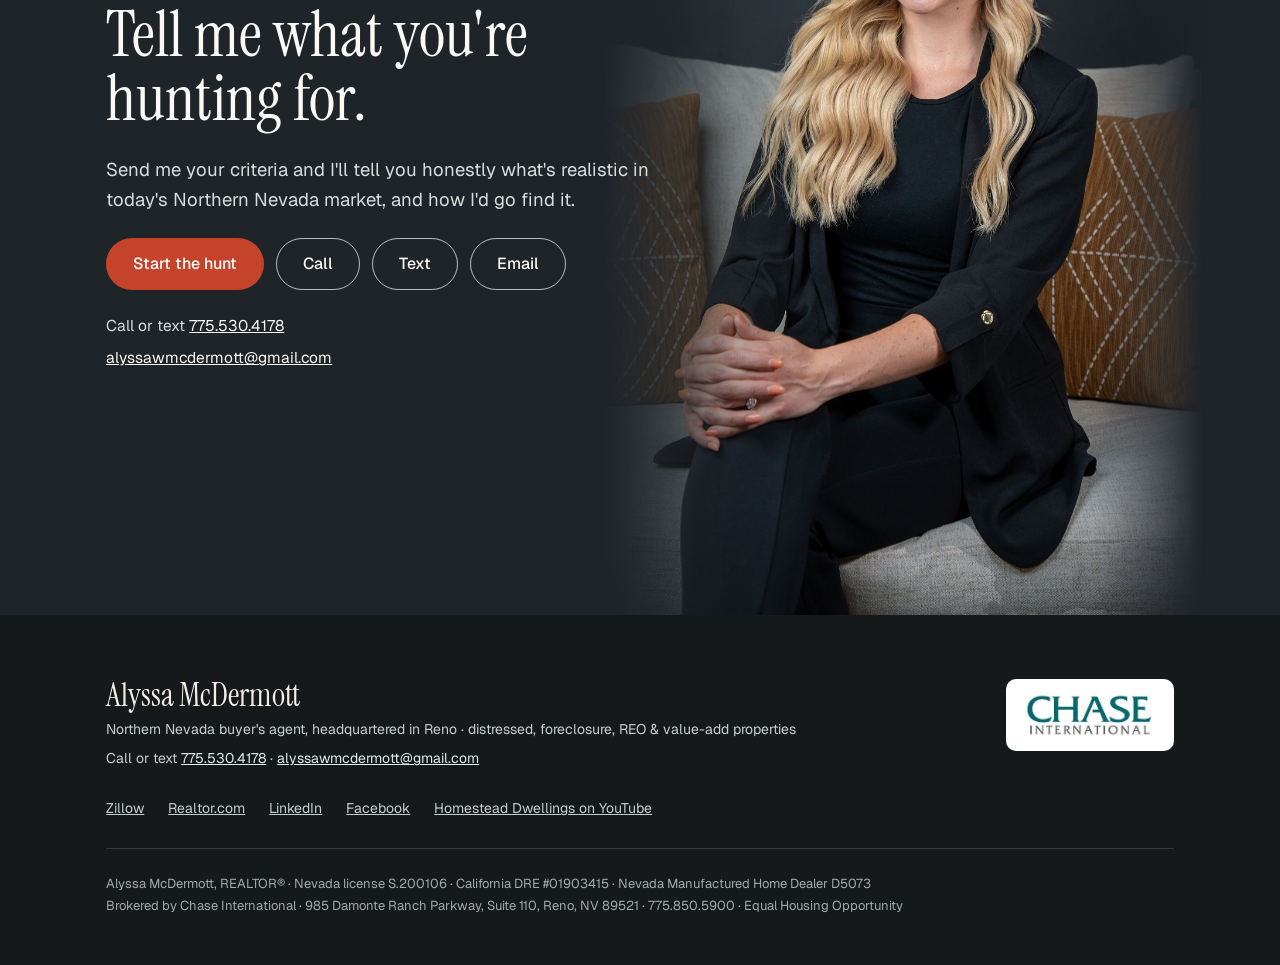
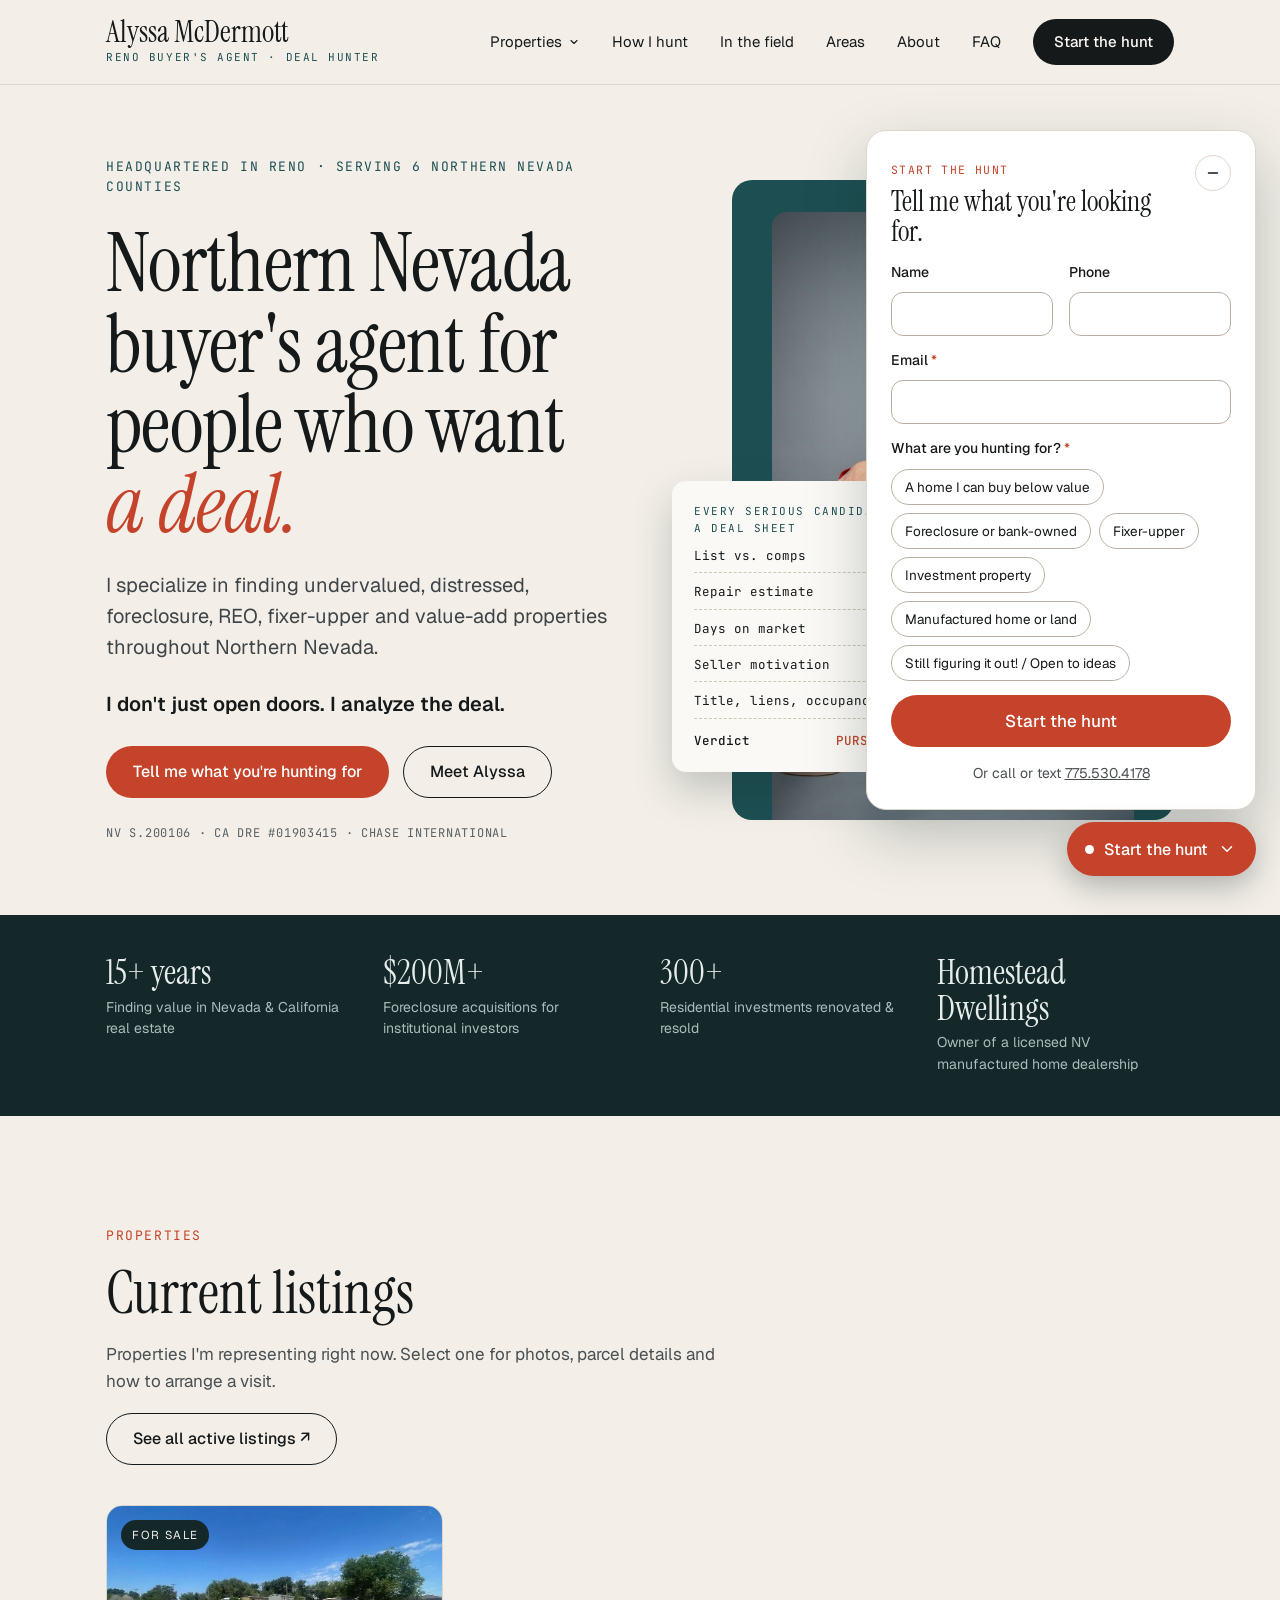
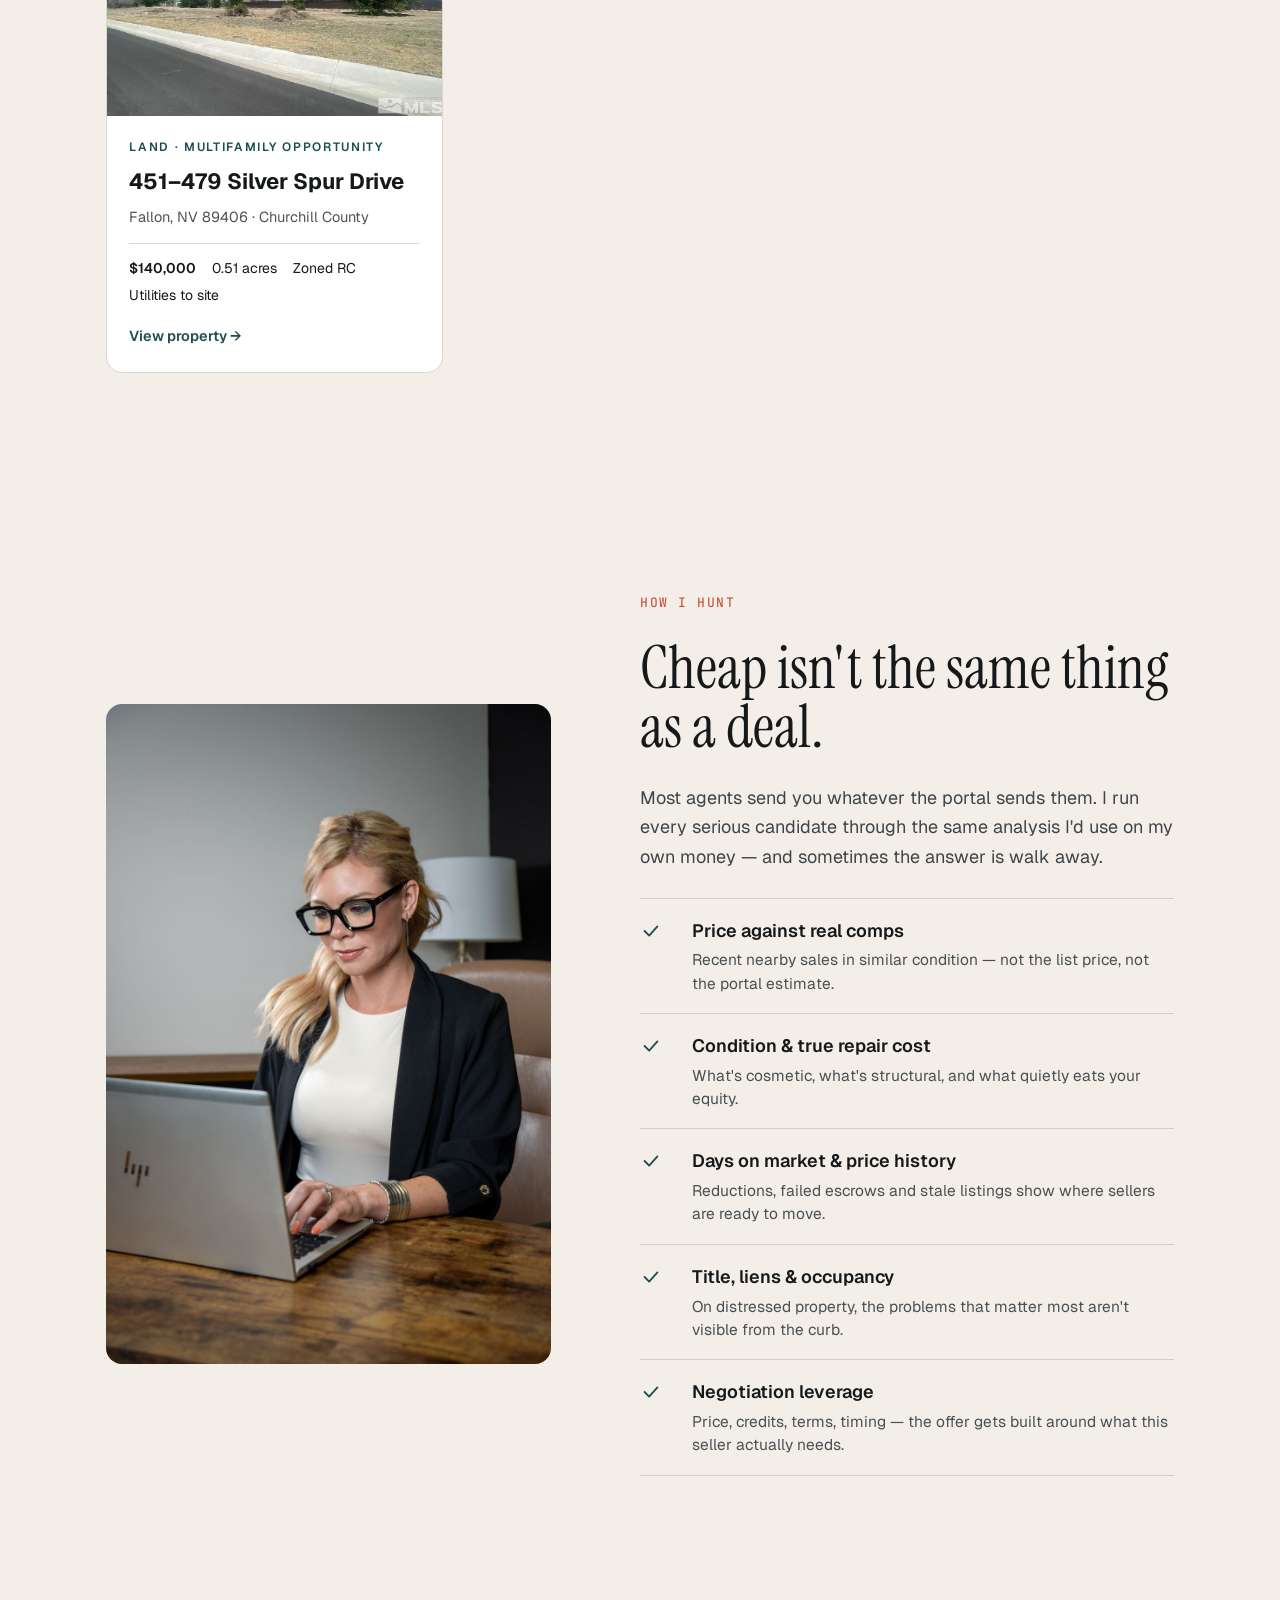
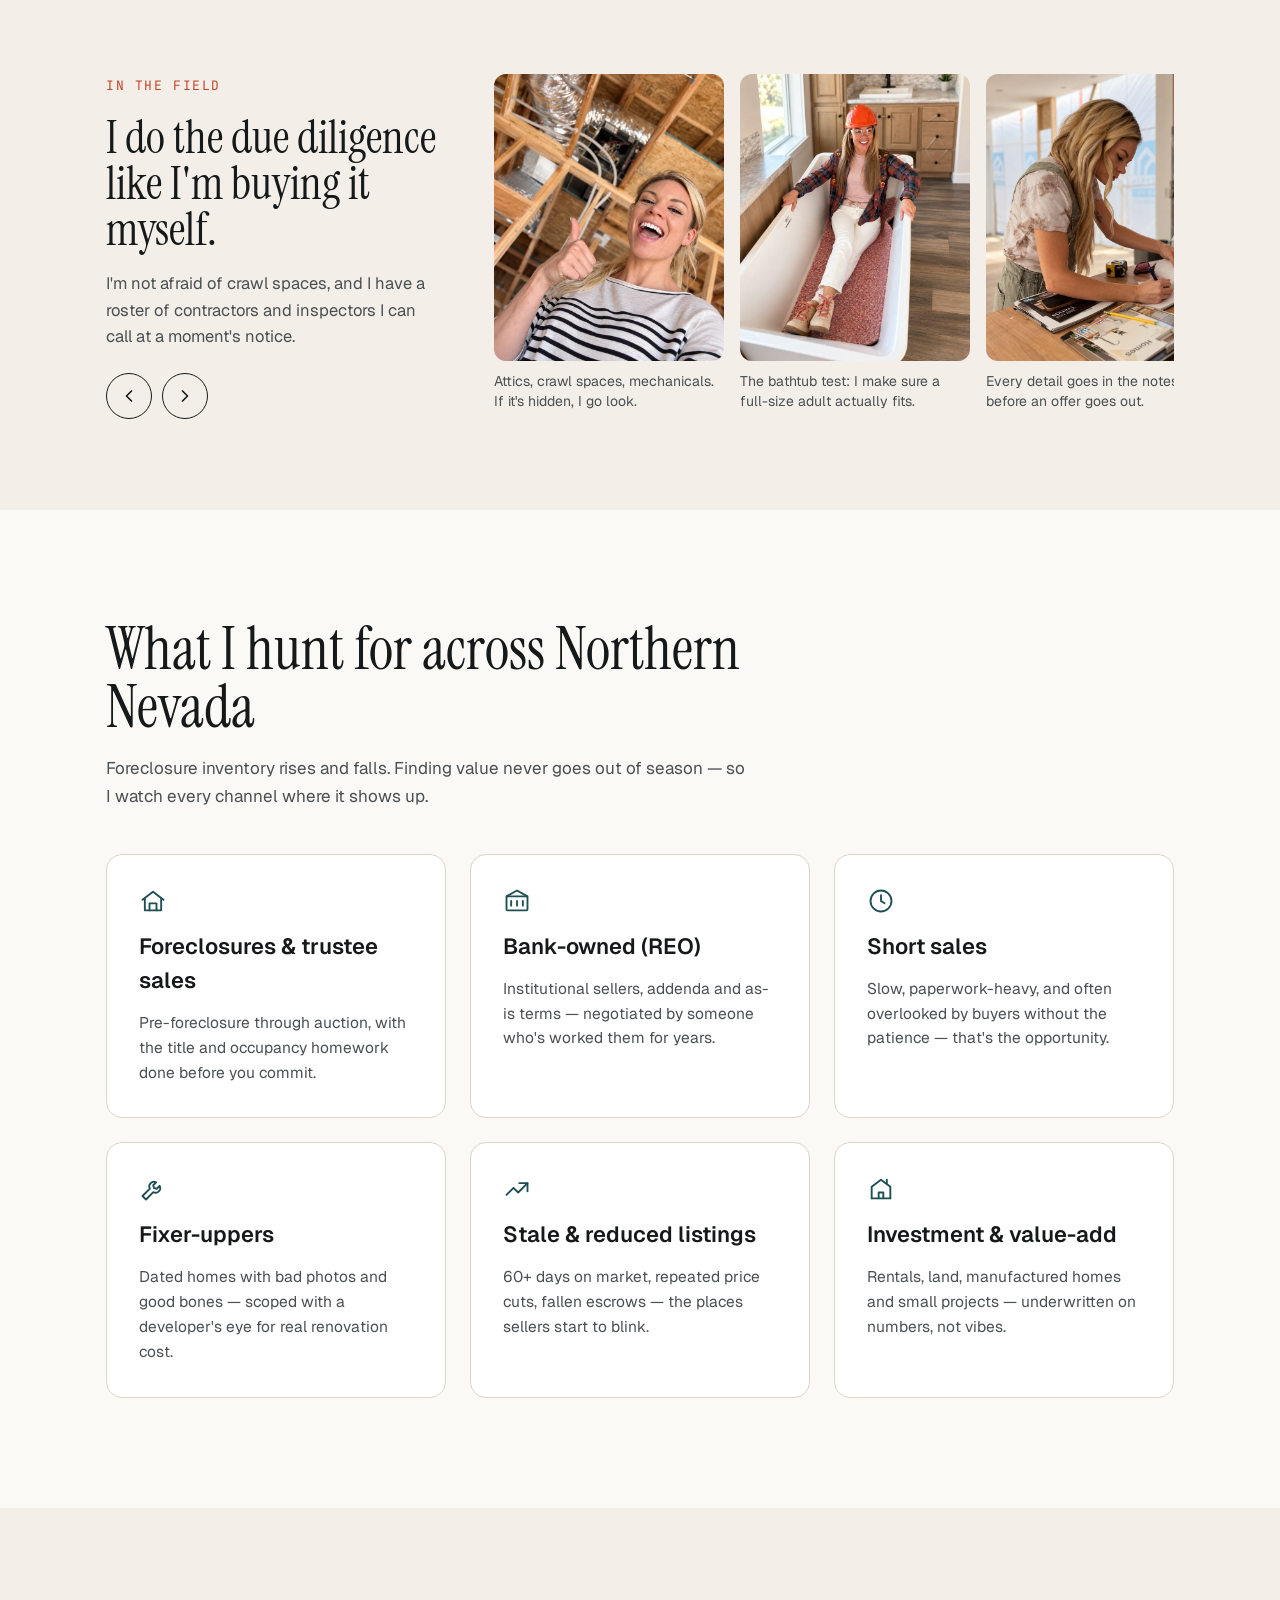
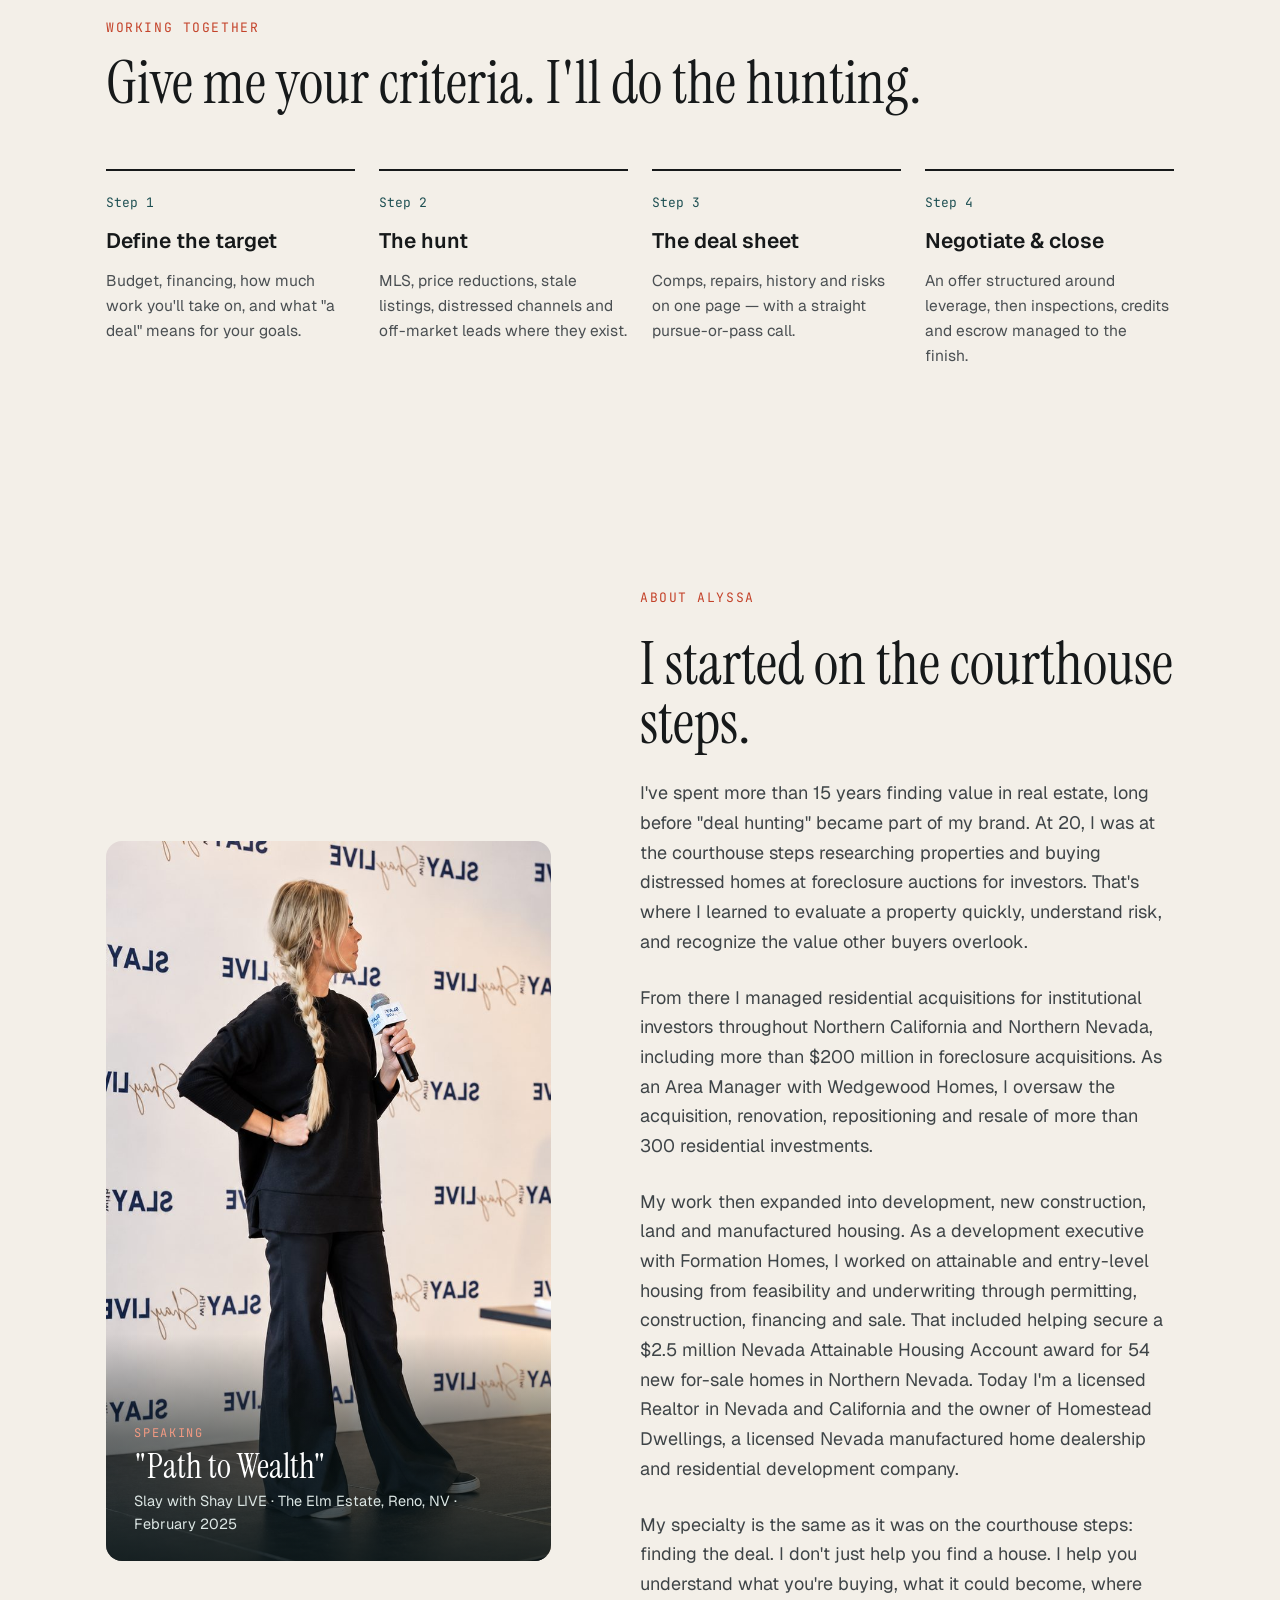
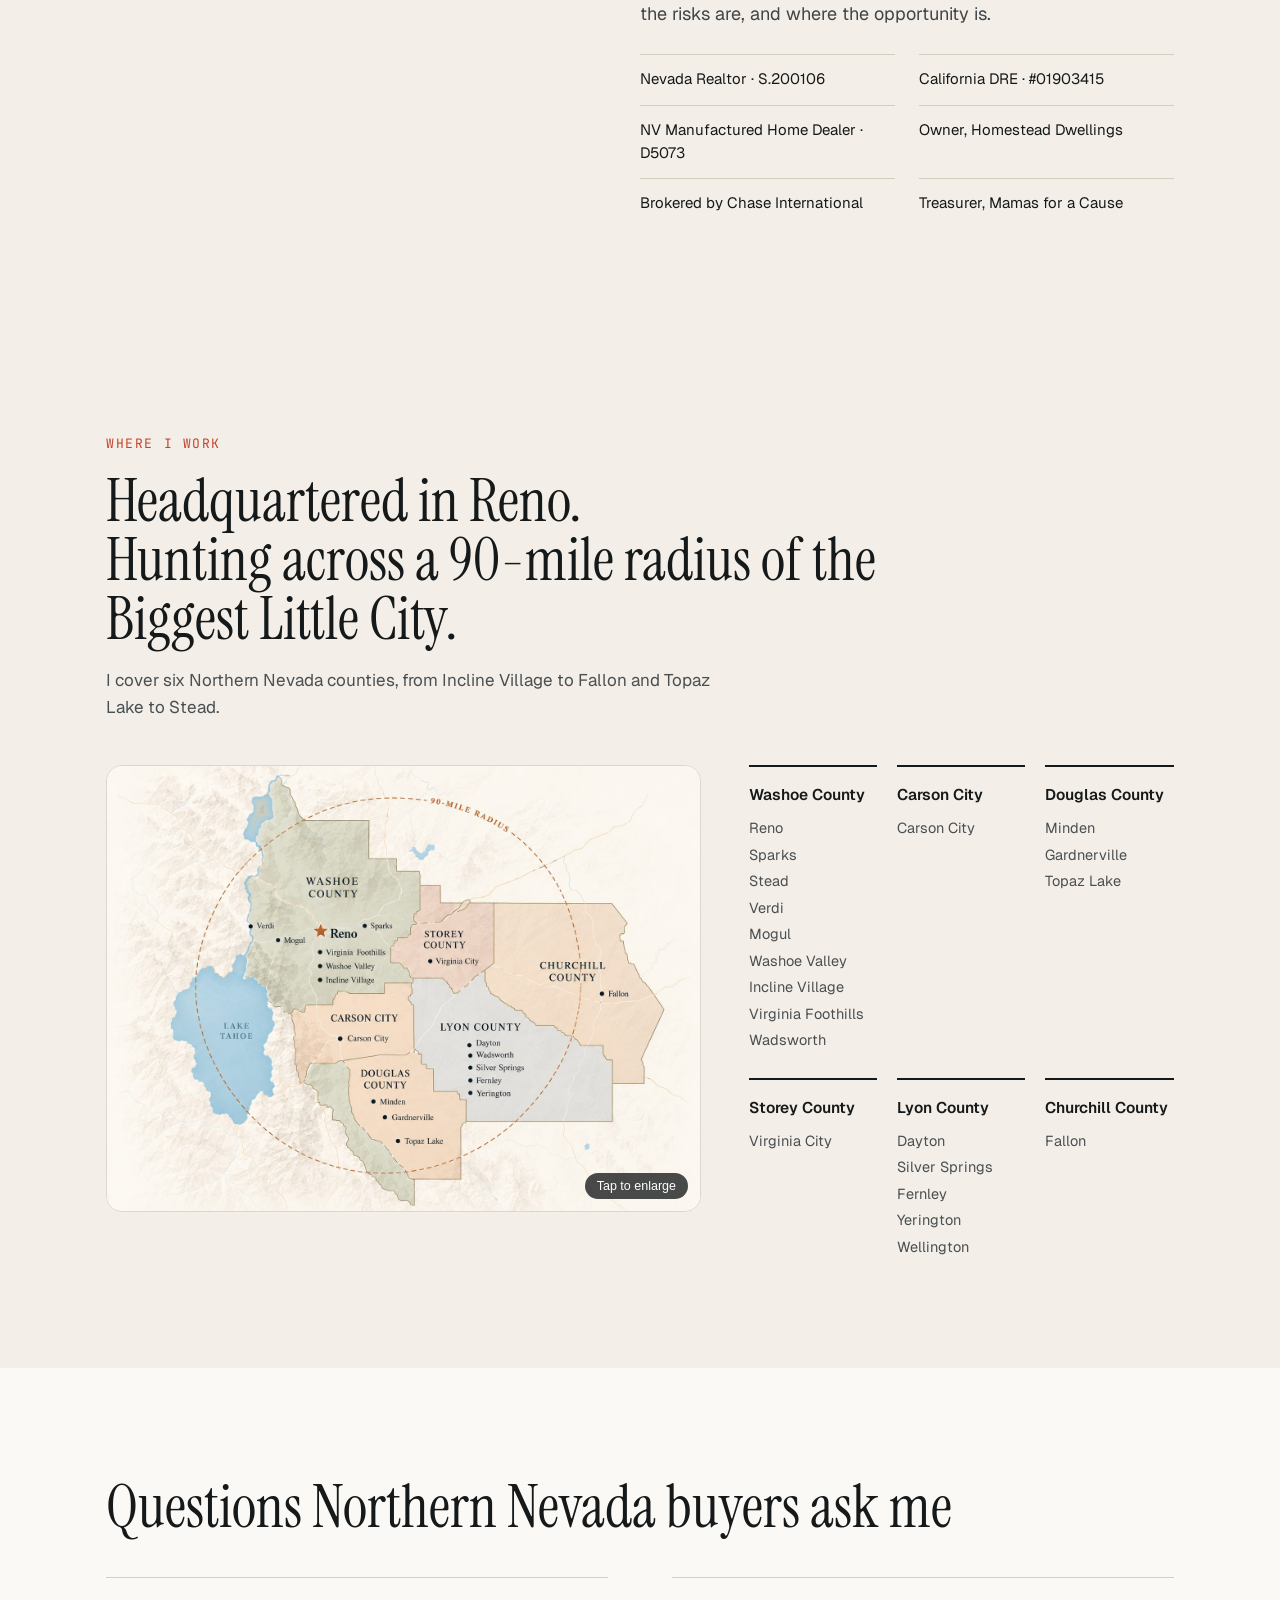
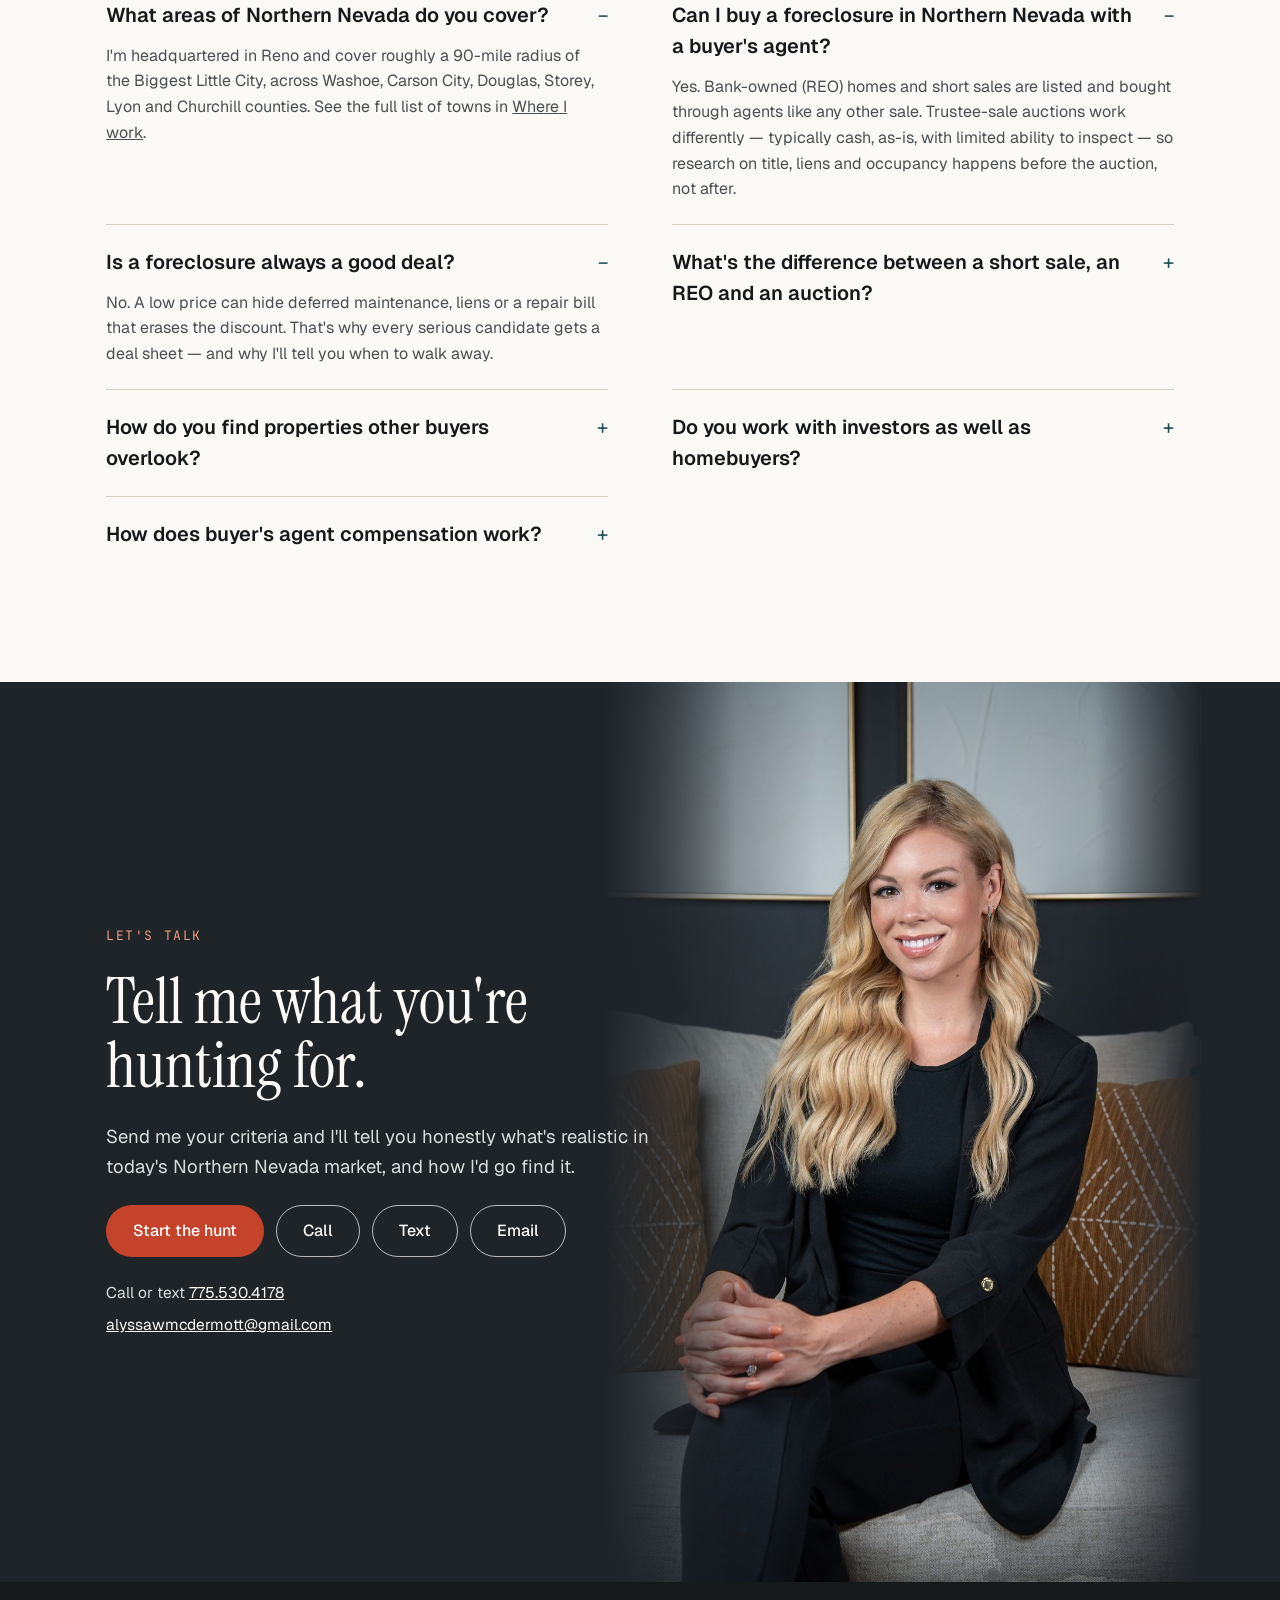
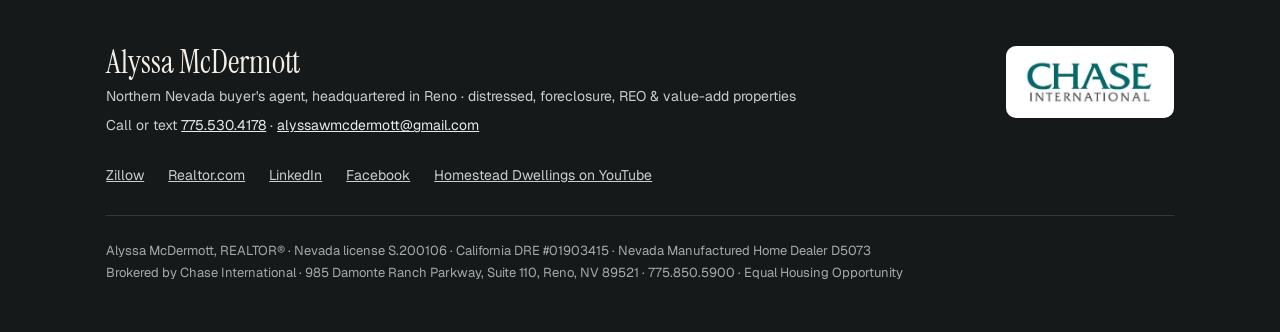
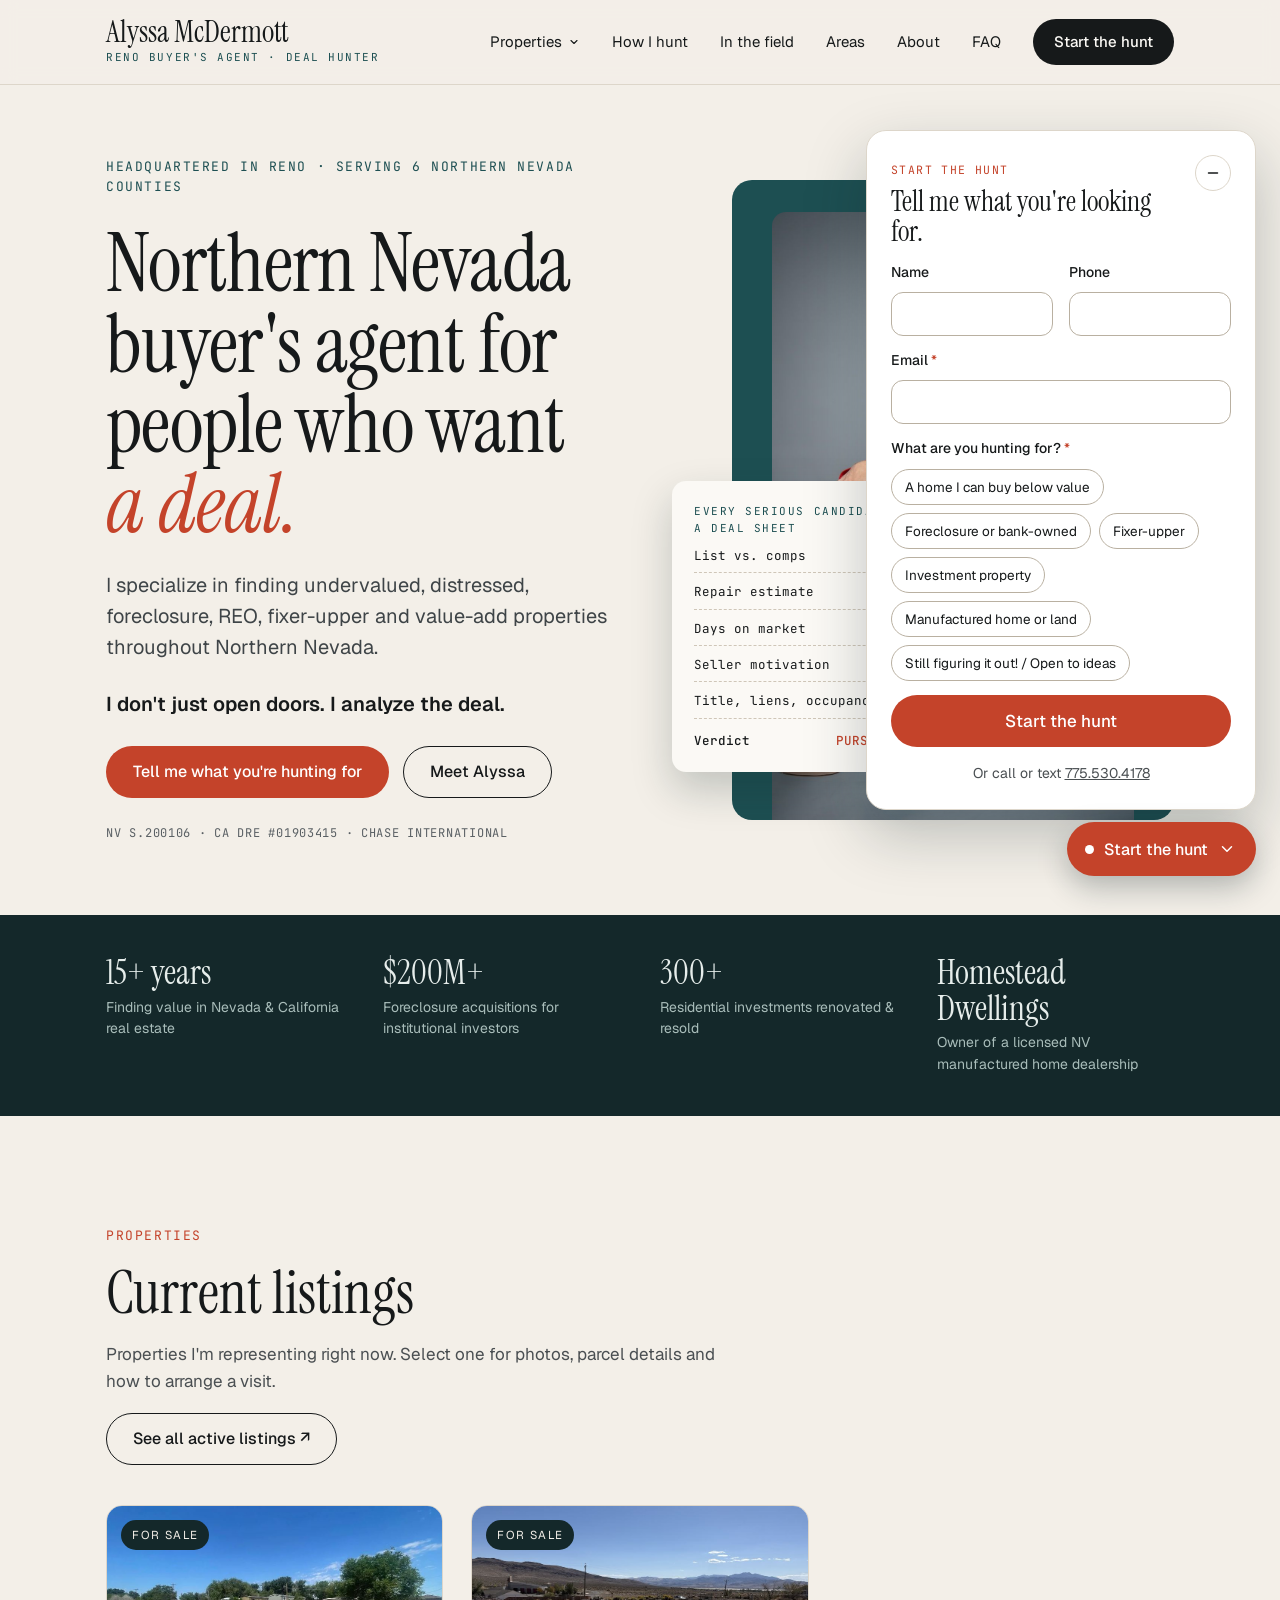
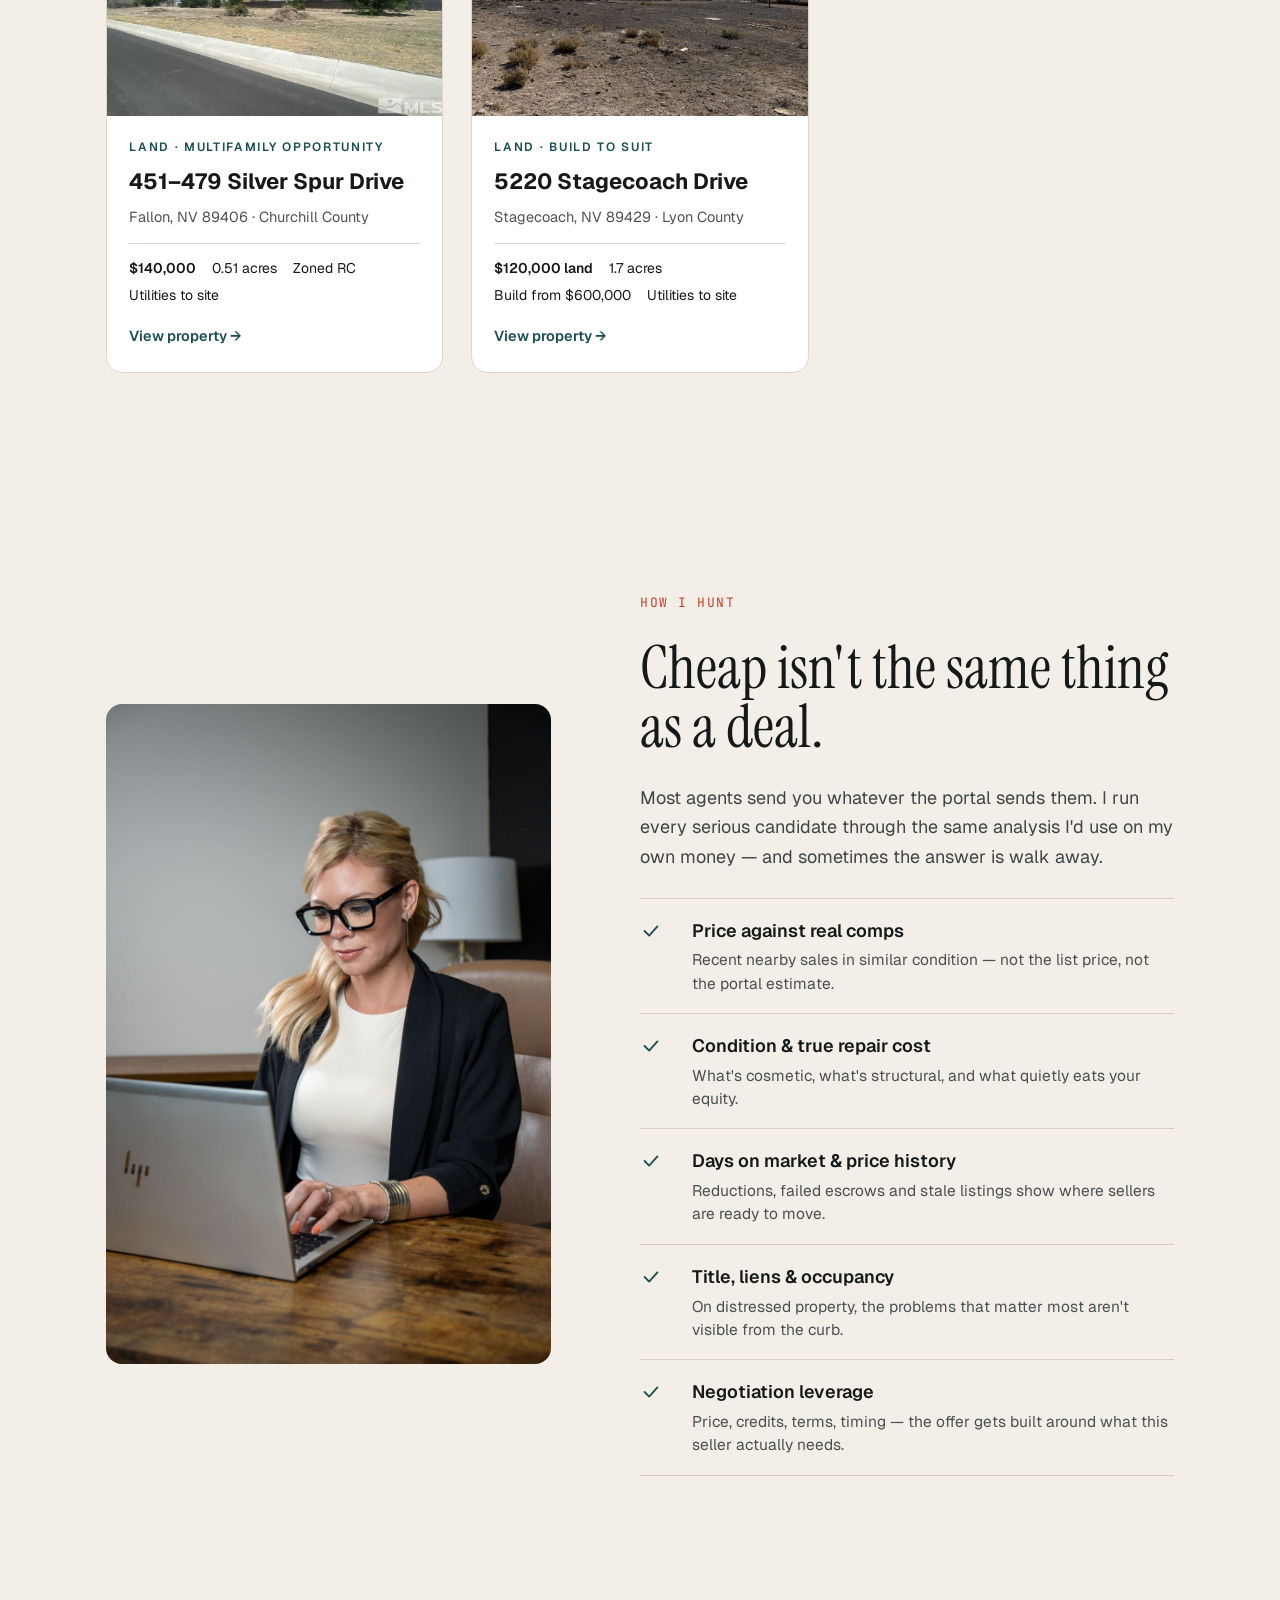
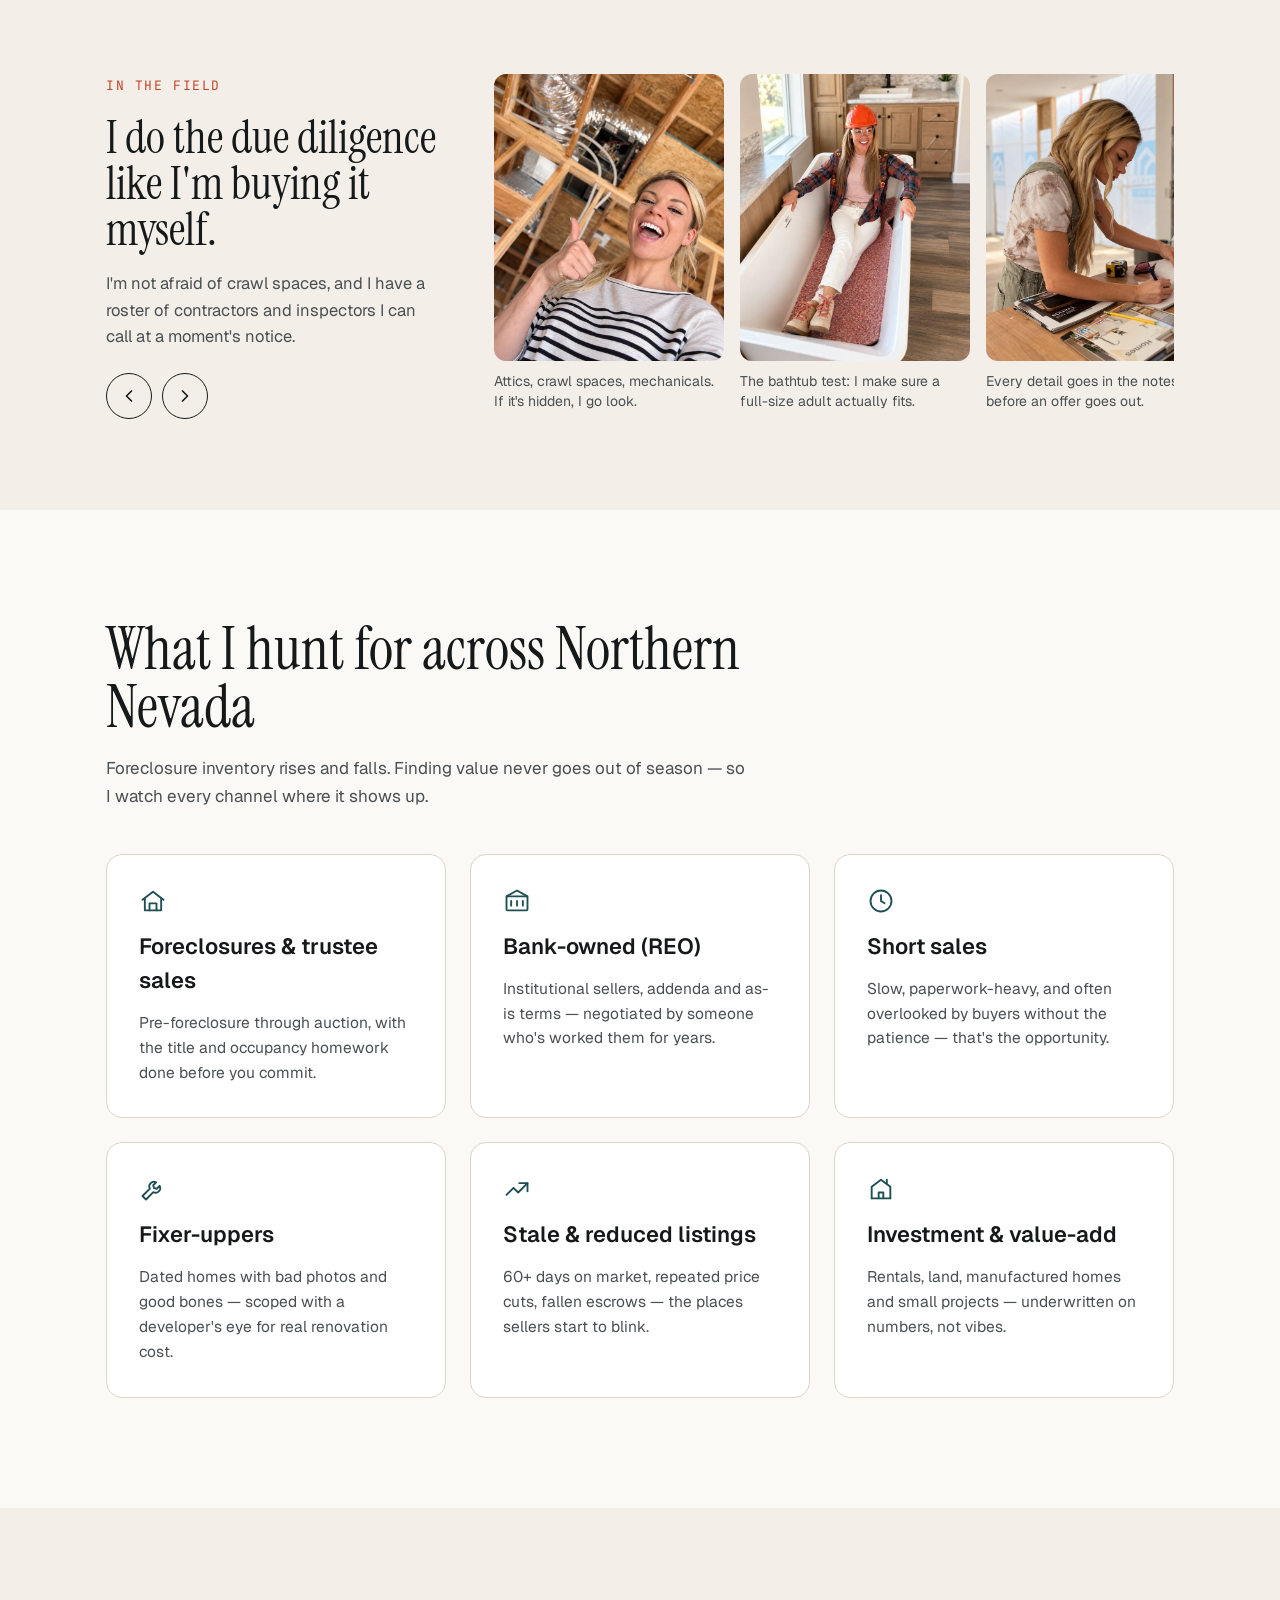
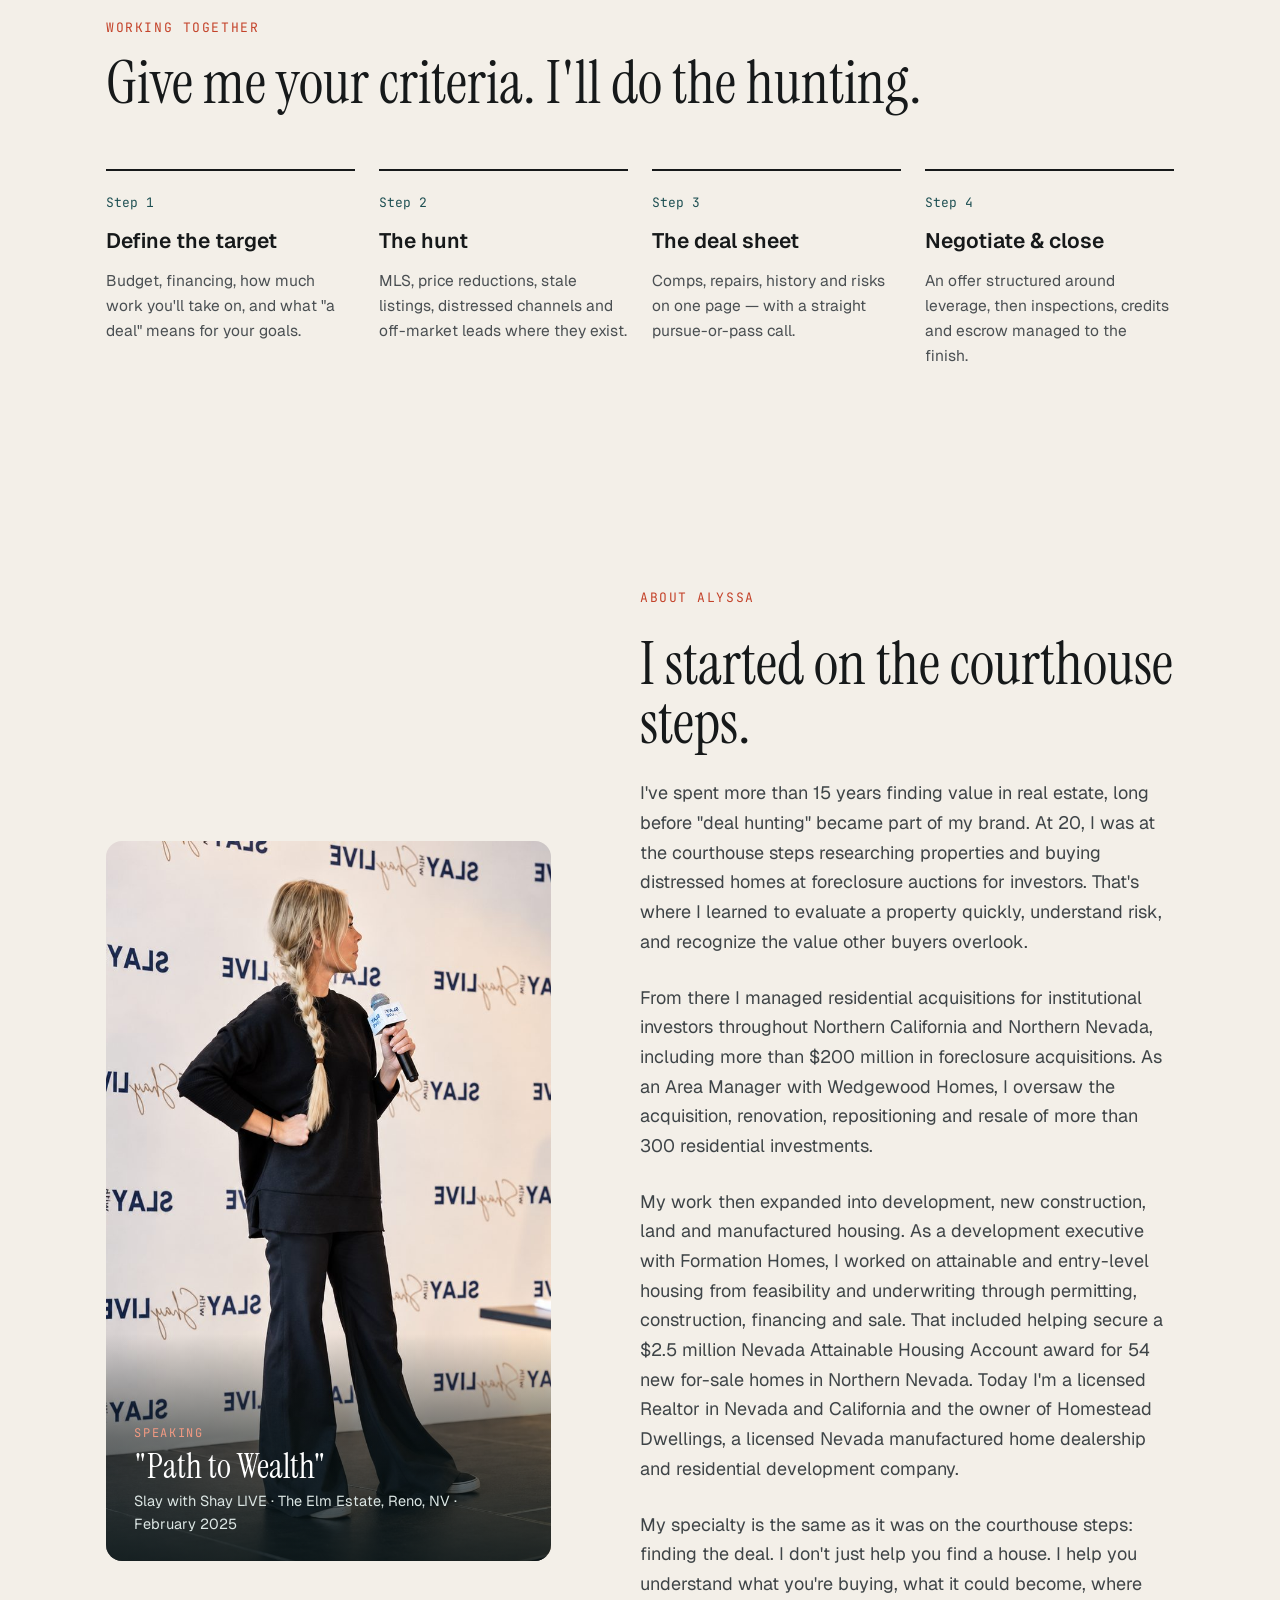
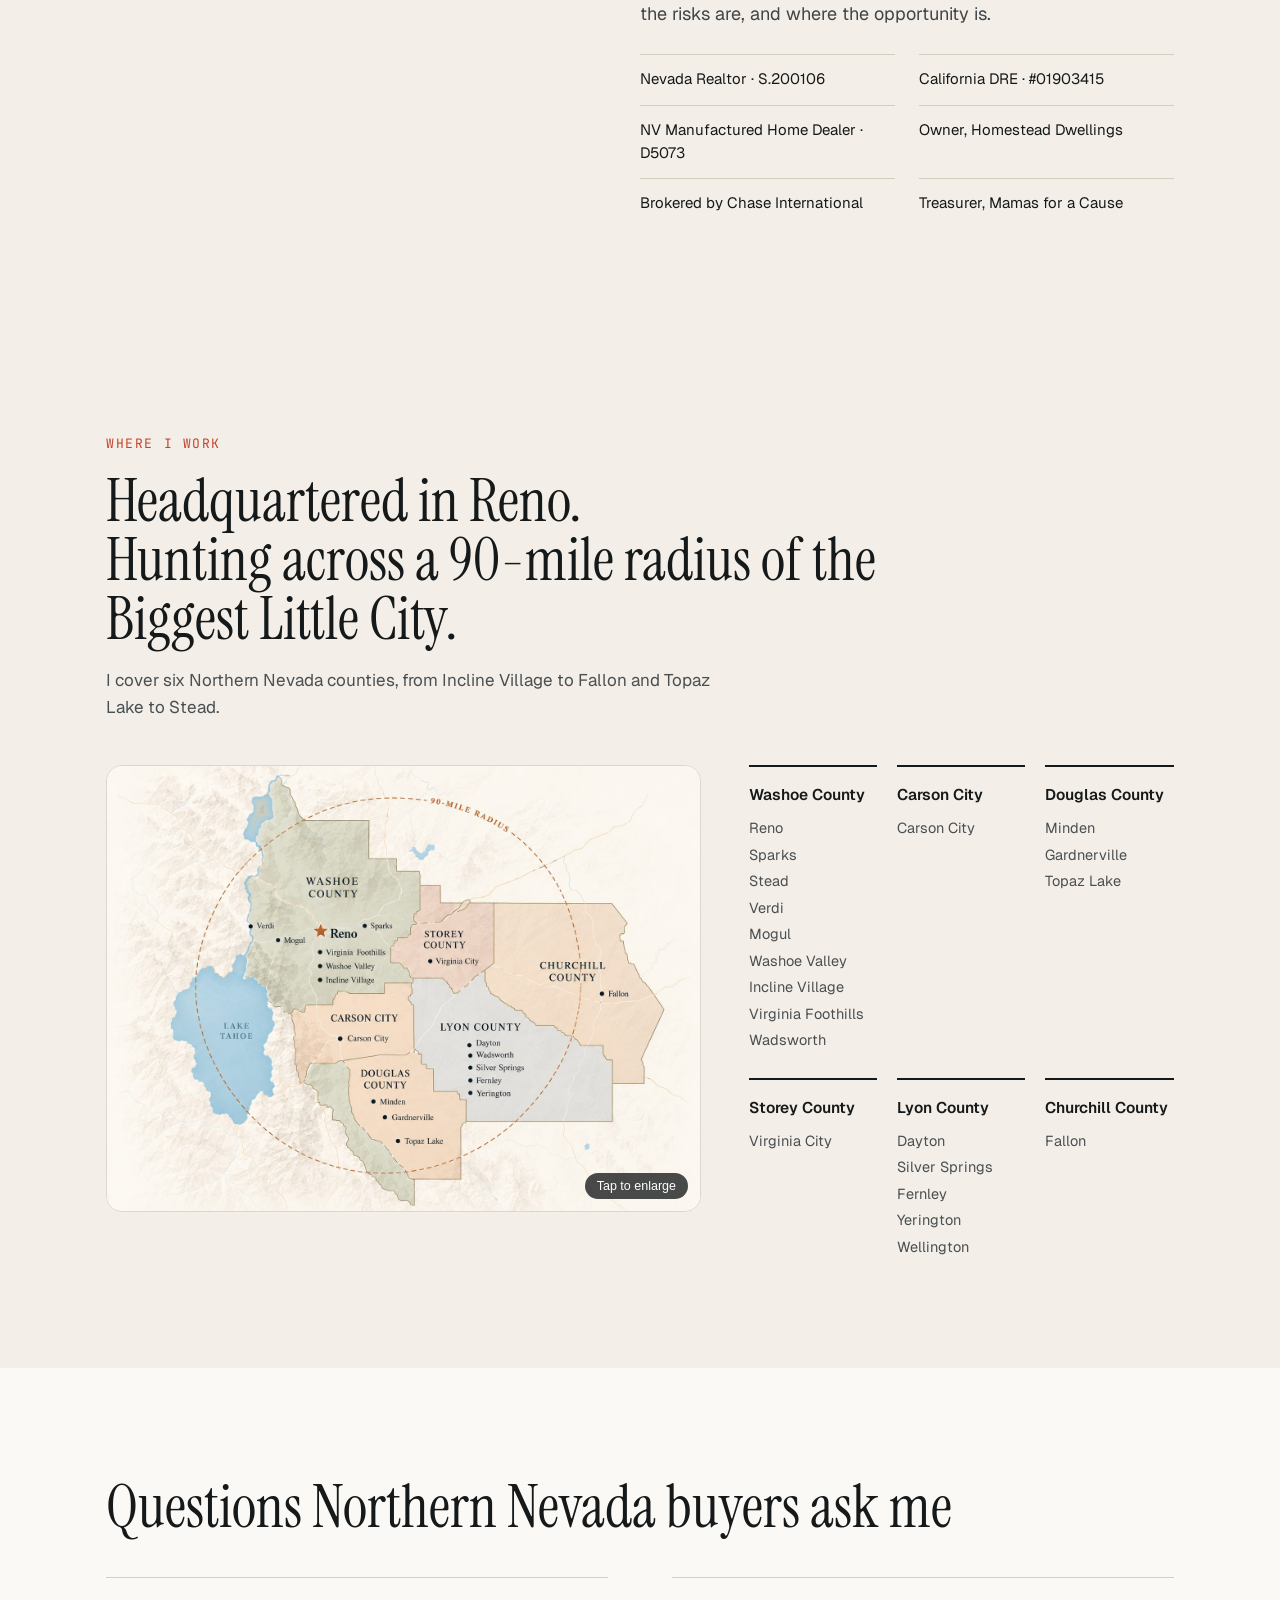
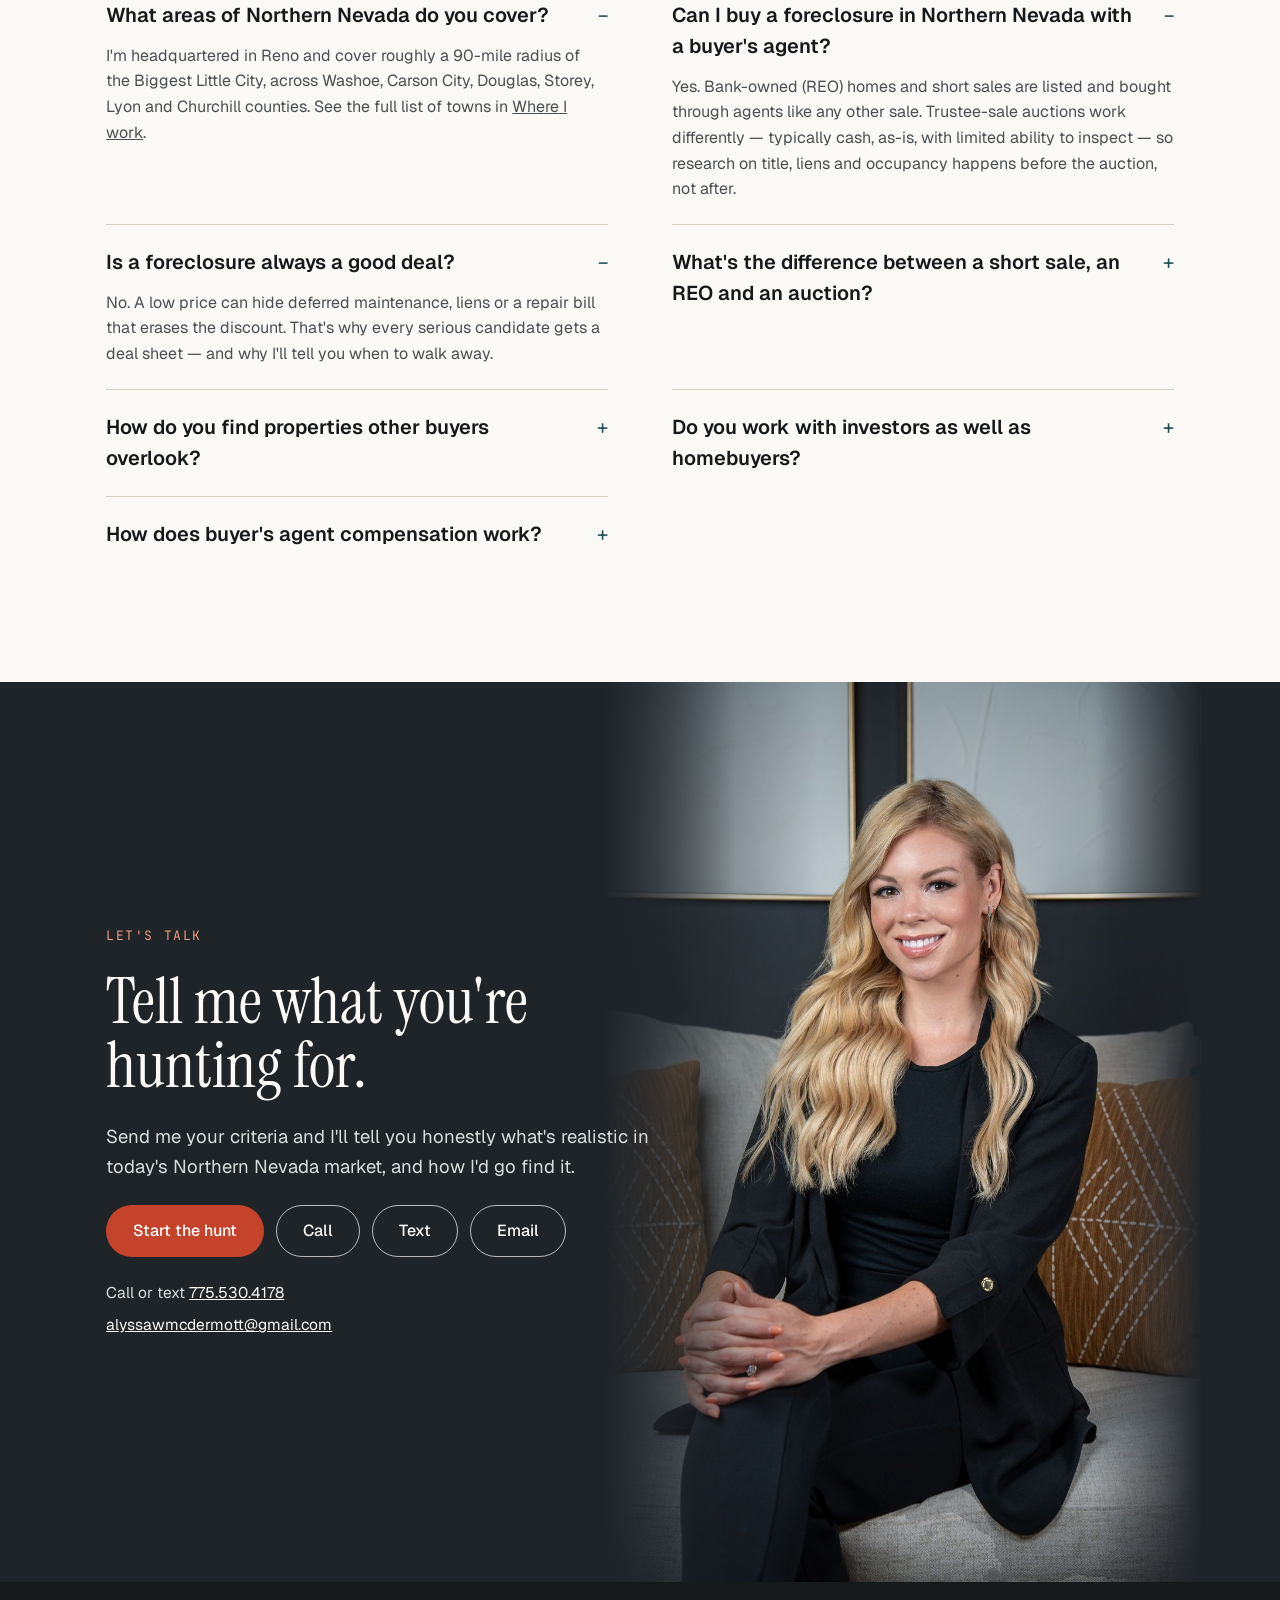
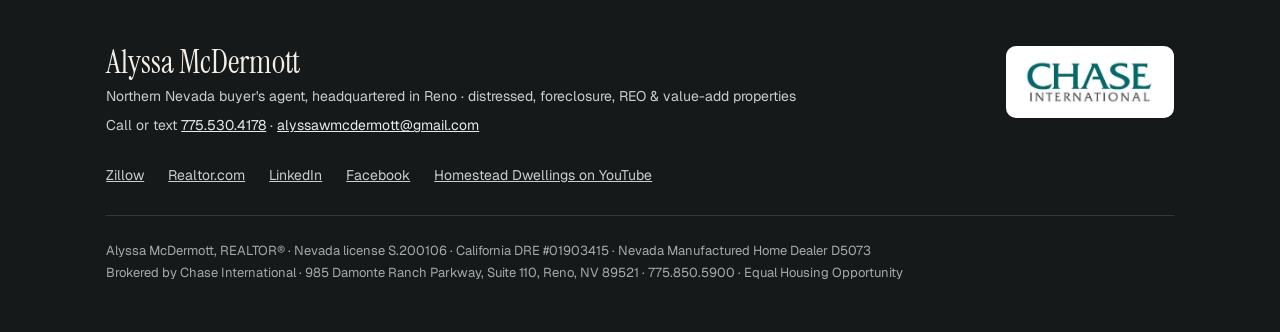
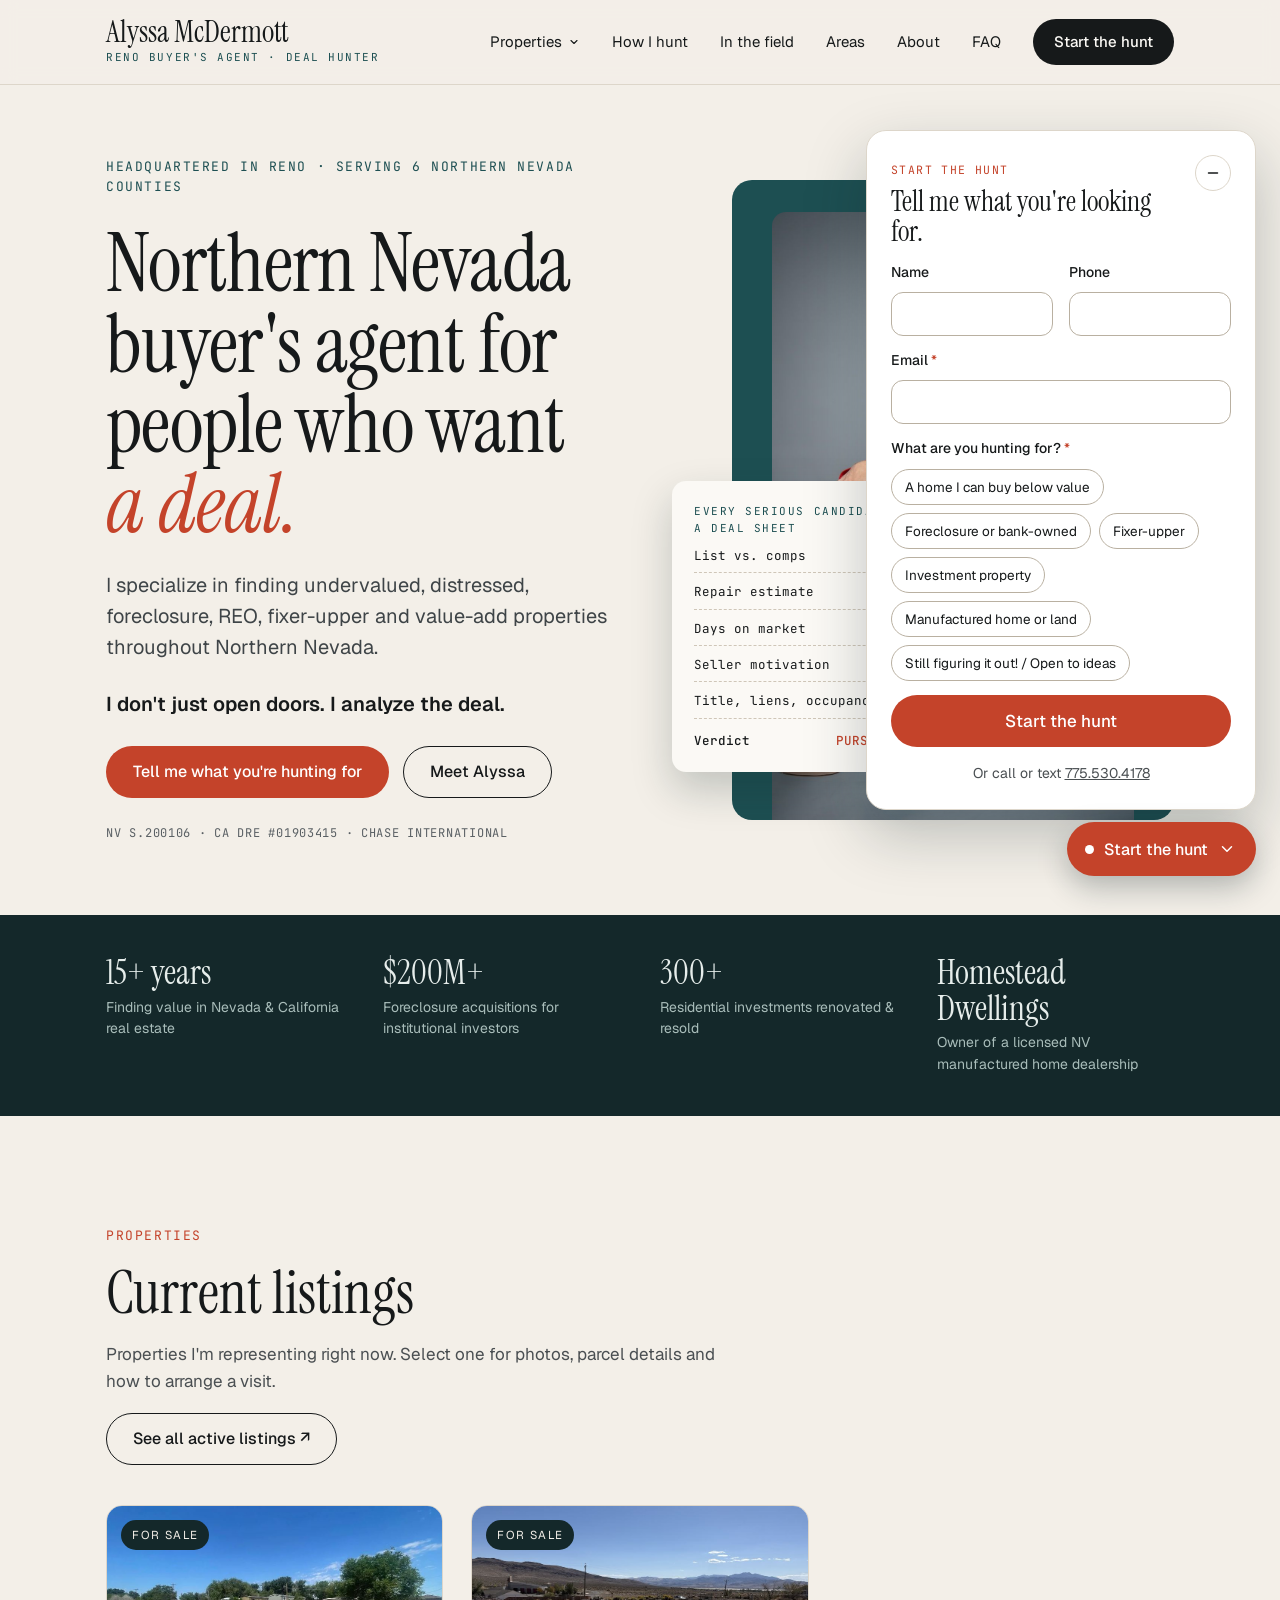
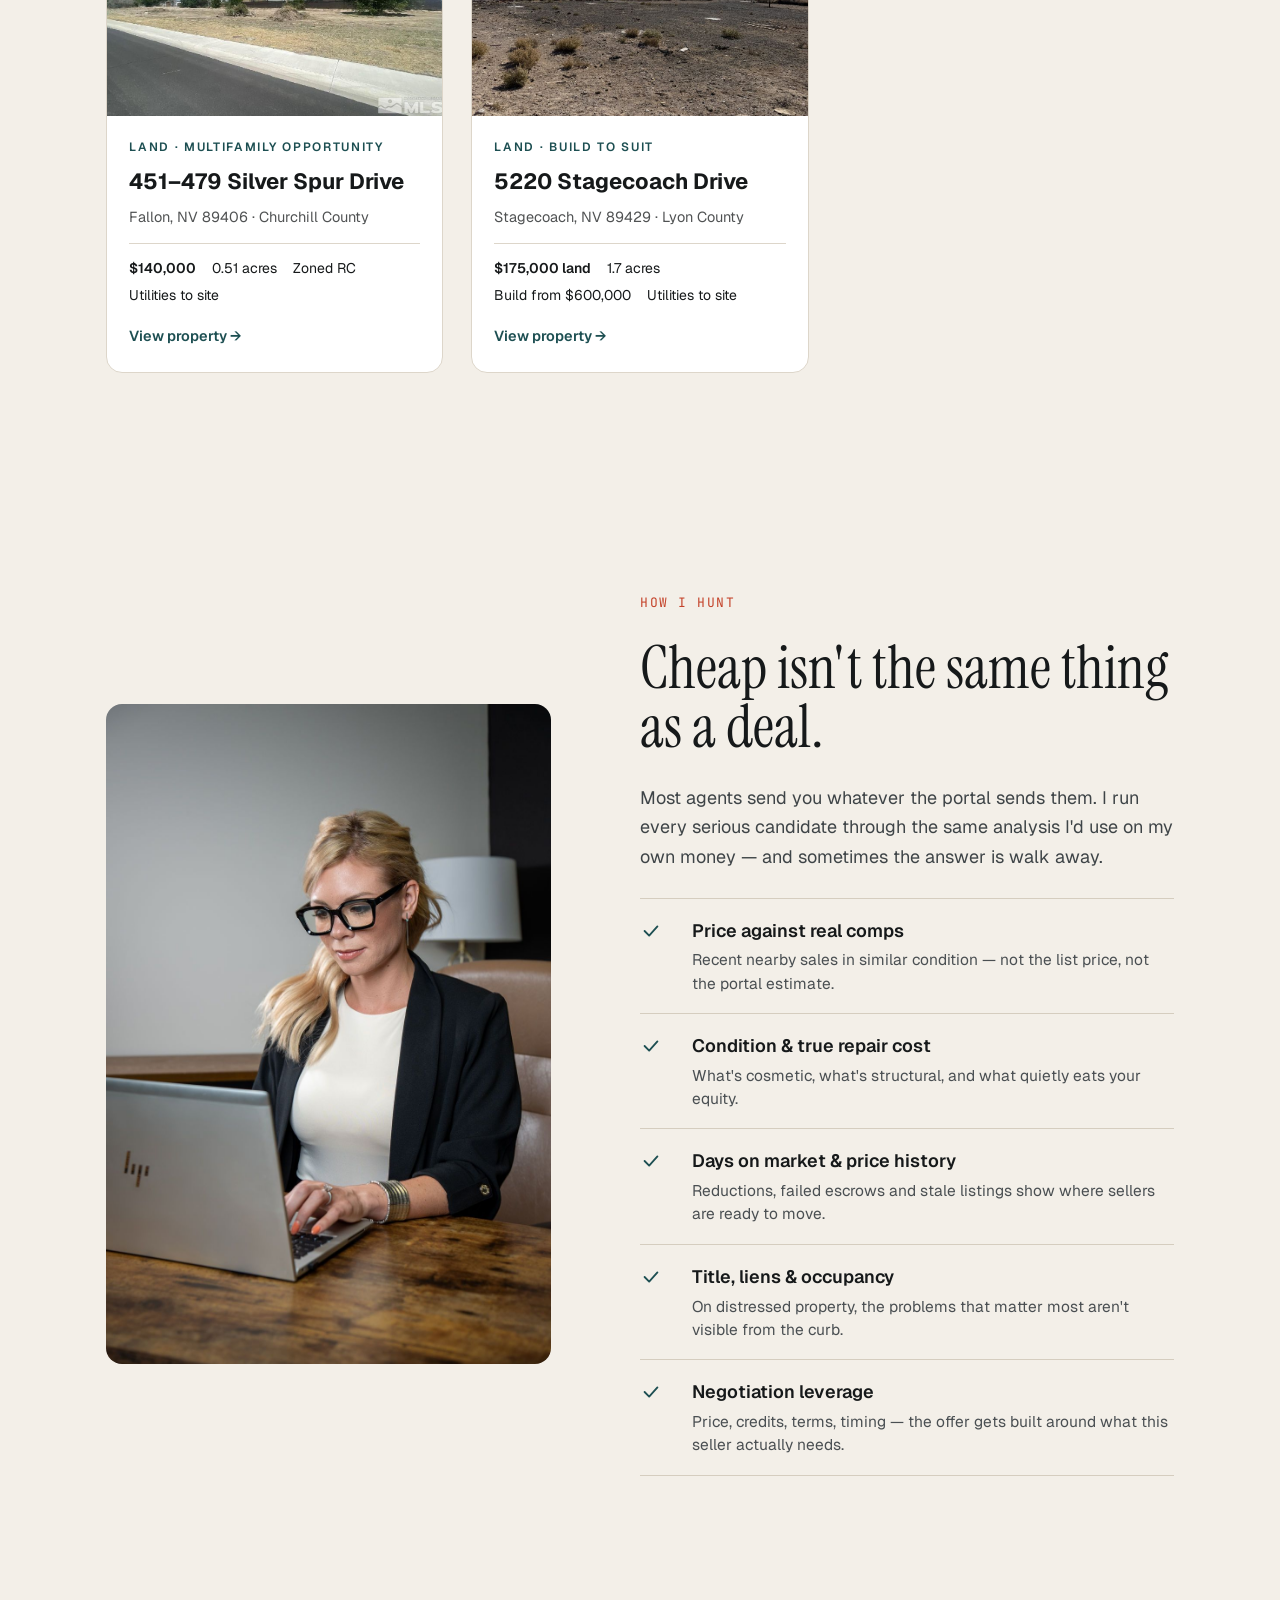
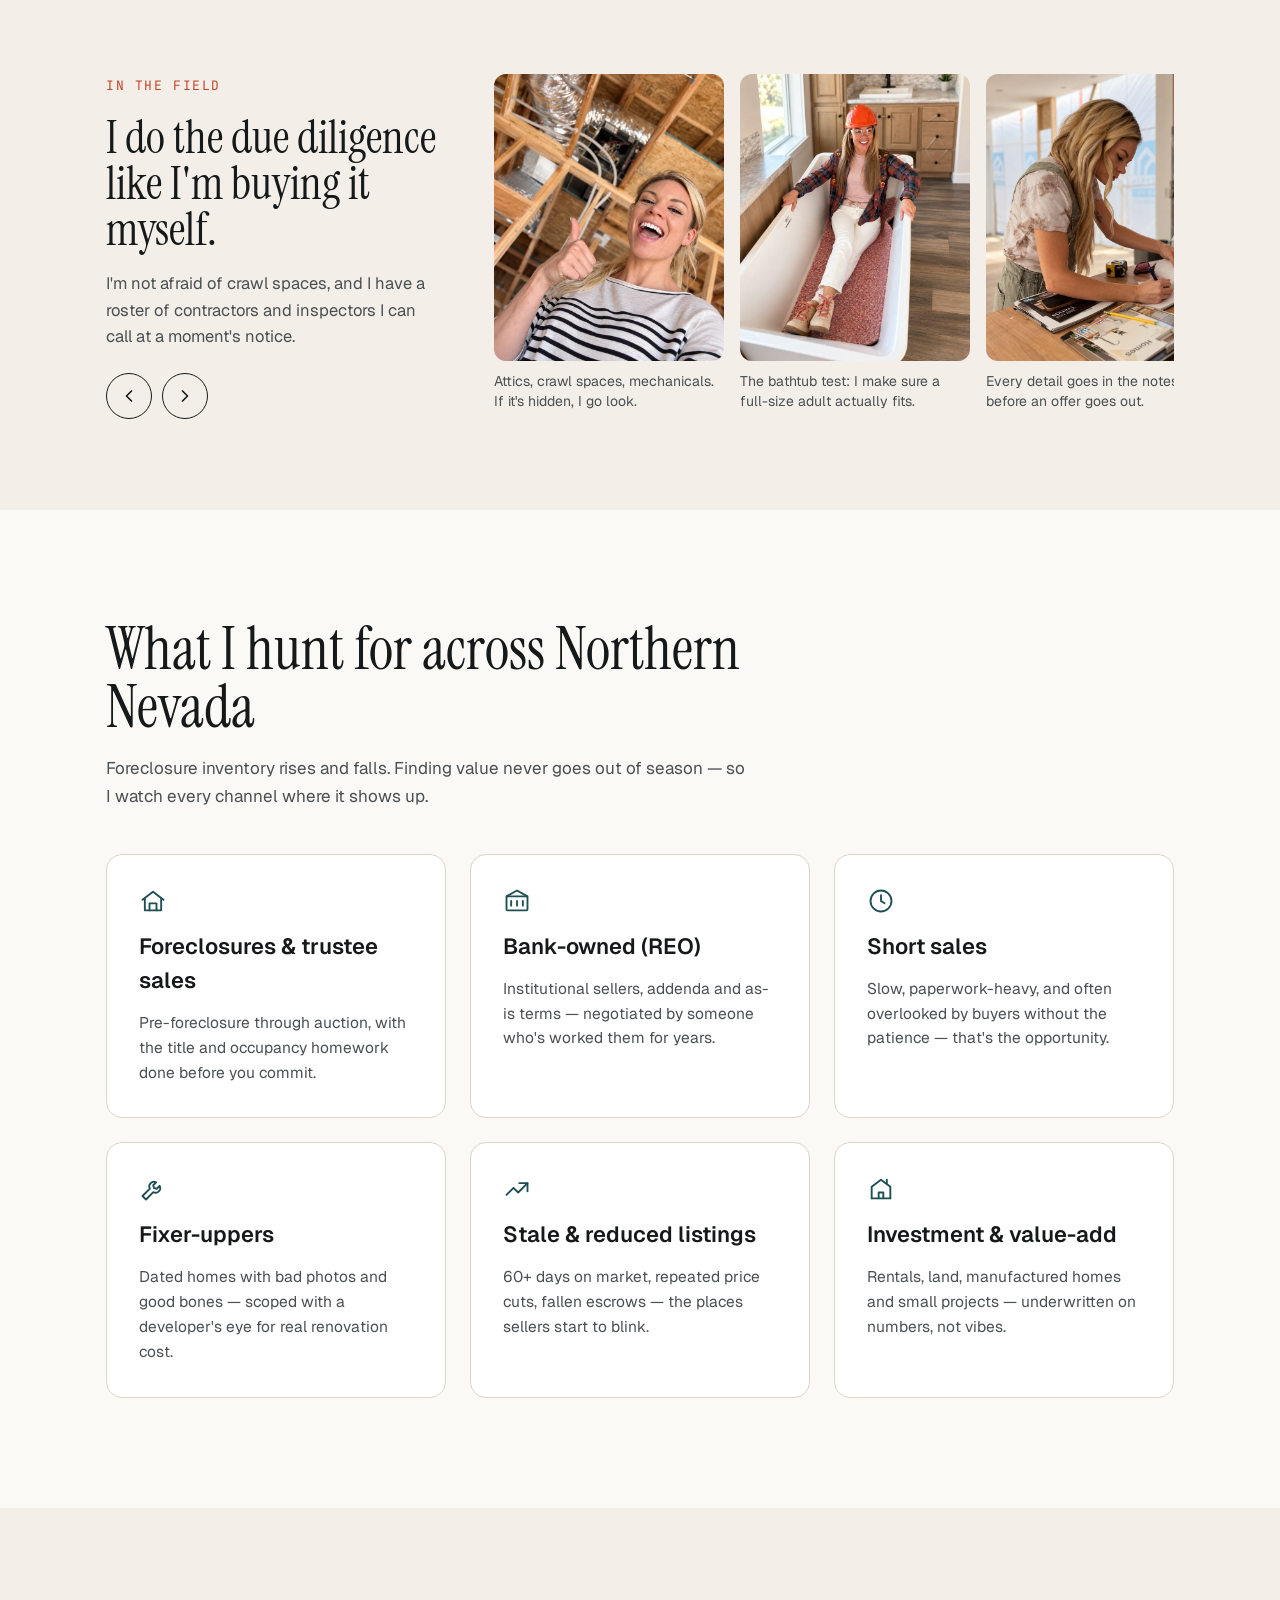
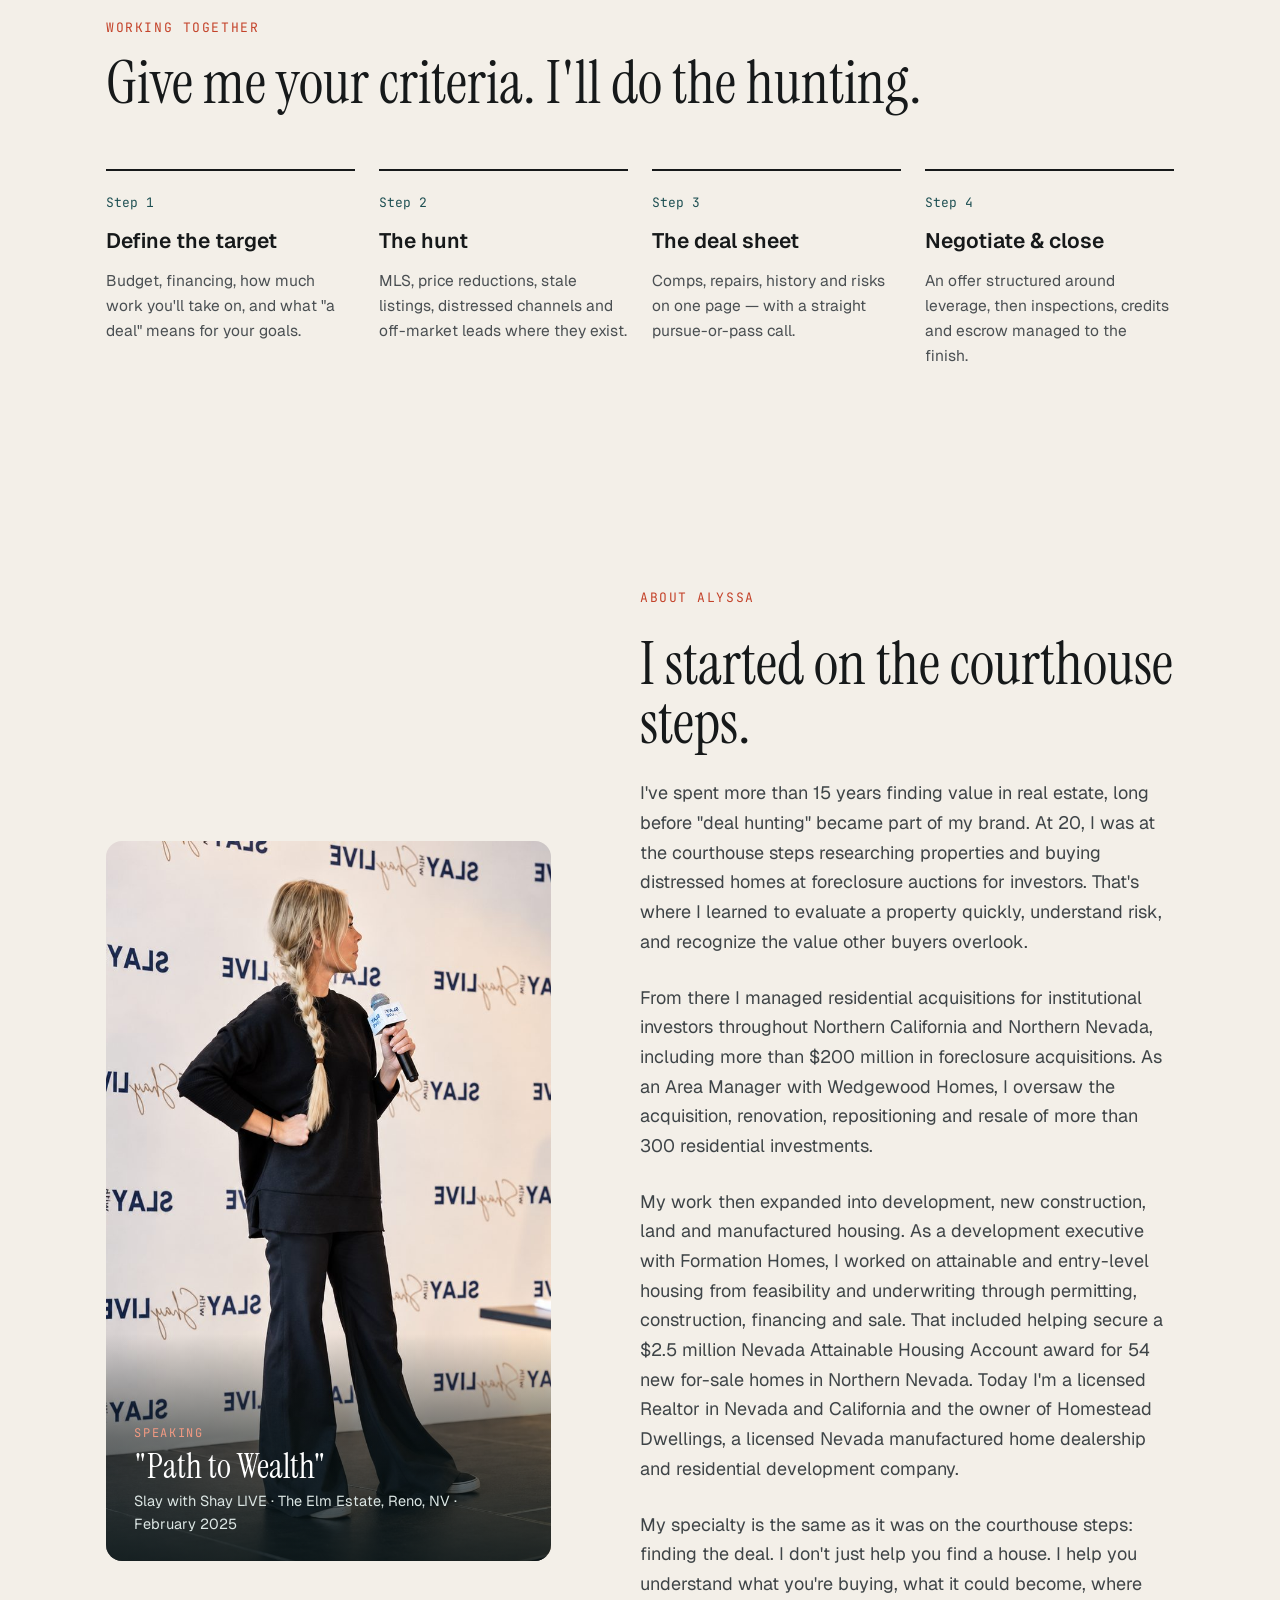
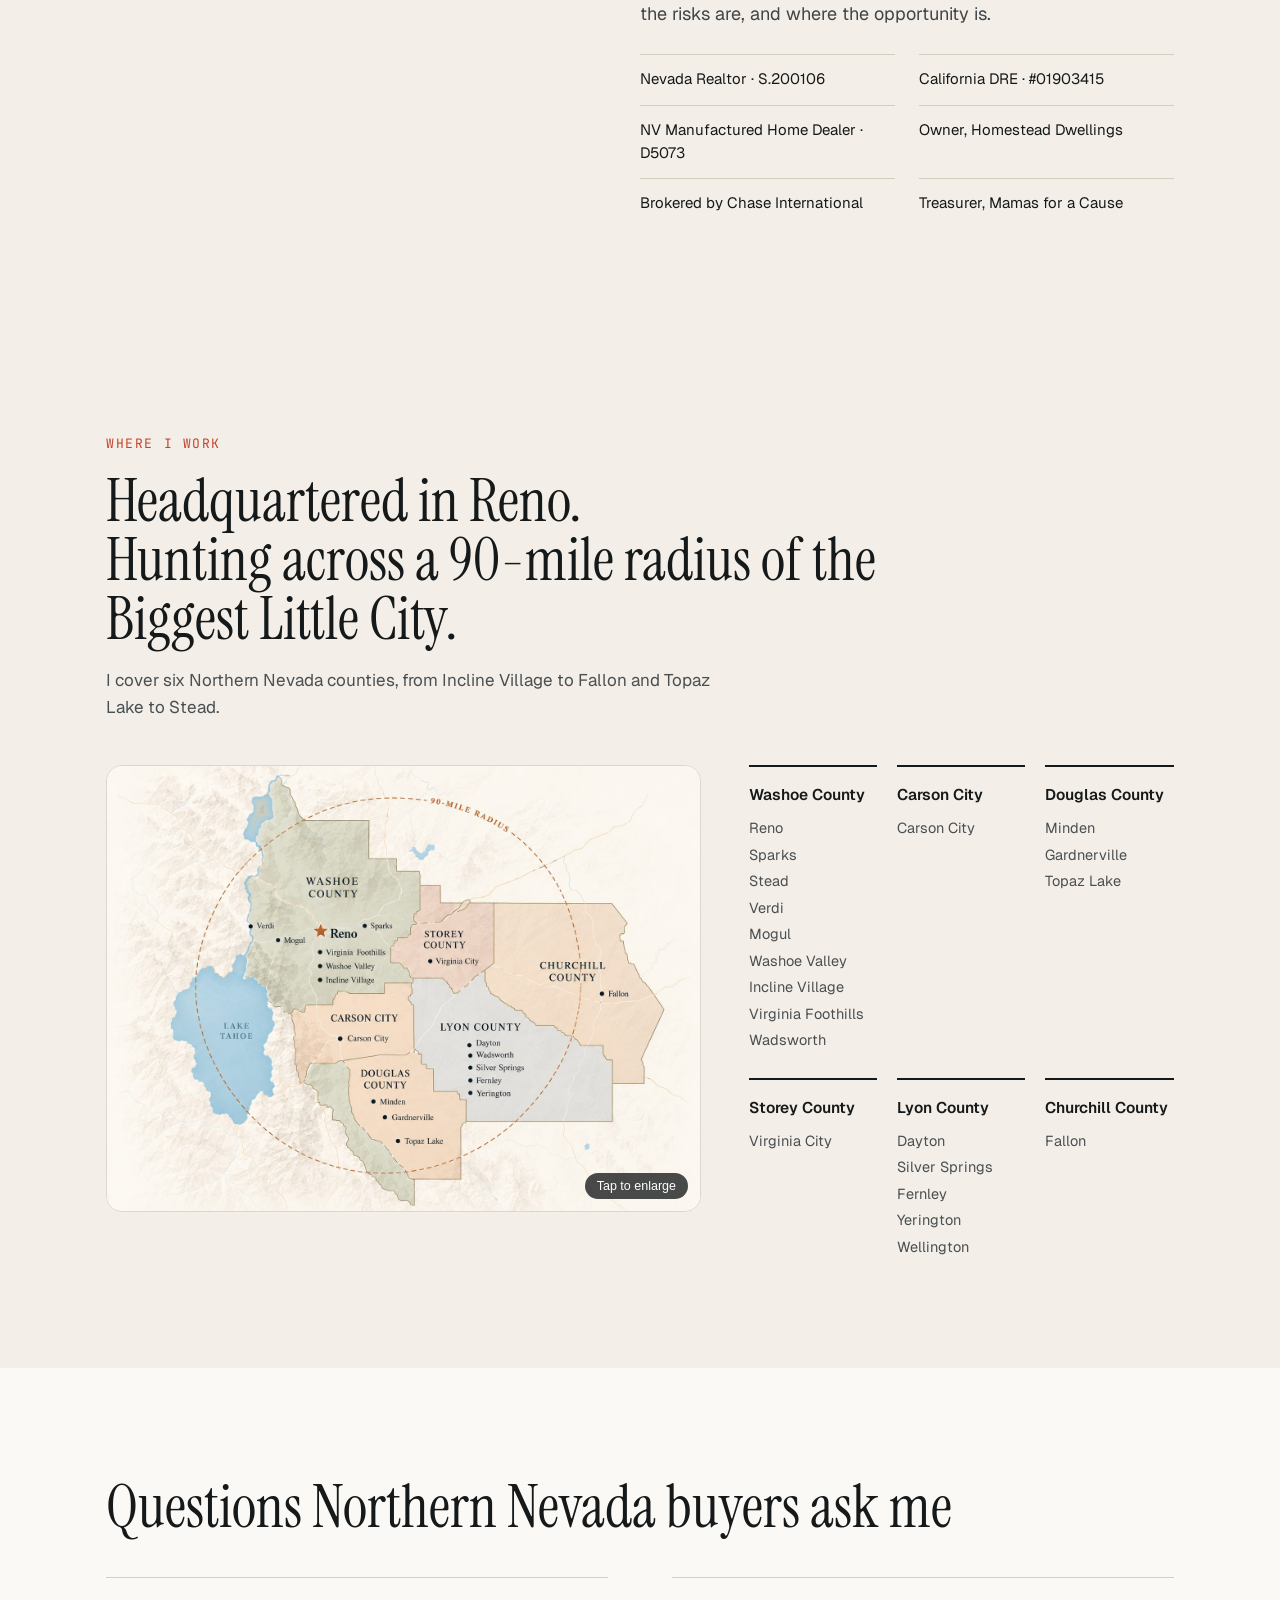
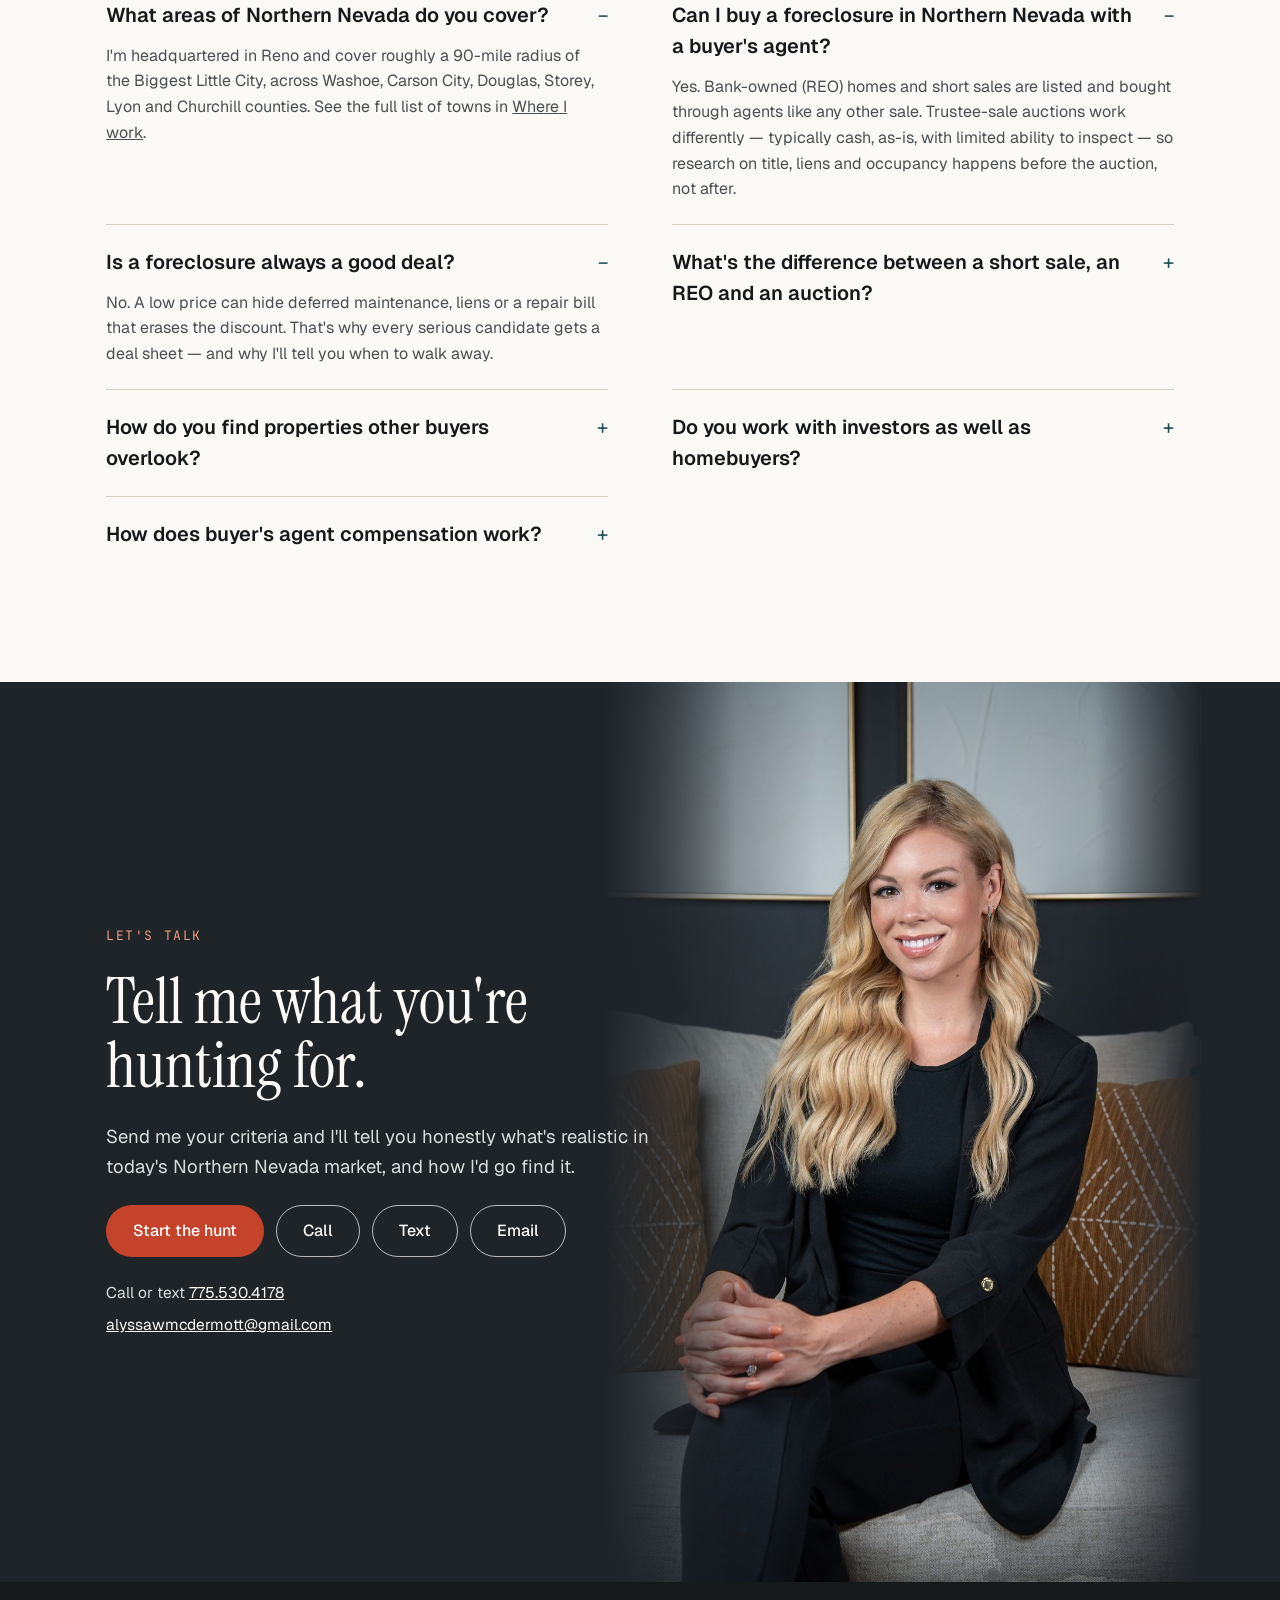
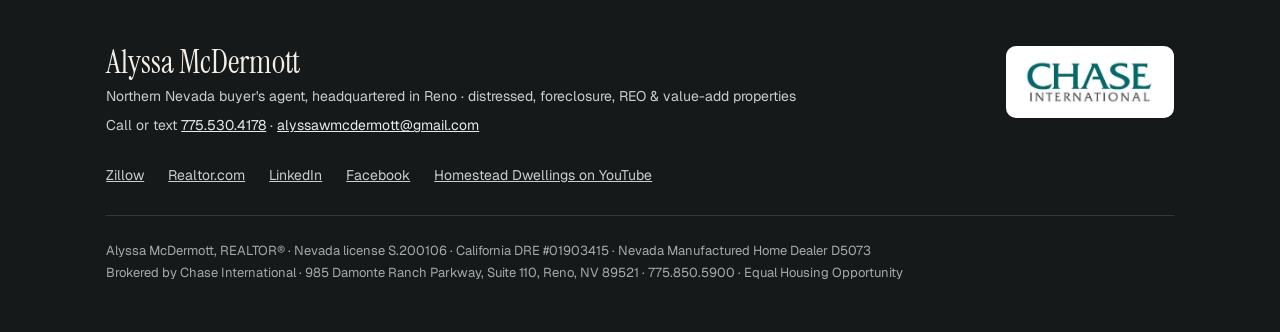
